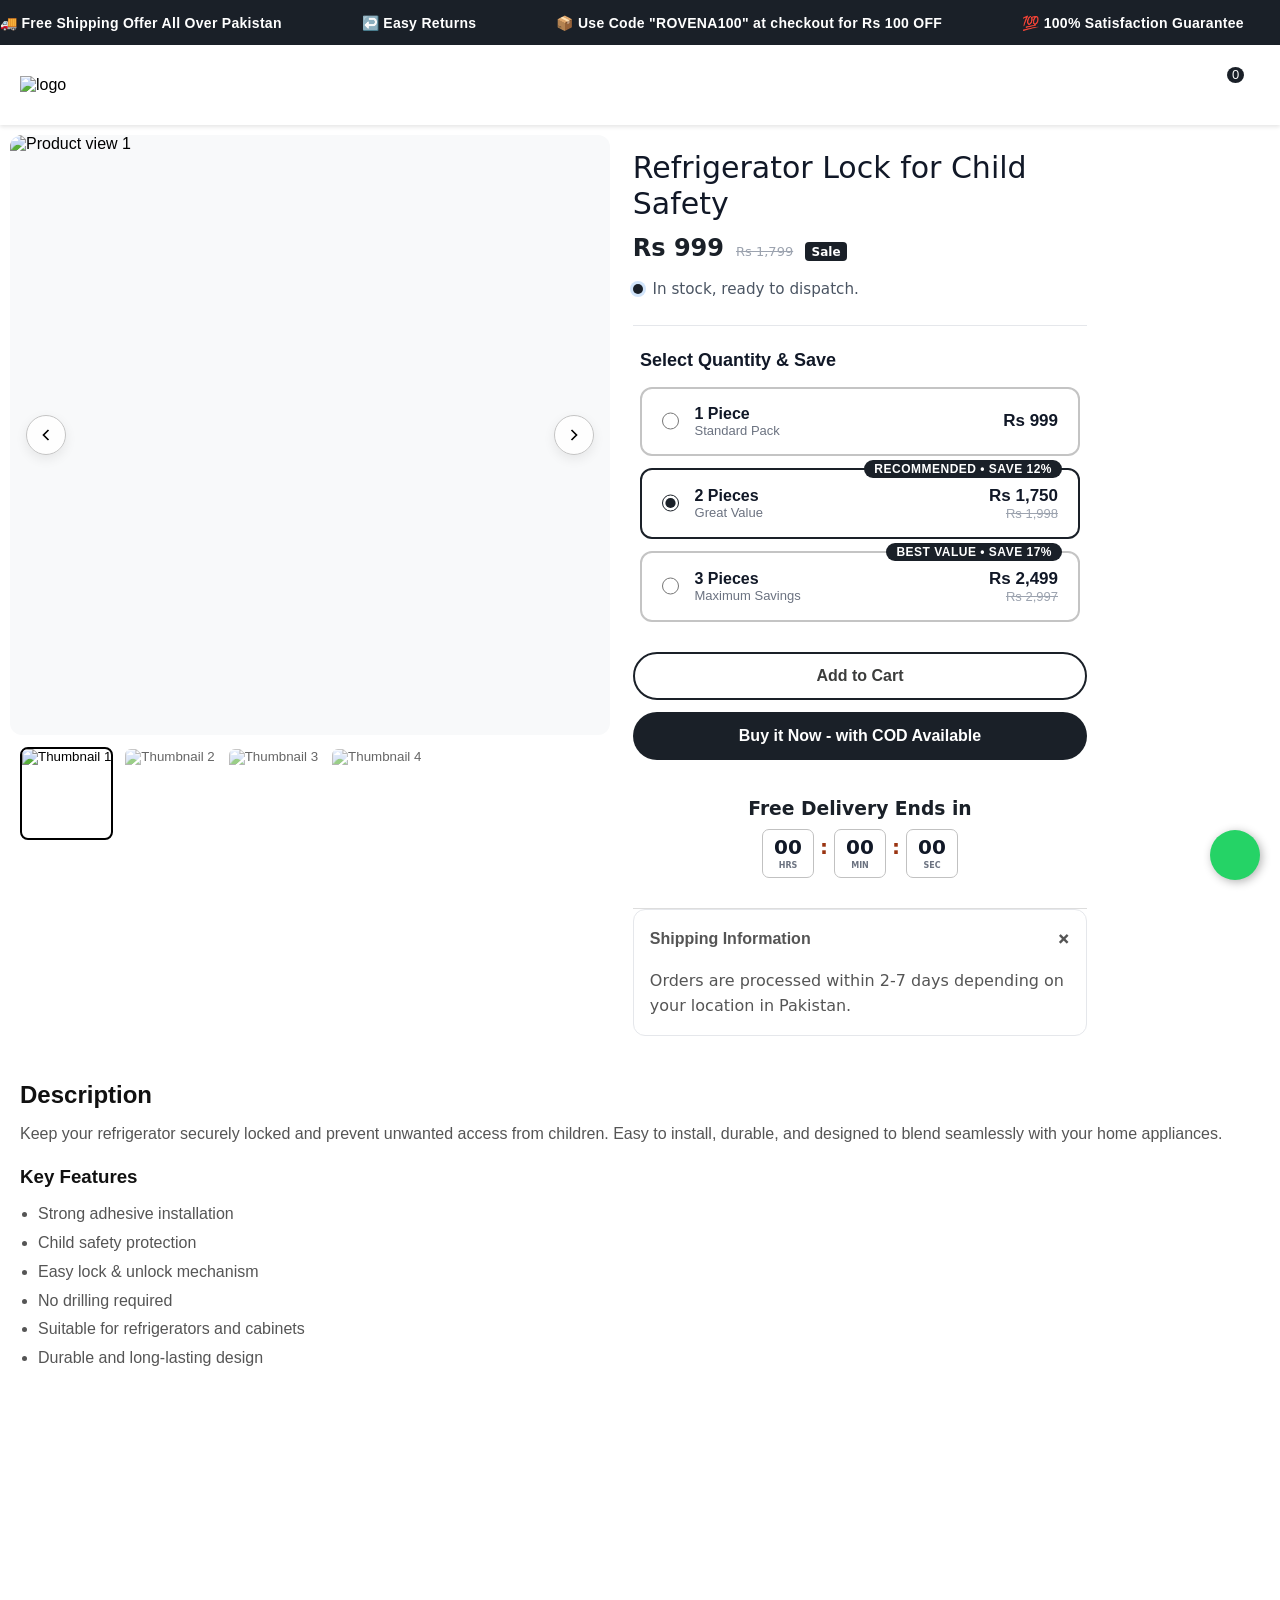
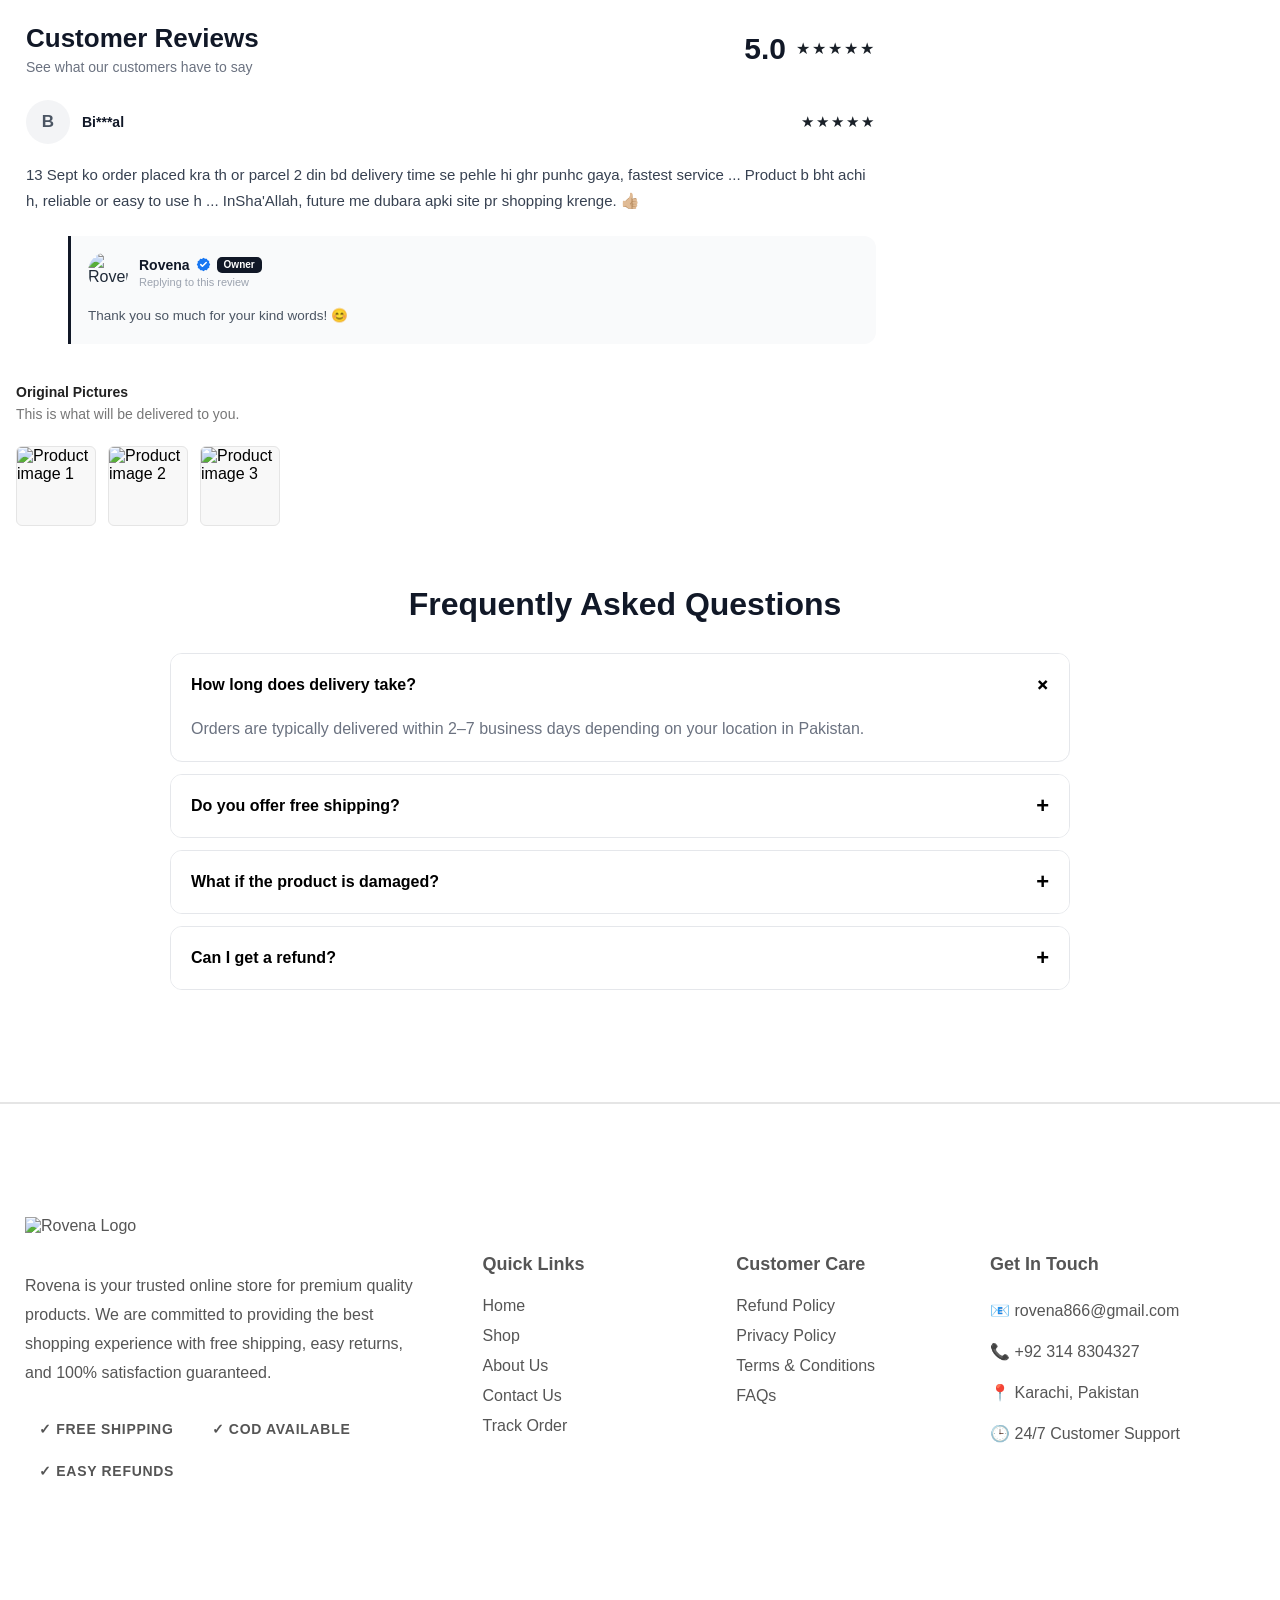
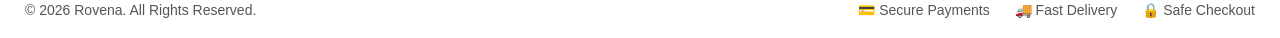
==== index.html @ 091ab2db "Add files via upload" ====
<!DOCTYPE html>
<html lang="en">

<head>
    <meta charset="UTF-8">
    <meta name="viewport" content="width=device-width, initial-scale=1.0">
    <title>Mini Mop - Rovena</title>
    <link rel="stylesheet" href="style.css">
    <script src="https://kit.fontawesome.com/cc73cb5b32.js" crossorigin="anonymous"></script>
    <!-- Favicon -->
    <link rel="icon" type="image/png"
        href="https://res.cloudinary.com/zigd1a1e/image/upload/v1790937802/Favicon.webp">

    <!-- Meta Pixel Code -->
    <script>
        !function (f, b, e, v, n, t, s) {
            if (f.fbq) return; n = f.fbq = function () {
                n.callMethod ?
                    n.callMethod.apply(n, arguments) : n.queue.push(arguments)
            };
            if (!f._fbq) f._fbq = n; n.push = n; n.loaded = !0; n.version = '2.0';
            n.queue = []; t = b.createElement(e); t.async = !0;
            t.src = v; s = b.getElementsByTagName(e)[0];
            s.parentNode.insertBefore(t, s)
        }(window, document, 'script',
            'https://connect.facebook.net/en_US/fbevents.js');
        fbq('init', '647447641725985');
        fbq('track', 'PageView');
    </script>
    <noscript><img height="1" width="1" style="display:none"
            src="https://www.facebook.com/tr?id=647447641725985&ev=PageView&noscript=1" /></noscript>
    <!-- End Meta Pixel Code -->
    <script>
        fbq('track', 'ViewContent', {
            content_name: 'Mini Mop',
            content_type: 'product',
            value: 1750,
            currency: 'PKR'
        });
    </script>
</head>

<body>
    <div id="container">

        <!-- Announcement Bar -->
        <div class="announcement-bar">
            <div class="announcement-track">

                <div class="announcement-item">🚚 Free Shipping Offer All Over Pakistan</div>
                <div class="announcement-item">↩️ Easy Returns</div>
                <div class="announcement-item">📦 Use Code "ROVENA100" at checkout for Rs 100 OFF</div>
                <div class="announcement-item">💯 100% Satisfaction Guarantee</div>
                <div class="announcement-item">💳 Cash On Delivery Available</div>
                <div class="announcement-item">⭐ Premium Quality Products</div>

                <!-- Duplicate for seamless loop -->
                <div class="announcement-item">🚚 Free Shipping Offer All Over Pakistan</div>
                <div class="announcement-item">↩️ Easy Returns</div>
                <div class="announcement-item">📦 Use Code "ROVENA100" at checkout for Rs 100 OFF</div>
                <div class="announcement-item">💯 100% Satisfaction Guarantee</div>
                <div class="announcement-item">💳 Cash On Delivery Available</div>
                <div class="announcement-item">⭐ Premium Quality Products</div>

            </div>
        </div> <!-- End of Announcement Bar -->

        <!-- Header -->
        <header>
            <div id="logo"><img
                    src="https://res.cloudinary.com/zigd1a1e/image/upload/v1790937802/Logo.webp"
                    alt="logo"></div>
            <div id="cart-icon"><i class="fa-solid fa-bag-shopping fa-xl" style="color: #1a2028; cursor: pointer;"
                    onclick="openCart()"></i> <span id="cart-number" style="display: inline-block;
    background-color: #1a2028;
    width: 17px;
    height: 16px;
    border-radius: 50%;
    color: white;
    text-align: center;
    position: relative;
    bottom: 11px;
    right: 16px;
    font-size: 13px;">1</span></div>
        </header>

        <div id="product-info">
            <!-- Product Gallery -->

            <div class="product-gallery-container">
                <!-- Main Gallery Viewer -->
                <div class="gallery-main-wrapper">
                    <button class="gallery-nav-btn prev-btn" aria-label="Previous image">
                        <svg width="20" height="20" viewBox="0 0 24 24" fill="none" stroke="currentColor"
                            stroke-width="2">
                            <polyline points="15 18 9 12 15 6"></polyline>
                        </svg>
                    </button>

                    <div class="gallery-viewport" id="galleryViewport">
                        <div class="gallery-track" id="galleryTrack">
                            <div class="gallery-slide">
                                <img src="https://res.cloudinary.com/zigd1a1e/image/upload/v1790937803/p-1.webp"
                                    alt="Product view 1" loading="lazy">
                            </div>
                            <div class="gallery-slide">
                                <img src="https://res.cloudinary.com/zigd1a1e/image/upload/v1789026535/2.webp"
                                    alt="Product view 2" loading="lazy">
                            </div>
                            <div class="gallery-slide">
                                <img src="https://res.cloudinary.com/zigd1a1e/image/upload/v1789026535/3.webp"
                                    alt="Product view 3" loading="lazy">
                            </div>
                            <div class="gallery-slide">
                                <img src="https://res.cloudinary.com/zigd1a1e/image/upload/v1789026535/4.webp"
                                    alt="Product view 4" loading="lazy">
                            </div>
                            <div class="gallery-slide">
                                <img src="https://res.cloudinary.com/zigd1a1e/image/upload/v1789026535/5.webp"
                                    alt="Product view 5" loading="lazy">
                            </div>
                            <div class="gallery-slide">
                                <img src="https://res.cloudinary.com/zigd1a1e/image/upload/v1789026535/6.webp"
                                    alt="Product view 6" loading="lazy">
                            </div>
                        </div>
                    </div>

                    <button class="gallery-nav-btn next-btn" aria-label="Next image">
                        <svg width="20" height="20" viewBox="0 0 24 24" fill="none" stroke="currentColor"
                            stroke-width="2">
                            <polyline points="9 18 15 12 9 6"></polyline>
                        </svg>
                    </button>
                </div>

                <!-- Thumbnails -->
                <div class="gallery-thumbnails" id="galleryThumbnails">
                    <button class="thumbnail-btn active" data-index="0" aria-label="View image 1">
                        <img src="https://res.cloudinary.com/zigd1a1e/image/upload/v1790937803/p-1.webp"
                            alt="Thumbnail 1">
                    </button>
                    <button class="thumbnail-btn" data-index="1" aria-label="View image 2">
                        <img src="https://res.cloudinary.com/zigd1a1e/image/upload/v1789026535/2.webp"
                            alt="Thumbnail 2">
                    </button>
                    <button class="thumbnail-btn" data-index="2" aria-label="View image 3">
                        <img src="https://res.cloudinary.com/zigd1a1e/image/upload/v1789026535/3.webp"
                            alt="Thumbnail 3">
                    </button>
                    <button class="thumbnail-btn" data-index="3" aria-label="View image 4">
                        <img src="https://res.cloudinary.com/zigd1a1e/image/upload/v1789026535/4.webp"
                            alt="Thumbnail 4">
                    </button>
                </div>
            </div>

            <!-- Product Information -->

            <div class="product-info-container">
                <div class="product-badges">
                </div>

                <h1 class="product-title">Refrigerator Lock for Child Safety</h1>

                <div class="product-pricing">
                    <span class="current-price">Rs 999</span>
                    <span class="original-price">Rs 1,799</span>
                    <span class="discount-badge">Sale</span>
                </div>

                <p class="product-description">
                    <span class="signal-dot"></span>&nbsp; In stock, ready to dispatch.
                </p>
                <div class="product-options">
                    <div class="option-group">
                    </div>
                </div>
                <div class="bundle-container">
                    <h2 class="bundle-title">Select Quantity & Save</h2>

                    <div class="bundle-options">
                        <label class="bundle-card" data-quantity="1" data-price="999">
                            <input type="radio" name="bundle_option" value="1" class="bundle-radio">
                            <div class="bundle-content">
                                <div class="bundle-info">
                                    <span class="bundle-qty">1 Piece</span>
                                    <span class="bundle-desc">Standard Pack</span>
                                </div>
                                <div class="bundle-pricing">
                                    <span class="price">Rs 999</span>
                                </div>
                            </div>
                        </label>

                        <label class="bundle-card popular active" data-quantity="2" data-price="1750">
                            <span class="badgee">Recommended • Save 12%</span>
                            <input type="radio" name="bundle_option" value="2" class="bundle-radio" checked>
                            <div class="bundle-content">
                                <div class="bundle-info">
                                    <span class="bundle-qty">2 Pieces</span>
                                    <span class="bundle-desc">Great Value</span>
                                </div>
                                <div class="bundle-pricing">
                                    <span class="price">Rs 1,750</span>
                                    <span class="original-price">Rs 1,998</span>
                                </div>
                            </div>
                        </label>

                        <label class="bundle-card" data-quantity="3" data-price="2499" style="margin-bottom: 30px;">
                            <span class="badgee discount-badge">Best Value • Save 17%</span>
                            <input type="radio" name="bundle_option" value="3" class="bundle-radio">
                            <div class="bundle-content">
                                <div class="bundle-info">
                                    <span class="bundle-qty">3 Pieces</span>
                                    <span class="bundle-desc">Maximum Savings</span>
                                </div>
                                <div class="bundle-pricing">
                                    <span class="price">Rs 2,499</span>
                                    <span class="original-price">Rs 2,997</span>
                                </div>
                            </div>
                        </label>
                    </div>
                </div>

                <style>
                    :root {
                        --primary-color: #000000;
                        --accent-color: #1a2028;
                        --border-color: #c4c4c4;
                        --bg-light: #f8c8b7;
                        --radius: 12px;
                    }

                    .bundle-container {
                        max-width: 440px;
                        margin: 0 auto;
                        font-family: -apple-system, BlinkMacSystemFont, "Segoe UI", Roboto, sans-serif;
                        box-sizing: border-box;
                    }

                    .bundle-container * {
                        box-sizing: border-box;
                    }

                    .bundle-title {
                        font-size: 1.125rem;
                        font-weight: 600;
                        margin-bottom: 1rem;
                        color: #111827;
                    }

                    .bundle-options {
                        display: flex;
                        flex-direction: column;
                        gap: 0.75rem;
                    }

                    .bundle-card {
                        position: relative;
                        display: flex;
                        align-items: center;
                        padding: 1rem 1.25rem;
                        border: 2px solid var(--border-color);
                        border-radius: var(--radius);
                        cursor: pointer;
                        transition: all 0.2s ease;
                        background-color: #ffffff;
                    }

                    .bundle-card:hover {
                        border-color: #9ca3af;
                    }

                    .bundle-card.active {
                        border-color: var(--accent-color);
                        background-color: #ffff;
                    }

                    .badgee {
                        position: absolute;
                        top: -10px;
                        right: 16px;
                        background-color: var(--accent-color);
                        color: #ffffff;
                        font-size: 0.75rem;
                        font-weight: 600;
                        padding: 2px 10px;
                        border-radius: 20px;
                        text-transform: uppercase;
                        letter-spacing: 0.5px;
                    }

                    .badge.discount-badge {
                        background-color: #167f0c;
                    }

                    .bundle-radio {
                        accent-color: var(--accent-color);
                        width: 1.125rem;
                        height: 1.125rem;
                        margin-right: 1rem;
                        cursor: pointer;
                    }

                    .bundle-content {
                        display: flex;
                        justify-content: space-between;
                        align-items: center;
                        width: 100%;
                    }

                    .bundle-info {
                        display: flex;
                        flex-direction: column;
                    }

                    .bundle-qty {
                        font-weight: 600;
                        font-size: 1rem;
                        color: #111827;
                    }

                    .bundle-desc {
                        font-size: 0.8125rem;
                        color: #6b7280;
                    }

                    .bundle-pricing {
                        display: flex;
                        flex-direction: column;
                        align-items: flex-end;
                    }

                    .price {
                        font-weight: 700;
                        font-size: 1.0625rem;
                        color: #111827;
                    }

                    .original-price {
                        font-size: 0.8125rem;
                        color: #9ca3af;
                        text-decoration: line-through;
                    }

                    .bundle-btn {
                        width: 100%;
                        margin-top: 1rem;
                        padding: 0.875rem;
                        background-color: var(--primary-color);
                        color: #ffffff;
                        border: none;
                        border-radius: var(--radius);
                        font-size: 1rem;
                        font-weight: 600;
                        cursor: pointer;
                        transition: opacity 0.2s ease;
                    }

                    .bundle-btn:hover {
                        opacity: 0.9;
                    }

                    /* Responsive styling */
                    @media (max-width: 480px) {
                        .bundle-card {
                            padding: 0.875rem 1rem;
                        }

                        .badge {
                            font-size: 0.6875rem;
                            padding: 2px 8px;
                        }
                    }
                </style>

                <div class="purchase-actions">
                    <button class="btn-add-to-cart" id="cartToggle">Add to Cart</button>
                    <button class="btn-buy-now" onclick="window.location.href='checkout.html'">Buy it Now - with COD
                        Available</button>
                </div>
                <div class="delivery-countdown">
                    <h3 class="countdown-title">Free Delivery Ends in</h3>

                    <div class="countdown-timer">
                        <div class="time-box">
                            <span id="hours">00</span>
                            <small>HRS</small>
                        </div>

                        <span class="separator">:</span>

                        <div class="time-box">
                            <span id="minutes">00</span>
                            <small>MIN</small>
                        </div>

                        <span class="separator">:</span>

                        <div class="time-box">
                            <span id="seconds">00</span>
                            <small>SEC</small>
                        </div>
                    </div>
                </div>
                <div class="faq-container">
                    
                    <div class="faq-item active">
                        <button class="faq-header">
                            <span>Shipping Information</span>
                            <span class="icon">+</span>
                        </button>
                        <div class="faq-content" id="FAQ">
                            <p>
                                Orders are processed within 2-7 days depending on your location in Pakistan.
                            </p>
                        </div>
                    </div>
                </div>

                
            </div>
        </div>
        <section class="product-descriptionn">
    <h2>Description</h2>

    <p>
        Keep your refrigerator securely locked and prevent unwanted access from children. Easy to install, durable, and designed to blend seamlessly with your home appliances.
    </p>

    <h3>Key Features</h3>

    <ul>
        <li>Strong adhesive installation</li>
        <li>Child safety protection</li>
        <li>Easy lock & unlock mechanism</li>
        <li>No drilling required</li>
        <li>Suitable for refrigerators and cabinets</li>
        <li>Durable and long-lasting design</li>
    </ul>
</section>
<div id="video-section">
<video src="https://res.cloudinary.com/zigd1a1e/video/upload/v1790937101/demo-video.mp4" loop autoplay muted></video>
</div>
        <!-- Review & Rating Section -->
<section class="reviews-section">
  <div class="reviews-container">

    <div class="reviews-header">
      <div>
        <h2>Customer Reviews</h2>
        <p>See what our customers have to say</p>
      </div>

      <div class="rating-summary">
        <div class="rating-number">5.0</div>
        <div>
          <div class="stars">★★★★★</div>
        </div>
      </div>
    </div>

    <!-- Customer Review -->
    <div class="review-card">

      <div class="review-top">
        <div class="customer-avatar">B</div>

        <div class="review-author">
          <div class="author-name">Bi***al</div>
          <!-- <div class="review-date">13 September 2026</div> -->
        </div>

        <div class="review-stars">★★★★★</div>
      </div>

      <p class="review-text">
        13 Sept ko order placed kra th or parcel 2 din bd delivery time se pehle hi
        ghr punhc gaya, fastest service ... Product b bht achi h, reliable or easy to
        use h ... InSha'Allah, future me dubara apki site pr shopping krenge. 👍🏼
      </p>

      <!-- Owner Reply -->
      <div class="owner-reply">

        <div class="owner-top">
          <img
            src="https://res.cloudinary.com/zigd1a1e/image/upload/v1790937803/New_Logo.webp"
            alt="Rovena"
            class="owner-avatar"
          >

          <div class="owner-info">
            <div class="owner-name-row">
              <span class="owner-name">Rovena</span>

              <span class="verified-badge" title="Verified">
                <svg viewBox="0 0 24 24" aria-hidden="true">
                  <path d="M12 2.5l2.1 1.4 2.5-.1 1.2 2.2 2.2 1.2-.1 2.5L21.5 12l-1.4 2.1.1 2.5-2.2 1.2-1.2 2.2-2.5-.1L12 21.5l-2.1-1.4-2.5.1-1.2-2.2-2.2-1.2.1-2.5L2.5 12l1.4-2.1-.1-2.5 2.2-1.2 1.2-2.2 2.5.1L12 2.5z"/>
                  <path d="M8.2 12.2l2.3 2.3 5.3-5.3"/>
                </svg>
              </span>

              <span class="owner-badge">Owner</span>
            </div>

            <span class="reply-label">Replying to this review</span>
          </div>
        </div>

        <p class="owner-reply-text">
          Thank you so much for your kind words! 😊
        </p>

      </div>

    </div>

  </div>
</section>

<style>
  .reviews-section {
    width: 100%;
    padding: 40px 16px;
    box-sizing: border-box;
    font-family: -apple-system, BlinkMacSystemFont, "Segoe UI", Roboto, Arial, sans-serif;
    background: #fff;
    color: #1f2937;
  }

  .reviews-container {
    width: 100%;
    max-width: 850px;
    margin: 0 10px;

  }

  /* Header */
  .reviews-header {
    display: flex;
    justify-content: space-between;
    align-items: center;
    gap: 25px;
    margin-bottom: 25px;
  }

  .reviews-header h2 {
    margin: 0 0 5px;
    font-size: 26px;
    font-weight: 700;
    color: #111827;
  }

  .reviews-header p {
    margin: 0;
    color: #6b7280;
    font-size: 14px;
  }

  /* Rating Summary */
  .rating-summary {
    display: flex;
    align-items: center;
    gap: 10px;
    white-space: nowrap;
  }

  .rating-number {
    font-size: 30px;
    font-weight: 700;
    color: #111827;
  }

  .stars,
  .review-stars {
    color: #1a2028;
    letter-spacing: 2px;
  }

  .rating-summary span {
    display: block;
    margin-top: 2px;
    font-size: 12px;
    color: #6b7280;
  }


  .review-top {
    display: flex;
    align-items: center;
    gap: 12px;
  }

  .customer-avatar {
    width: 44px;
    height: 44px;
    border-radius: 50%;
    display: flex;
    align-items: center;
    justify-content: center;
    background: #f3f4f6;
    color: #4b5563;
    font-size: 17px;
    font-weight: 700;
    flex-shrink: 0;
  }

  .review-author {
    flex: 1;
  }

  .author-name {
    font-size: 14px;
    font-weight: 600;
    color: #111827;
  }

  .review-date {
    margin-top: 3px;
    font-size: 12px;
    color: #9ca3af;
  }

  .review-stars {
    font-size: 15px;
  }

  .review-text {
    margin: 18px 0 22px;
    font-size: 15px;
    line-height: 1.75;
    color: #374151;
  }

  /* Owner Reply */
  .owner-reply {
    margin-left: 42px;
    padding: 16px 17px;
    border-left: 3px solid #111827;
    border-radius: 0 12px 12px 0;
    background: #f9fafb;
  }

  .owner-top {
    display: flex;
    align-items: center;
    gap: 11px;
  }

  .owner-avatar {
    width: 40px;
    height: 40px;
    border-radius: 50%;
    object-fit: cover;
    flex-shrink: 0;
  }

  .owner-info {
    min-width: 0;
  }

  .owner-name-row {
    display: flex;
    align-items: center;
    flex-wrap: wrap;
    gap: 5px;
  }

  .owner-name {
    font-size: 14px;
    font-weight: 700;
    color: #111827;
  }

  /* Verified Tick */
  .verified-badge {
    width: 17px;
    height: 17px;
    display: inline-flex;
    align-items: center;
    justify-content: center;
  }

  .verified-badge svg {
    width: 17px;
    height: 17px;
    fill: #1877f2;
  }

  .verified-badge svg path:last-child {
    fill: none;
    stroke: #fff;
    stroke-width: 2.2;
    stroke-linecap: round;
    stroke-linejoin: round;
  }

  /* Owner Badge */
  .owner-badge {
    padding: 3px 7px;
    border-radius: 5px;
    background: #111827;
    color: #fff;
    font-size: 10px;
    font-weight: 600;
    line-height: 1;
  }

  .reply-label {
    display: block;
    margin-top: 3px;
    font-size: 11px;
    color: #9ca3af;
  }

  .owner-reply-text {
    margin: 13px 0 0;
    font-size: 13.5px;
    line-height: 1.65;
    color: #4b5563;
  }

  /* Mobile */
  @media (max-width: 600px) {
    .reviews-section {
      padding: 30px 12px;
    }

    .reviews-header {
      align-items: flex-start;
      flex-direction: column;
      gap: 15px;
    }

    .rating-summary {
      width: 100%;
      padding: 12px 14px;
      border-radius: 10px;
      background: #f9fafb;
    }

    

    .review-stars {
      display: none;
    }

    .review-text {
      font-size: 14px;
      line-height: 1.7;
    }

    .owner-reply {
      margin-left: 8px;
      padding: 14px;
    }

    .owner-reply-text {
      font-size: 13px;
    }
  }
</style>



<!-- PRODUCT IMAGE GALLERY -->
<section class="product-gallery">
  <div class="gallery-heading">
    <h4>Original Pictures</h4>
    <p>This is what will be delivered to you.</p>
  </div>

  <div class="gallery-grid" id="galleryGrid"></div>
</section>

<!-- IMAGE VIEWER -->
<div class="image-viewer" id="imageViewer">
  <button class="viewer-close" id="viewerClose" aria-label="Close">&times;</button>

  <button class="viewer-prev" id="viewerPrev" aria-label="Previous image">&#10094;</button>

  <div class="viewer-image-wrap">
    <img id="viewerImage" src="" alt="Product image">
    <span class="viewer-counter" id="viewerCounter"></span>
  </div>

  <button class="viewer-next" id="viewerNext" aria-label="Next image">&#10095;</button>
</div>


<style>
  /* ---------- PRODUCT GALLERY ---------- */

  .product-gallery {
    width: 100%;
    max-width: 900px;
    /* margin: 40px auto; */
    padding: 0 16px;
    box-sizing: border-box;
    font-family: Arial, sans-serif;
  }

  .gallery-heading {
    /* text-align: center; */
    margin-bottom: 24px;
  }

  .gallery-heading h4 {
    margin: 0 0 6px;
    font-size: 14px;
    font-weight: 600;
    color: #222;
  }

  .gallery-heading p {
    margin: 0;
    font-size: 14px;
    color: #777;
  }

  .gallery-grid {
    display:flex;
    flex-wrap: wrap;
    gap: 12px;
  }

  .gallery-item {
    position: relative;
    aspect-ratio: 1 / 1;
    overflow: hidden;
    border: 1px solid #e5e5e5;
    border-radius: 6px;
    background: #f8f8f8;
    cursor: pointer;
    width: 80px;
  }

  .gallery-item img {
    width: 100%;
    height: 100%;
    object-fit: cover;
    display: block;
    transition: transform 0.2s ease;
  }

  .gallery-item:hover img {
    transform: scale(1.03);
  }


  /* ---------- IMAGE VIEWER ---------- */

  .image-viewer {
    position: fixed;
    inset: 0;
    z-index: 9999;
    background: rgba(0, 0, 0, 0.88);
    display: none;
    align-items: center;
    justify-content: center;
    padding: 20px;
    box-sizing: border-box;
  }

  .image-viewer.active {
    display: flex;
  }

  .viewer-image-wrap {
    position: relative;
    max-width: 90vw;
    max-height: 90vh;
    display: flex;
    align-items: center;
    justify-content: center;
  }

  #viewerImage {
    display: block;
    max-width: 90vw;
    max-height: 85vh;
    width: auto;
    height: auto;
    object-fit: contain;
    border-radius: 4px;
  }

  .viewer-close,
  .viewer-prev,
  .viewer-next {
    position: fixed;
    border: none;
    background: rgba(255, 255, 255, 0.12);
    color: white;
    cursor: pointer;
    display: flex;
    align-items: center;
    justify-content: center;
    transition: background 0.2s ease;
  }

  .viewer-close:hover,
  .viewer-prev:hover,
  .viewer-next:hover {
    background: rgba(255, 255, 255, 0.25);
  }

  .viewer-close {
    top: 18px;
    right: 22px;
    width: 42px;
    height: 42px;
    border-radius: 50%;
    font-size: 30px;
    line-height: 1;
  }

  .viewer-prev,
  .viewer-next {
    top: 50%;
    transform: translateY(-50%);
    width: 46px;
    height: 46px;
    border-radius: 50%;
    font-size: 25px;
  }

  .viewer-prev {
    left: 20px;
  }

  .viewer-next {
    right: 20px;
  }

  .viewer-counter {
    position: absolute;
    bottom: -30px;
    left: 50%;
    transform: translateX(-50%);
    color: white;
    font-size: 13px;
    white-space: nowrap;
  }


  /* ---------- MOBILE ---------- */

  @media (max-width: 600px) {

    .product-gallery {
      margin: 30px auto;
      padding: 0 12px;
    }

    .gallery-heading h2 {
      font-size: 21px;
    }

    .gallery-heading p {
      font-size: 13px;
    }

    

    .gallery-item {
      border-radius: 5px;
    }

    .viewer-prev,
    .viewer-next {
      width: 40px;
      height: 40px;
      font-size: 20px;
    }

    .viewer-prev {
      left: 10px;
    }

    .viewer-next {
      right: 10px;
    }

    .viewer-close {
      top: 12px;
      right: 12px;
      width: 38px;
      height: 38px;
      font-size: 27px;
    }

    #viewerImage {
      max-width: 88vw;
      max-height: 78vh;
    }
  }
</style>


<script>
  /* ---------- PRODUCT IMAGES ---------- */

  const images = [
    "https://res.cloudinary.com/zigd1a1e/image/upload/v1790944999/WhatsApp_Image_2026-10-02_at_5.38.53_PM_2.webp",
    "https://res.cloudinary.com/zigd1a1e/image/upload/v1790944999/WhatsApp_Image_2026-10-02_at_5.38.53_PM_1.webp",
    "https://res.cloudinary.com/zigd1a1e/image/upload/v1790944999/WhatsApp_Image_2026-10-02_at_5.38.53_PM.webp",
  ];


  /* ---------- GALLERY ---------- */

  const galleryGrid = document.getElementById("galleryGrid");
  const imageViewer = document.getElementById("imageViewer");
  const viewerImage = document.getElementById("viewerImage");
  const viewerCounter = document.getElementById("viewerCounter");

  let currentImage = 0;


  images.forEach((image, index) => {

    const item = document.createElement("div");
    item.className = "gallery-item";

    const img = document.createElement("img");

    img.src = image;
    img.alt = "Product image " + (index + 1);
    img.loading = "lazy";

    item.appendChild(img);
    galleryGrid.appendChild(item);

    item.addEventListener("click", () => {
      openViewer(index);
    });

  });


  /* ---------- OPEN VIEWER ---------- */

  function openViewer(index) {
    currentImage = index;

    viewerImage.src = images[currentImage];
    viewerCounter.textContent =
      (currentImage + 1) + " / " + images.length;

    imageViewer.classList.add("active");

    document.body.style.overflow = "hidden";
  }


  /* ---------- CLOSE VIEWER ---------- */

  function closeViewer() {
    imageViewer.classList.remove("active");
    document.body.style.overflow = "";
  }


  /* ---------- NEXT IMAGE ---------- */

  function nextImage() {
    currentImage++;

    if (currentImage >= images.length) {
      currentImage = 0;
    }

    updateViewer();
  }


  /* ---------- PREVIOUS IMAGE ---------- */

  function previousImage() {
    currentImage--;

    if (currentImage < 0) {
      currentImage = images.length - 1;
    }

    updateViewer();
  }


  function updateViewer() {
    viewerImage.src = images[currentImage];

    viewerCounter.textContent =
      (currentImage + 1) + " / " + images.length;
  }


  /* ---------- BUTTONS ---------- */

  document.getElementById("viewerClose")
    .addEventListener("click", closeViewer);

  document.getElementById("viewerNext")
    .addEventListener("click", nextImage);

  document.getElementById("viewerPrev")
    .addEventListener("click", previousImage);


  /* ---------- CLOSE BY CLICKING BACKGROUND ---------- */

  imageViewer.addEventListener("click", function (event) {

    if (event.target === imageViewer) {
      closeViewer();
    }

  });


  /* ---------- KEYBOARD CONTROLS ---------- */

  document.addEventListener("keydown", function (event) {

    if (!imageViewer.classList.contains("active")) {
      return;
    }

    if (event.key === "Escape") {
      closeViewer();
    }

    if (event.key === "ArrowRight") {
      nextImage();
    }

    if (event.key === "ArrowLeft") {
      previousImage();
    }

  });
</script>
        <!-- Cart Code -->

        <!-- Slide-out Cart Overlay and Container -->
        <div class="cart-overlay" id="cartOverlay"></div>
        <div class="cart-drawer" id="cartDrawer">
            <div class="cart-header">
                <h2>Your Cart</h2>
                <button class="cart-close-btn" id="cartClose">&times;</button>
            </div>

            <div class="cart-body">
                <!-- Cart Item 1 -->
                <p id="cart-message" style="display: none; text-align: center; color: #666;">Your Cart is Empty</p>
                <div class="cart-item">
                    <img src="https://res.cloudinary.com/zigd1a1e/image/upload/v1790937803/p-1.webp" alt="Product Image">
                    <div class="cart-item-details">
                        <h4>Refrigerator Lock for Child Safety</h4>
                        <p class="cart-item-price">Rs 999</p>
                        <p class="cart-item-price" id="cart-item-qty">Qty: 1</p>
                    </div>
                    <button class="cart-item-remove" onclick="removeCartItem(this)">&times;</button>
                </div>
            </div>

            <div class="cart-footer">
                <div class="cart-total">
                    <span>Subtotal:</span>
                    <span class="total-price">Rs 999</span>
                </div>
                <button class="checkout-btn" onclick="window.location.href='checkout.html'">Proceed to Checkout</button>
            </div>
        </div>

        <!-- Why Choose Us Section -->

        <section class="why-choose-us">
            <div class="container-why-choose-us">
                

                <!-- FAQ Section -->

                <section class="faq-section">
                    <div class="container">
                        <h2>Frequently Asked Questions</h2>

                        <div class="faq-item active">
                            <button class="faq-question">
                                How long does delivery take?
                                <span>+</span>
                            </button>
                            <div class="faq-answer">
                                <p>
                                    Orders are typically delivered within 2–7 business days
                                    depending on your location in Pakistan.
                                </p>
                            </div>
                        </div>

                        <div class="faq-item">
                            <button class="faq-question">
                                Do you offer free shipping?
                                <span>+</span>
                            </button>
                            <div class="faq-answer">
                                <p>
                                    Yes, we offer FREE shipping on specific orders all over Pakistan.
                                </p>
                            </div>
                        </div>

                        <div class="faq-item">
                            <button class="faq-question">
                                What if the product is damaged?
                                <span>+</span>
                            </button>
                            <div class="faq-answer">
                                <p>
                                    Since we check each parcel before dispatching so there is no chance for this, and if
                                    this happened you can claim full refund against your order.
                                </p>
                            </div>
                        </div>

                        <div class="faq-item">
                            <button class="faq-question">
                                Can I get a refund?
                                <span>+</span>
                            </button>
                            <div class="faq-answer">
                                <p>
                                    Absolutely. If you're not satisfied with your purchase,
                                    simply contact us and we'll arrange a full refund.
                                </p>
                            </div>
                        </div>

                    </div>
                </section>
            </div>
        </section>
        <a id="whatsapp-link" class="whatsapp-btn" target="_blank" rel="noopener noreferrer"
            aria-label="Chat on WhatsApp">
            <i class="fa-brands fa-whatsapp"></i>
        </a>
        <hr style="margin: 40px 0; border: 1px solid #ccc; opacity: 0.5;">

        <!-- Footer Section -->

        <footer class="footer">
            <div class="footer-top">

                <!-- Brand -->
                <div class="footer-column brand-column">
                    <img src="https://res.cloudinary.com/zigd1a1e/image/upload/v1790937802/Logo.webp"
                        alt="Rovena Logo" width="220px" style="position: relative;
    bottom: 37px;">

                    <p class="footer-description">
                        Rovena is your trusted online store for premium quality products. We are committed to
                        providing
                        the best shopping experience with free shipping, easy returns, and 100% satisfaction guaranteed.
                    </p>

                    <div class="trust-badges">
                        <div class="badge">✓ Free Shipping</div>
                        <div class="badge">✓ COD Available</div>
                        <div class="badge">✓ Easy Refunds</div>
                    </div>
                </div>

                <!-- Quick Links -->
                <div class="footer-column">
                    <h3>Quick Links</h3>

                    <ul>
                        <li><a href="/">Home</a></li>
                        <li><a href="/">Shop</a></li>
                        <li><a href="/aboutus.html">About Us</a></li>
                        <li><a href="/contactus.html">Contact Us</a></li>
                        <li><a href="/trackorder.html">Track Order</a></li>
                    </ul>
                </div>

                <!-- Customer Care -->
                <div class="footer-column">
                    <h3>Customer Care</h3>

                    <ul>
                        <li><a href="/refund.html">Refund Policy</a></li>
                        <li><a href="/aboutus.html">Privacy Policy</a></li>
                        <li><a href="/return.html">Terms & Conditions</a></li>
                        <li><a href="#FAQ">FAQs</a></li>
                    </ul>
                </div>

                <!-- Contact -->
                <div class="footer-column">
                    <h3>Get In Touch</h3>

                    <ul class="contact-list">
                        <li>📧 rovena866@gmail.com</li>
                        <li>📞 +92 314 8304327</li>
                        <li>📍 Karachi, Pakistan</li>
                        <li>🕒 24/7 Customer Support</li>
                    </ul>

                    <div class="social-links">
                        <a href="https://www.facebook.com/rovenaonline" aria-label="Facebook" style="color: #1a2028;"><i
                                class="fa-brands fa-facebook-f"></i></a>
                        <a href="https://www.instagram.com/rovena.pk" aria-label="Instagram"
                            style="color: #1a2028;"><i class="fa-brands fa-instagram"></i></a>
                        <a href="https://wa.me/923148304327" aria-label="WhatsApp" style="color: #1a2028;"><i
                                class="fa-brands fa-whatsapp"></i></a>
                    </div>
                </div>

            </div>

            <!-- Bottom Bar -->
            <div class="footer-bottom">
                <div class="footer-bottom-left">
                    © 2026 Rovena. All Rights Reserved.
                </div>

                <div class="payment-icons">
                    <span>💳 Secure Payments</span>
                    <span>🚚 Fast Delivery</span>
                    <span>🔒 Safe Checkout</span>
                </div>
            </div>
        </footer>
    </div>
    <script src="script.js"></script>
    <script type="module">
        import { doc, getDoc } from "./firebase.js";
        import { db } from "./firebase.js";

        const hoursEl = document.getElementById("hours");
        const minutesEl = document.getElementById("minutes");
        const secondsEl = document.getElementById("seconds");

        let countdownInterval;

        async function startDeliveryCountdown() {
            try {
                const docRef = doc(db, "timer", "countdown");
                const docSnap = await getDoc(docRef);

                if (!docSnap.exists()) {
                    console.error("Delivery offer document not found.");
                    return;
                }

                const data = docSnap.data();

                if (!data.endTime) {
                    console.error("endTime is missing from Firestore.");
                    return;
                }

                // Firestore Timestamp → JavaScript milliseconds
                const endTime = new Date(data.endTime).getTime();;

                clearInterval(countdownInterval);

                function updateCountdown() {
                    const now = Date.now();
                    const difference = endTime - now;

                    if (difference <= 0) {
                        clearInterval(countdownInterval);

                        hoursEl.textContent = "00";
                        minutesEl.textContent = "00";
                        secondsEl.textContent = "00";

                        return;
                    }

                    const totalSeconds = Math.floor(difference / 1000);

                    const hours = Math.floor(totalSeconds / 3600);
                    const minutes = Math.floor((totalSeconds % 3600) / 60);
                    const seconds = totalSeconds % 60;

                    hoursEl.textContent = String(hours).padStart(2, "0");
                    minutesEl.textContent = String(minutes).padStart(2, "0");
                    secondsEl.textContent = String(seconds).padStart(2, "0");
                }

                updateCountdown();
                countdownInterval = setInterval(updateCountdown, 1000);

            } catch (error) {
                console.error("Failed to load delivery countdown:", error);
            }
        }

        startDeliveryCountdown();


    </script>

    


</body>

</html>
---- style.css ----
/*My logo color is #4cb050*/
*{
    margin:0;
    padding:0;
    box-sizing:border-box;
}

body{
    font-family: 'Poppins', sans-serif;
    overflow-x:hidden;
    background-color: white;
}

:root {
  --gallery-radius: 12px;
  --primary-color: #111111;
  --border-color: #e5e5e5;
  --transition-speed: 0.4s;
}

#container{
    width:100%;
    height: 100vh;
}

.announcement-bar {
    width: 100%;
    background: #1a2028;
    color: #fff;
    overflow: hidden;
    height: 45px;
    display: flex;
    align-items: center;
}

.announcement-track {
    display: flex;
    align-items: center;
    width: max-content;
    animation: marquee 25s linear infinite;
}

.announcement-item {
    white-space: nowrap;
    font-size: 14px;
    padding-right: 80px;
    letter-spacing: 0.3px;
    font-weight: bolder;
}

@keyframes marquee {
    from {
        transform: translateX(0);
    }

    to {
        transform: translateX(-50%);
    }
}

/* Pause on hover */
.announcement-bar:hover .announcement-track {
    animation-play-state: paused;
}

/* Mobile */
@media (max-width: 768px) {
    .announcement-item {
        font-size: 12px;
        padding-right: 50px;
    }

    .announcement-track {
        animation-duration: 18s;
    }
}


/* Header */

header {
    width: 100%;
    height: 80px;
    background: #fff;
    display: flex;
    align-items: center;
    justify-content: space-between;
    padding: 0 20px;
    box-shadow: 0 2px 4px rgba(0, 0, 0, 0.1);
}

#logo img{
    height: 90px;
}

/* Product Info */

#product-info{
    display: flex;
    flex-direction: row;
    flex-wrap: wrap;
}

#product-name{
    margin: 20px;
}

.d-img {
    display: block;
    margin: 0 auto;
    max-width: 100%;
    height: auto;
    border-radius: 8px;
}

/* Product Gallery */

.product-gallery-container {
  max-width: 600px;
  margin: 10px;
  font-family: inherit;
}

.gallery-main-wrapper {
  position: relative;
  width: 100%;
  background-color: #f8f9fa;
  border-radius: var(--gallery-radius);
  overflow: hidden;
  margin-bottom: 12px;
}

/* Viewport & Track setup for horizontal scrolling with scroll-snap */
.gallery-viewport {
  width: 100%;
  overflow-x: auto;
  scroll-snap-type: x mandatory;
  scroll-behavior: smooth;
  scrollbar-width: none; /* Hide scrollbar for Firefox */
  -ms-overflow-style: none; /* Hide scrollbar for IE/Edge */
}

.gallery-viewport::-webkit-scrollbar {
  display: none; /* Hide scrollbar for Chrome/Safari */
}

.gallery-track {
  display: flex;
  width: 100%;
}

.gallery-slide {
  flex: 0 0 100%;
  width: 100%;
  scroll-snap-align: start;
  aspect-ratio: 1 / 1;
}

.gallery-slide img {
  width: 100%;
  height: 100%;
  object-fit: cover;
  display: block;
}

/* Navigation Buttons */
.gallery-nav-btn {
  position: absolute;
  top: 50%;
  transform: translateY(-50%);
  z-index: 10;
  background: rgba(255, 255, 255, 0.9);
  border: 1px solid var(--border-color);
  color: var(--primary-color);
  width: 40px;
  height: 40px;
  border-radius: 50%;
  display: flex;
  align-items: center;
  justify-content: center;
  cursor: pointer;
  transition: background 0.2s, transform 0.2s;
  box-shadow: 0 4px 12px rgba(0, 0, 0, 0.08);
}

.gallery-nav-btn:hover {
  background: #ffffff;
  transform: translateY(-50%) scale(1.05);
}

.prev-btn {
  left: 16px;
}

.next-btn {
  right: 16px;
}

/* Thumbnails Grid */
.gallery-thumbnails {
  display: flex;
  /* grid-template-columns: repeat(5, 1fr); */
  gap: 10px;
  margin-left: 10px;
  margin-right: 10px;
}

.thumbnail-btn {
  background: none;
  border: 2px solid transparent;
  border-radius: 8px;
  padding: 0;
  cursor: pointer;
  overflow: hidden;
  aspect-ratio: 1 / 1;
  opacity: 0.6;
  transition: opacity 0.2s, border-color 0.2s;
}

.thumbnail-btn img {
  width: 100%;
  height: 100%;
  object-fit: cover;
  display: block;
}

.thumbnail-btn:hover {
  opacity: 1;
}

.thumbnail-btn.active {
  border-color: var(--primary-color);
  opacity: 1;
}

/* Hide navigation buttons on mobile screens */
@media (max-width: 768px) {
  .gallery-nav-btn {
    display: none;
  }
  .product-gallery-container{
    margin: 10px 0px;
  }
}

/*Product Information*/

.product-info-container {
  font-family: system-ui, -apple-system, BlinkMacSystemFont, 'Segoe UI', Roboto, sans-serif;
  color: #1a202c;
  max-width: 480px;
  padding: .8rem;
}

.product-badges {
  display: flex;
  gap: 0.5rem;
  margin-bottom: 0.75rem;
}

.badge {
  font-size: 0.75rem;
  font-weight: 600;
  text-transform: uppercase;
  padding: 0.25rem 0.6rem;
  border-radius: 4px;
  letter-spacing: 0.05em;
}

.badge.best-seller {
  background-color: #edf2f7;
  color: #2d3748;
}

.badge.category {
  background-color: #ebfff8;
  color: #4cb050;
}

.product-title {
  font-size: 1.875rem;
  font-weight: 500;
  line-height: 1.2;
  margin: 0 0 0.75rem 0;
  color: #111827;
}

.product-pricing {
  display: flex;
  align-items: baseline;
  gap: 0.75rem;
  margin-bottom: 1rem;
}

.signal-dot {
  display: inline-block;
  width: 10px;
  height: 10px;
  background-color: #1a2028;
  border-radius: 50%;
  box-shadow: 0 0 0 3px rgb(209, 228, 250);
}
.current-price {
  font-size: 1.5rem;
  font-weight: 600;
  color: #1a2028;
}

.original-price {
  font-size: 1rem;
  color: #9ca3af;
  text-decoration: line-through;
}

.discount-badge {
  font-size: 0.75rem;
  font-weight: 700;
  color: #ffffff;
  background-color: #1a2028;
  padding: 0.15rem 0.4rem;
  border-radius: 4px;
}

.product-description {
  font-size: 0.95rem;
  line-height: 1.5;
  color: #4b5563;
  margin-bottom: 1.5rem;
  border-bottom: 1px solid #e5e7eb;
  padding-bottom: 1.5rem;
}

.option-group {
  margin-bottom: 1.5rem;
}

.option-label {
  display: block;
  font-size: 0.875rem;
  font-weight: 600;
  color: #374151;
  margin-bottom: 0.5rem;
}

.color-swatches {
  display: flex;
  gap: 0.75rem;
}

.swatch {
  width: 32px;
  height: 32px;
  border-radius: 50%;
  border: 2px solid transparent;
  cursor: pointer;
  outline: none;
  transition: transform 0.15s ease, border-color 0.15s ease;
}

.swatch:hover {
  transform: scale(1.1);
}

.swatch.active {
  border-color: #2563eb;
  box-shadow: 0 0 0 2px rgba(37, 99, 235, 0.2);
}

.purchase-actions {
  display: flex;
  flex-direction: column;
  gap: 0.75rem;
  margin-bottom: 1.5rem;
}

.quantity-selector {
  display: flex;
  align-items: center;
  border: 1px solid #d1d5db;
  border-radius: 8px;
  overflow: hidden;
  background-color: #ffff;
  width: 110px;
}

.qty-btn {
  background: transparent;
  border: none;
  width: 48px;
  height: 48px;
  font-size: 1rem;
  font-weight: 600;
  cursor: pointer;
  color: #374151;
  transition: background-color 0.15s;
}

.qty-btn:hover {
  background-color: #e5e7eb;
}

.quantity-selector input {
  flex: 1;
  text-align: center;
  border: none;
  background: transparent;
  font-size: 1rem;
  font-weight: 600;
  color: #1f2937;
  outline: none;
}

/* Hide spin buttons for number input */
.quantity-selector input::-webkit-outer-spin-button,
.quantity-selector input::-webkit-inner-spin-button {
  -webkit-appearance: none;
  margin: 0;
}

.btn-add-to-cart,
.btn-buy-now {
  width: 100%;
  height: 48px;
  border-radius: 30px;
  font-size: 1rem;
  font-weight: 600;
  cursor: pointer;
  transition: background-color 0.15s ease, transform 0.05s ease;
}

.btn-add-to-cart {
  background-color: #ffffff;
  color: #3c3d3c;
  border: 2px solid #1a2028;
  /* box-shadow: 0 2px 4px -1px rgba(0, 0, 0, 0.05); */
}

.btn-add-to-cart:hover {
  background-color: #eff6ff;
}

.btn-buy-now {
  background-color: #1a2028;
  color: #ffffff;
  border: none;
  /* box-shadow: 0 4px 6px -1px rgba(37, 99, 235, 0.2); */
  animation: shake 0.5s ease-in-out infinite alternate;
}

@keyframes shake {
  0% {
    transform: scale(0.99);
  }
  100% {
    transform: scale(1.01);
  }
}

.btn-add-to-cart:active,
.btn-buy-now:active {
  transform: scale(0.99);
}

#message {
  font-size: 0.875rem;
  color: #cb102c;
  margin: 0.5rem;
  text-align: center;
  font-weight: 600;
  line-height: 1.7;
}

.faq-container {
  width: 100%;
  border-top: 1px solid #ddd;
}

.faq-item {
  border-bottom: 1px solid #ddd;
}

.faq-header {
  width: 100%;
  padding: 16px;
  background: none;
  border: none;
  display: flex;
  justify-content: space-between;
  align-items: center;
  cursor: pointer;
  font-size: 16px;
  font-weight: 600;
}

.faq-header span{
  color: #555;
}

.faq-content {
  max-height: 0;
  overflow: hidden;
  transition: max-height 0.3s ease;
  padding: 0 16px;
}

.faq-content p {
  margin: 0;
  padding-bottom: 16px;
  color: #555;
  line-height: 1.6;
}

.faq-item.active .faq-content {
  max-height: 3200px;
}

.faq-item.active .icon {
  transform: rotate(45deg);
}

.icon {
  font-size: 22px;
  transition: transform 0.3s ease;
}

/* Media Query for Ipad */

@media (max-width: 1099px) and (min-width: 600px) {
  .product-gallery-container {
    flex-direction: column;
    align-items: center;
    justify-content: center;
    margin: 0 auto;
  }

  .product-info-container{
    margin-left: 2.8rem;
  }
}

/* Cart Styles */

.cart-count {
  background: #ff4757;
  color: #fff;
  font-size: 12px;
  padding: 2px 6px;
  border-radius: 50%;
}

/* Overlay Background */
.cart-overlay {
  position: fixed;
  top: 0;
  left: 0;
  width: 100%;
  height: 100%;
  background: rgba(0, 0, 0, 0.5);
  opacity: 0;
  visibility: hidden;
  transition: opacity 0.3s ease, visibility 0.3s ease;
  z-index: 1000;
}

.cart-overlay.active {
  opacity: 1;
  visibility: visible;
}

/* Slide-out Cart Drawer */
.cart-drawer {
  position: fixed;
  top: 0;
  right: -100%;
  width: 100%;
  max-width: 400px;
  height: 100%;
  background: #fff;
  box-shadow: -5px 0 15px rgba(0, 0, 0, 0.1);
  display: flex;
  flex-direction: column;
  transition: right 0.35s cubic-bezier(0.4, 0, 0.2, 1);
  z-index: 1001;
}

.cart-drawer.active {
  right: 0;
}

/* Cart Header */
.cart-header {
  padding: 20px;
  border-bottom: 1px solid #eee;
  display: flex;
  justify-content: space-between;
  align-items: center;
}

.cart-header h2 {
  font-size: 20px;
  font-weight: 600;
}

.cart-close-btn {
  background: none;
  border: none;
  font-size: 28px;
  cursor: pointer;
  color: #666;
}

/* Cart Body & Items */
.cart-body {
  flex: 1;
  overflow-y: auto;
  padding: 20px;
}

.cart-item {
  display: flex;
  align-items: center;
  gap: 15px;
  padding-bottom: 15px;
  margin-bottom: 15px;
  border-bottom: 1px solid #f1f1f1;
  position: relative;
}

.cart-item img {
  width: 70px;
  height: 70px;
  object-fit: cover;
  border-radius: 8px;
  background: #f9f9f9;
}

.cart-item-details {
  flex: 1;
}

.cart-item-details h4 {
  font-size: 14px;
  font-weight: 500;
  margin-bottom: 4px;
}

.cart-item-price {
  font-size: 14px;
  color: #666;
  margin-bottom: 8px;
}

.cart-item-quantity {
  display: flex;
  align-items: center;
  gap: 10px;
  border: 1px solid #ddd;
  width: fit-content;
  padding: 2px 8px;
  border-radius: 4px;
}

.qty-btn {
  background: none;
  border: none;
  cursor: pointer;
  font-size: 14px;
}

.cart-item-remove {
  background: none;
  border: none;
  color: #ff4757;
  font-size: 18px;
  cursor: pointer;
}

/* Cart Footer */
.cart-footer {
  padding: 20px;
  border-top: 1px solid #eee;
  background: #fafafa;
}

.cart-total {
  display: flex;
  justify-content: space-between;
  font-size: 18px;
  font-weight: 600;
  margin-bottom: 15px;
}

.checkout-btn {
  width: 100%;
  background: #1a2028;
  color: #fff;
  border: none;
  padding: 14px;
  border-radius: 6px;
  font-size: 16px;
  font-weight: 500;
  cursor: pointer;
  transition: background 0.2s;
}

/* Responsive adjustments */
@media (max-width: 480px) {
  .cart-drawer {
    max-width: 100%;
  }
}

/* Why Choose Us Styling */

.why-choose-us {
    padding: 0px 20px;
    background: #ffff;
}

.why-choose-us .container-why-choose-us {
    max-width: 1200px;
}

.why-choose-us h2 {
    text-align: center;
    margin-left: 10px; 
    font-size: 1.2rem;
    font-weight: 700;
    margin-bottom: 35px;
    color: #111827;
}

.benefits-grid {
    display: grid;
    grid-template-columns: repeat(3, 1fr);
    gap: 20px;
}

.benefit-card {
    border: 1px solid #e5e7eb;
    border-radius: 16px;
    padding: 25px;
    text-align: center;
    transition: all 0.3s ease;
}

.benefit-icon {
    width: 65px;
    height: 65px;
    margin: 0 auto 15px;
    display: flex;
    align-items: center;
    justify-content: center;
    font-size: 30px;
    background: #eff6ff;
    border-radius: 50%;
}

.benefit-card h3 {
    font-size: 1.1rem;
    margin-bottom: 8px;
    color: #111827;
}

.benefit-card p {
    color: #6b7280;
    font-size: 0.95rem;
    line-height: 1.5;
}

@media (max-width: 768px) {
    .benefits-grid {
        grid-template-columns: 1fr;
    }

    .why-choose-us {
        padding: 40px 15px;
    }

    .benefit-card {
        padding: 20px;
    }
}

/* FAQ Styling */

.faq-section {
    padding: 60px 20px;
    background: #ffffff;
}

.faq-section .container {
    max-width: 900px;
    margin: 0 auto;
}

.faq-section h2 {
    text-align: center;
    font-size: 2rem;
    margin-bottom: 30px;
    color: #111827;
}

.faq-item {
    border: 1px solid #e5e7eb;
    border-radius: 12px;
    margin-bottom: 12px;
    overflow: hidden;
}

.faq-question {
    width: 100%;
    border: none;
    background: #fff;
    padding: 18px 20px;
    font-size: 16px;
    font-weight: 600;
    text-align: left;
    cursor: pointer;
    display: flex;
    justify-content: space-between;
    align-items: center;
}

.faq-question span {
    font-size: 22px;
    transition: transform 0.3s ease;
}

.faq-answer {
    max-height: 0;
    overflow: hidden;
    transition: all 0.3s ease;
}

.faq-answer p {
    padding: 0 20px 20px;
    color: #6b7280;
    line-height: 1.6;
}

.faq-item.active .faq-answer {
    max-height: 1200px;
}

.faq-item.active .faq-question span {
    transform: rotate(45deg);
}

@media (max-width: 768px) {
    .faq-section {
        padding: 40px 15px;
    }

    .faq-question {
        font-size: 15px;
        padding: 16px;
    }
}

/* Footer Styling */

.footer {
    background: #ffff;
    color: #555;
    margin-top: 80px;
}

/* Top Section */

.footer-top {
    max-width: 1300px;
    margin: auto;
    padding: 70px 25px;
    display: grid;
    grid-template-columns: 2fr 1fr 1fr 1.3fr;
    gap: 50px;
}

.footer-column h3 {
    margin-bottom: 22px;
    font-size: 18px;
    font-weight: 600;
}

.footer-logo {
    font-size: 30px;
    margin-bottom: 15px;
    font-weight: 800;
}

.footer-description {
    color: #555;
    line-height: 1.8;
    margin-bottom: 25px;
    max-width: 420px;
}

/* Trust Badges */

.trust-badges {
    display: flex;
    flex-wrap: wrap;
    gap: 10px;
}

.badge {
    background: rgba(255,255,255,.08);
    padding: 8px 14px;
    border-radius: 30px;
    font-size: 14px;
}

/* Lists */

.footer-column ul {
    list-style: none;
    padding: 0;
}

.footer-column ul li {
    margin-bottom: 12px;
}

.footer-column ul li a {
    color: #555;
    text-decoration: none;
    transition: .3s;
}

.footer-column ul li a:hover {
    color: #555;
    padding-left: 4px;
}

/* Contact */

.contact-list li {
    color: #555;
    line-height: 1.8;
}

/* Social */

.social-links {
    display: flex;
    gap: 12px;
    margin-top: 20px;
}

.social-links a {
    width: 42px;
    height: 42px;
    display: flex;
    align-items: center;
    justify-content: center;
    background: rgba(255,255,255,.08);
    border-radius: 50%;
    text-decoration: none;
    font-size: 18px;
    transition: .3s;
}

.social-links a:hover {
    transform: translateY(-4px);
    background: rgba(255,255,255,.18);
}

/* Bottom */

.footer-bottom {
    border-top: 1px solid rgba(255,255,255,.1);
    max-width: 1300px;
    margin: auto;
    padding: 20px 25px;
    display: flex;
    justify-content: space-between;
    align-items: center;
    gap: 20px;
}

.footer-bottom-left {
    color: #555;
    font-size: 14px;
}

.payment-icons {
    display: flex;
    gap: 25px;
    flex-wrap: wrap;
    color: #555;
    font-size: 14px;
}

/* Tablet */

@media (max-width: 992px) {
    .footer-top {
        grid-template-columns: 1fr 1fr;
        gap: 40px;
    }
}

/* Mobile */

@media (max-width: 768px) {

    .footer-top {
        grid-template-columns: 1fr;
        gap: 35px;
        padding: 50px 20px;
    }

    .footer-bottom {
        flex-direction: column;
        text-align: center;
    }

    .payment-icons {
        justify-content: center;
    }

    .footer-logo {
        font-size: 26px;
    }
}
.whatsapp-btn {
      position: fixed;
      bottom: 20px;
      right: 20px;
      width: 50px;
      height: 50px;
      background-color: #25d366;
      color: #fff;
      border-radius: 50px;
      text-align: center;
      font-size: 32px;
      box-shadow: 2px 2px 10px rgba(0, 0, 0, 0.3);
      z-index: 1000;
      display: flex;
      align-items: center;
      justify-content: center;
      text-decoration: none;
      transition: all 0.3s ease;
      animation: pulseGlow 2s infinite 0.6s;
    }

    /* Hover effect */
    .whatsapp-btn:hover {
      background-color: #128c7e;
      transform: scale(1.1);
      color: #fff;
    }
    @keyframes pulseGlow {
  0% {
    box-shadow: 0 0 0 0 rgba(37, 211, 102, 0.7), 2px 2px 10px rgba(0, 0, 0, 0.3);
  }
  70% {
    box-shadow: 0 0 0 18px rgba(37, 211, 102, 0), 2px 2px 10px rgba(0, 0, 0, 0.3);
  }
  100% {
    box-shadow: 0 0 0 0 rgba(37, 211, 102, 0), 2px 2px 10px rgba(0, 0, 0, 0.3);
  }
}

        .feature-list {
            list-style: none;
        }

        .feature-item {
            display: flex;
            align-items: flex-start;
            margin-bottom: 12px;
            line-height: 1.5;
        }

        .feature-item:last-child {
            margin-bottom: 0;
        }

        .check-icon {
            color: #014d9d;
            font-weight: bold;
            margin-right: 12px;
            font-size: 1.1rem;
            flex-shrink: 0;
        }

        .feature-text strong {
            color: #111827;
        }

        @media (max-width: 480px) {
           
            
            .feature-text {
                font-size: 0.95rem;
            }
        }
        .delivery-countdown {
  width: 100%;
  margin: 16px 0;
  padding: 14px 16px;
  /* border: 1px solid #fed7aa; */
  border-radius: 10px;
  text-align: center;
  box-sizing: border-box;
}

.countdown-title {
  /* font-size: 14px; */
  font-weight: 700;
  color: #1a2028;
  margin-bottom: 10px;
}

.countdown-timer {
  display: flex;
  align-items: center;
  justify-content: center;
  gap: 6px;
}

.time-box {
  min-width: 52px;
  padding: 7px 8px;
  background: #fff;
  border-radius: 7px;
  border: 1px solid #c1c1c1;
  display: flex;
  flex-direction: column;
  align-items: center;
  line-height: 1;
}

.time-box span {
  font-size: 20px;
  font-weight: 700;
  color: #111827;
  font-variant-numeric: tabular-nums;
}

.time-box small {
  margin-top: 5px;
  font-size: 8px;
  font-weight: 600;
  color: #6b7280;
}

.separator {
  font-size: 20px;
  font-weight: 700;
  color: #9a3412;
  margin-top: -12px;
}

@media (max-width: 480px) {
  .delivery-countdown {
    padding: 12px;
  }

  .time-box {
    min-width: 46px;
  }

  .time-box span {
    font-size: 18px;
  }
}

.product-descriptionn {
  margin: 20px;
}
.product-descriptionn h2,
.product-descriptionn h3{
    color:#111;
    margin-bottom:12px;
}

.product-descriptionn p{
    color:#555;
    line-height:1.6;
    margin-bottom:20px;
}

.product-descriptionn ul{
    padding-left:18px;
    margin:0;
}

.product-descriptionn li{
    color:#555;
    line-height:1.8;
}

#video-section {
  width: 100%;
  padding: 20px;
}

#video-section video {
  display: block;
  width: 100%;
  max-width: 300px;
  height: auto;
  margin: 0 auto;
}
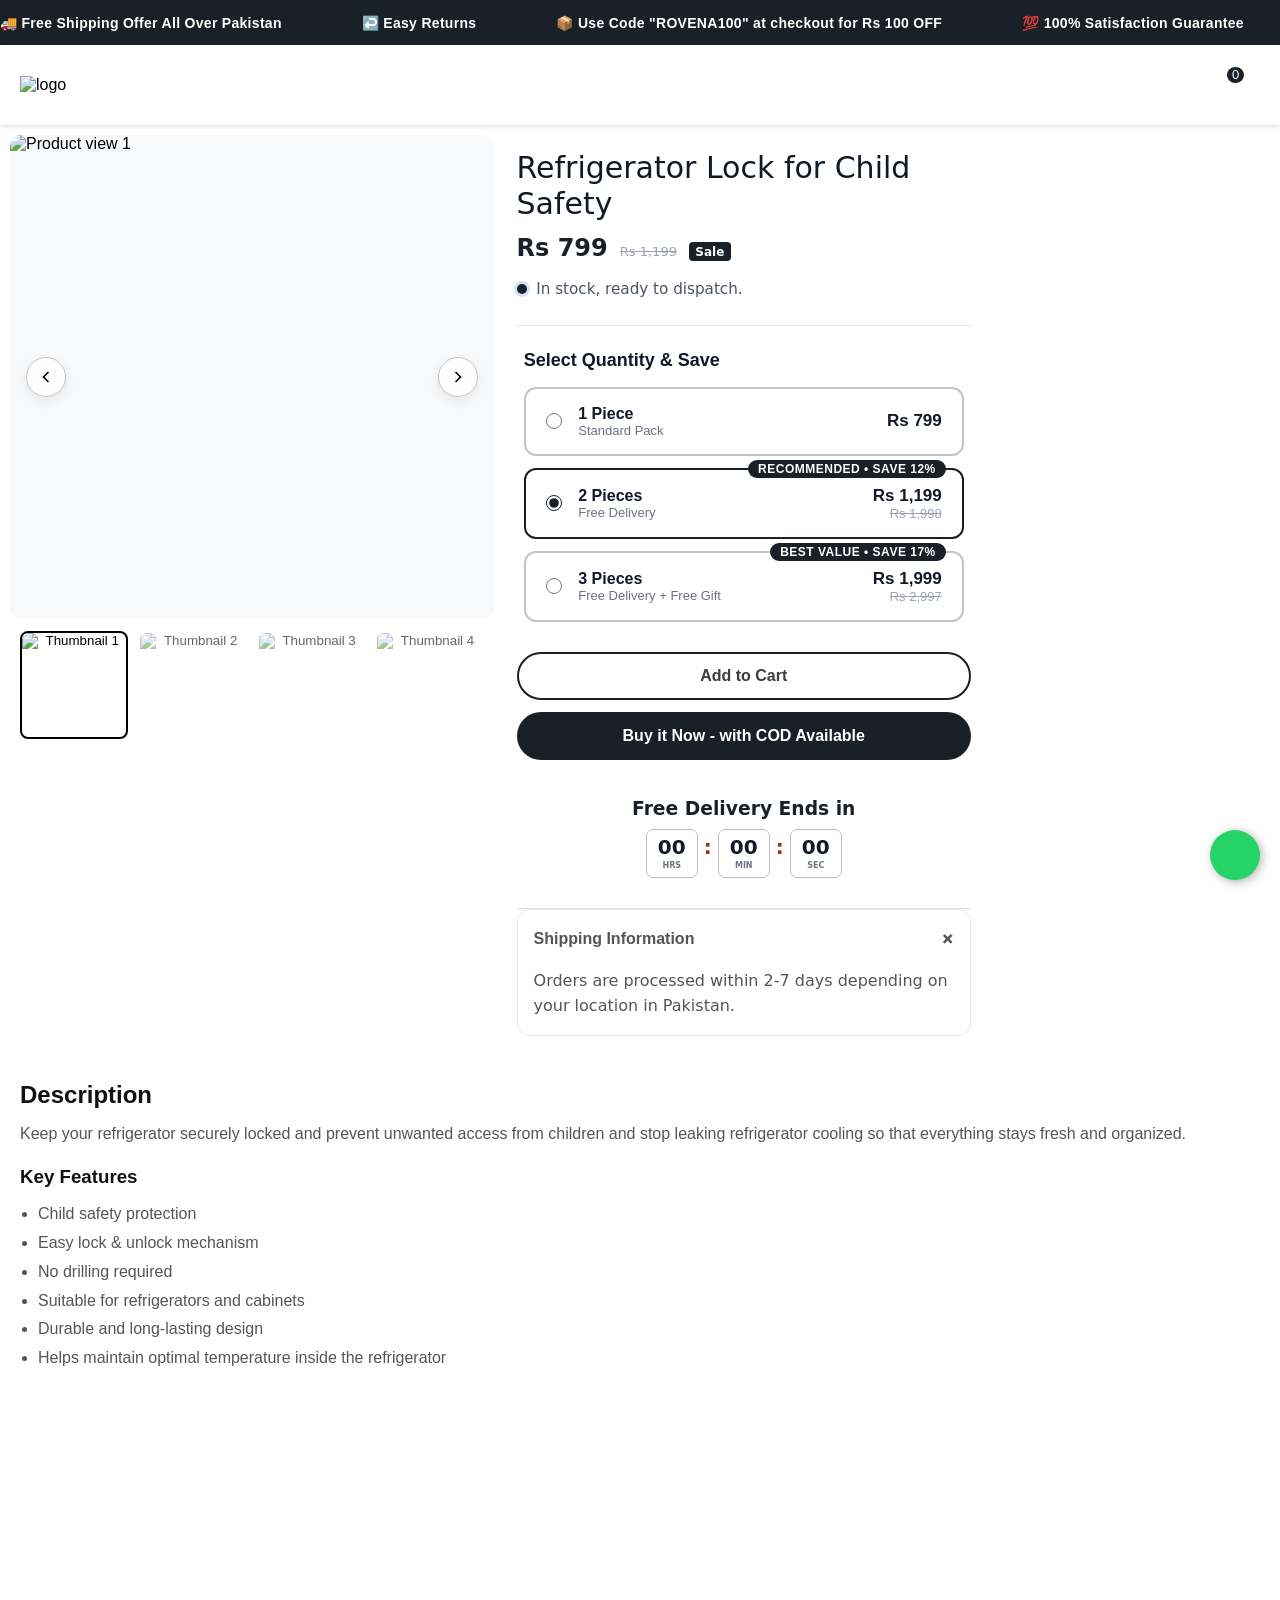
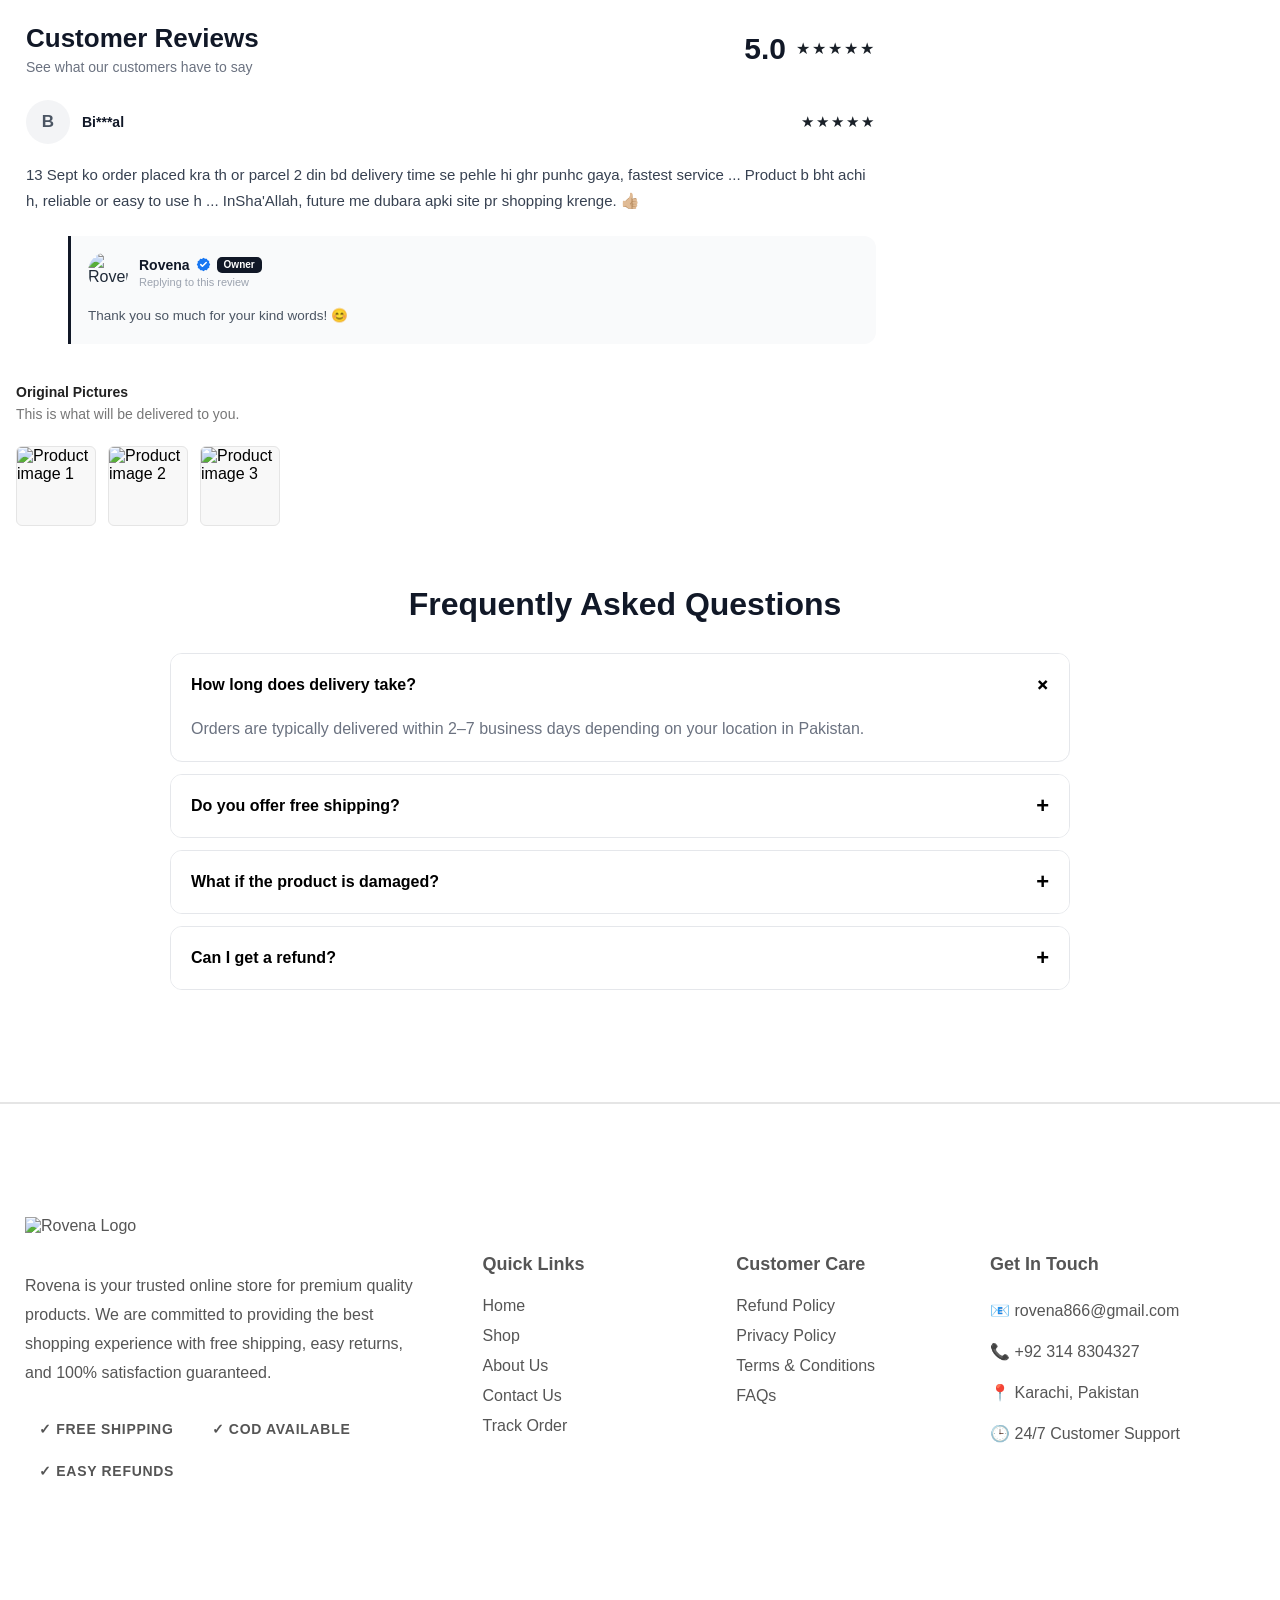
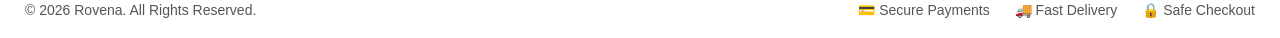
==== commit e425326c: "Add files via upload" ====
--- a/index.html
+++ b/index.html
@@ -4,7 +4,7 @@
 <head>
     <meta charset="UTF-8">
     <meta name="viewport" content="width=device-width, initial-scale=1.0">
-    <title>Mini Mop - Rovena</title>
+    <title>Fridge Lock  - Rovena</title>
     <link rel="stylesheet" href="style.css">
     <script src="https://kit.fontawesome.com/cc73cb5b32.js" crossorigin="anonymous"></script>
     <!-- Favicon -->
@@ -32,9 +32,9 @@
     <!-- End Meta Pixel Code -->
     <script>
         fbq('track', 'ViewContent', {
-            content_name: 'Mini Mop',
+            content_name: 'Fridge Lock ',
             content_type: 'product',
-            value: 1750,
+            value: 1199,
             currency: 'PKR'
         });
     </script>
@@ -100,28 +100,20 @@
                     <div class="gallery-viewport" id="galleryViewport">
                         <div class="gallery-track" id="galleryTrack">
                             <div class="gallery-slide">
-                                <img src="https://res.cloudinary.com/zigd1a1e/image/upload/v1790937803/p-1.webp"
+                                <img src="https://res.cloudinary.com/zigd1a1e/image/upload/v1791032525/1.webp"
                                     alt="Product view 1" loading="lazy">
                             </div>
                             <div class="gallery-slide">
-                                <img src="https://res.cloudinary.com/zigd1a1e/image/upload/v1789026535/2.webp"
+                                <img src="https://res.cloudinary.com/zigd1a1e/image/upload/v1791032525/2.webp"
                                     alt="Product view 2" loading="lazy">
                             </div>
                             <div class="gallery-slide">
-                                <img src="https://res.cloudinary.com/zigd1a1e/image/upload/v1789026535/3.webp"
+                                <img src="https://res.cloudinary.com/zigd1a1e/image/upload/v1791032525/3.webp"
                                     alt="Product view 3" loading="lazy">
                             </div>
                             <div class="gallery-slide">
-                                <img src="https://res.cloudinary.com/zigd1a1e/image/upload/v1789026535/4.webp"
+                                <img src="https://res.cloudinary.com/zigd1a1e/image/upload/v1791032525/4.webp"
                                     alt="Product view 4" loading="lazy">
-                            </div>
-                            <div class="gallery-slide">
-                                <img src="https://res.cloudinary.com/zigd1a1e/image/upload/v1789026535/5.webp"
-                                    alt="Product view 5" loading="lazy">
-                            </div>
-                            <div class="gallery-slide">
-                                <img src="https://res.cloudinary.com/zigd1a1e/image/upload/v1789026535/6.webp"
-                                    alt="Product view 6" loading="lazy">
                             </div>
                         </div>
                     </div>
@@ -137,19 +129,19 @@
                 <!-- Thumbnails -->
                 <div class="gallery-thumbnails" id="galleryThumbnails">
                     <button class="thumbnail-btn active" data-index="0" aria-label="View image 1">
-                        <img src="https://res.cloudinary.com/zigd1a1e/image/upload/v1790937803/p-1.webp"
+                        <img src="https://res.cloudinary.com/zigd1a1e/image/upload/v1791032525/1.webp"
                             alt="Thumbnail 1">
                     </button>
                     <button class="thumbnail-btn" data-index="1" aria-label="View image 2">
-                        <img src="https://res.cloudinary.com/zigd1a1e/image/upload/v1789026535/2.webp"
+                        <img src="https://res.cloudinary.com/zigd1a1e/image/upload/v1791032525/2.webp"
                             alt="Thumbnail 2">
                     </button>
                     <button class="thumbnail-btn" data-index="2" aria-label="View image 3">
-                        <img src="https://res.cloudinary.com/zigd1a1e/image/upload/v1789026535/3.webp"
+                        <img src="https://res.cloudinary.com/zigd1a1e/image/upload/v1791032525/3.webp"
                             alt="Thumbnail 3">
                     </button>
                     <button class="thumbnail-btn" data-index="3" aria-label="View image 4">
-                        <img src="https://res.cloudinary.com/zigd1a1e/image/upload/v1789026535/4.webp"
+                        <img src="https://res.cloudinary.com/zigd1a1e/image/upload/v1791032525/4.webp"
                             alt="Thumbnail 4">
                     </button>
                 </div>
@@ -164,8 +156,8 @@
                 <h1 class="product-title">Refrigerator Lock for Child Safety</h1>
 
                 <div class="product-pricing">
-                    <span class="current-price">Rs 999</span>
-                    <span class="original-price">Rs 1,799</span>
+                    <span class="current-price">Rs 799</span>
+                    <span class="original-price">Rs 1,199</span>
                     <span class="discount-badge">Sale</span>
                 </div>
 
@@ -180,7 +172,7 @@
                     <h2 class="bundle-title">Select Quantity & Save</h2>
 
                     <div class="bundle-options">
-                        <label class="bundle-card" data-quantity="1" data-price="999">
+                        <label class="bundle-card" data-quantity="1" data-price="799">
                             <input type="radio" name="bundle_option" value="1" class="bundle-radio">
                             <div class="bundle-content">
                                 <div class="bundle-info">
@@ -188,36 +180,36 @@
                                     <span class="bundle-desc">Standard Pack</span>
                                 </div>
                                 <div class="bundle-pricing">
-                                    <span class="price">Rs 999</span>
+                                    <span class="price">Rs 799</span>
                                 </div>
                             </div>
                         </label>
 
-                        <label class="bundle-card popular active" data-quantity="2" data-price="1750">
+                        <label class="bundle-card popular active" data-quantity="2" data-price="1199">
                             <span class="badgee">Recommended • Save 12%</span>
                             <input type="radio" name="bundle_option" value="2" class="bundle-radio" checked>
                             <div class="bundle-content">
                                 <div class="bundle-info">
                                     <span class="bundle-qty">2 Pieces</span>
-                                    <span class="bundle-desc">Great Value</span>
+                                    <span class="bundle-desc">Free Delivery</span>
                                 </div>
                                 <div class="bundle-pricing">
-                                    <span class="price">Rs 1,750</span>
+                                    <span class="price">Rs 1,199</span>
                                     <span class="original-price">Rs 1,998</span>
                                 </div>
                             </div>
                         </label>
 
-                        <label class="bundle-card" data-quantity="3" data-price="2499" style="margin-bottom: 30px;">
+                        <label class="bundle-card" data-quantity="3" data-price="1999" style="margin-bottom: 30px;">
                             <span class="badgee discount-badge">Best Value • Save 17%</span>
                             <input type="radio" name="bundle_option" value="3" class="bundle-radio">
                             <div class="bundle-content">
                                 <div class="bundle-info">
                                     <span class="bundle-qty">3 Pieces</span>
-                                    <span class="bundle-desc">Maximum Savings</span>
+                                    <span class="bundle-desc">Free Delivery + Free Gift</span>
                                 </div>
                                 <div class="bundle-pricing">
-                                    <span class="price">Rs 2,499</span>
+                                    <span class="price">Rs 1,999</span>
                                     <span class="original-price">Rs 2,997</span>
                                 </div>
                             </div>
@@ -428,18 +420,18 @@
     <h2>Description</h2>
 
     <p>
-        Keep your refrigerator securely locked and prevent unwanted access from children. Easy to install, durable, and designed to blend seamlessly with your home appliances.
+        Keep your refrigerator securely locked and prevent unwanted access from children and stop leaking refrigerator cooling so that everything stays fresh and organized.
     </p>
 
     <h3>Key Features</h3>
 
     <ul>
-        <li>Strong adhesive installation</li>
         <li>Child safety protection</li>
         <li>Easy lock & unlock mechanism</li>
         <li>No drilling required</li>
         <li>Suitable for refrigerators and cabinets</li>
         <li>Durable and long-lasting design</li>
+        <li>Helps maintain optimal temperature inside the refrigerator</li>
     </ul>
 </section>
 <div id="video-section">
@@ -1162,7 +1154,7 @@
                     <img src="https://res.cloudinary.com/zigd1a1e/image/upload/v1790937803/p-1.webp" alt="Product Image">
                     <div class="cart-item-details">
                         <h4>Refrigerator Lock for Child Safety</h4>
-                        <p class="cart-item-price">Rs 999</p>
+                        <p class="cart-item-price">Rs 799</p>
                         <p class="cart-item-price" id="cart-item-qty">Qty: 1</p>
                     </div>
                     <button class="cart-item-remove" onclick="removeCartItem(this)">&times;</button>
@@ -1172,7 +1164,7 @@
             <div class="cart-footer">
                 <div class="cart-total">
                     <span>Subtotal:</span>
-                    <span class="total-price">Rs 999</span>
+                    <span class="total-price">Rs 799</span>
                 </div>
                 <button class="checkout-btn" onclick="window.location.href='checkout.html'">Proceed to Checkout</button>
             </div>
--- a/style.css
+++ b/style.css
@@ -198,8 +198,8 @@
 
 /* Thumbnails Grid */
 .gallery-thumbnails {
-  display: flex;
-  /* grid-template-columns: repeat(5, 1fr); */
+  display: grid;
+  grid-template-columns: repeat(4, 1fr);
   gap: 10px;
   margin-left: 10px;
   margin-right: 10px;
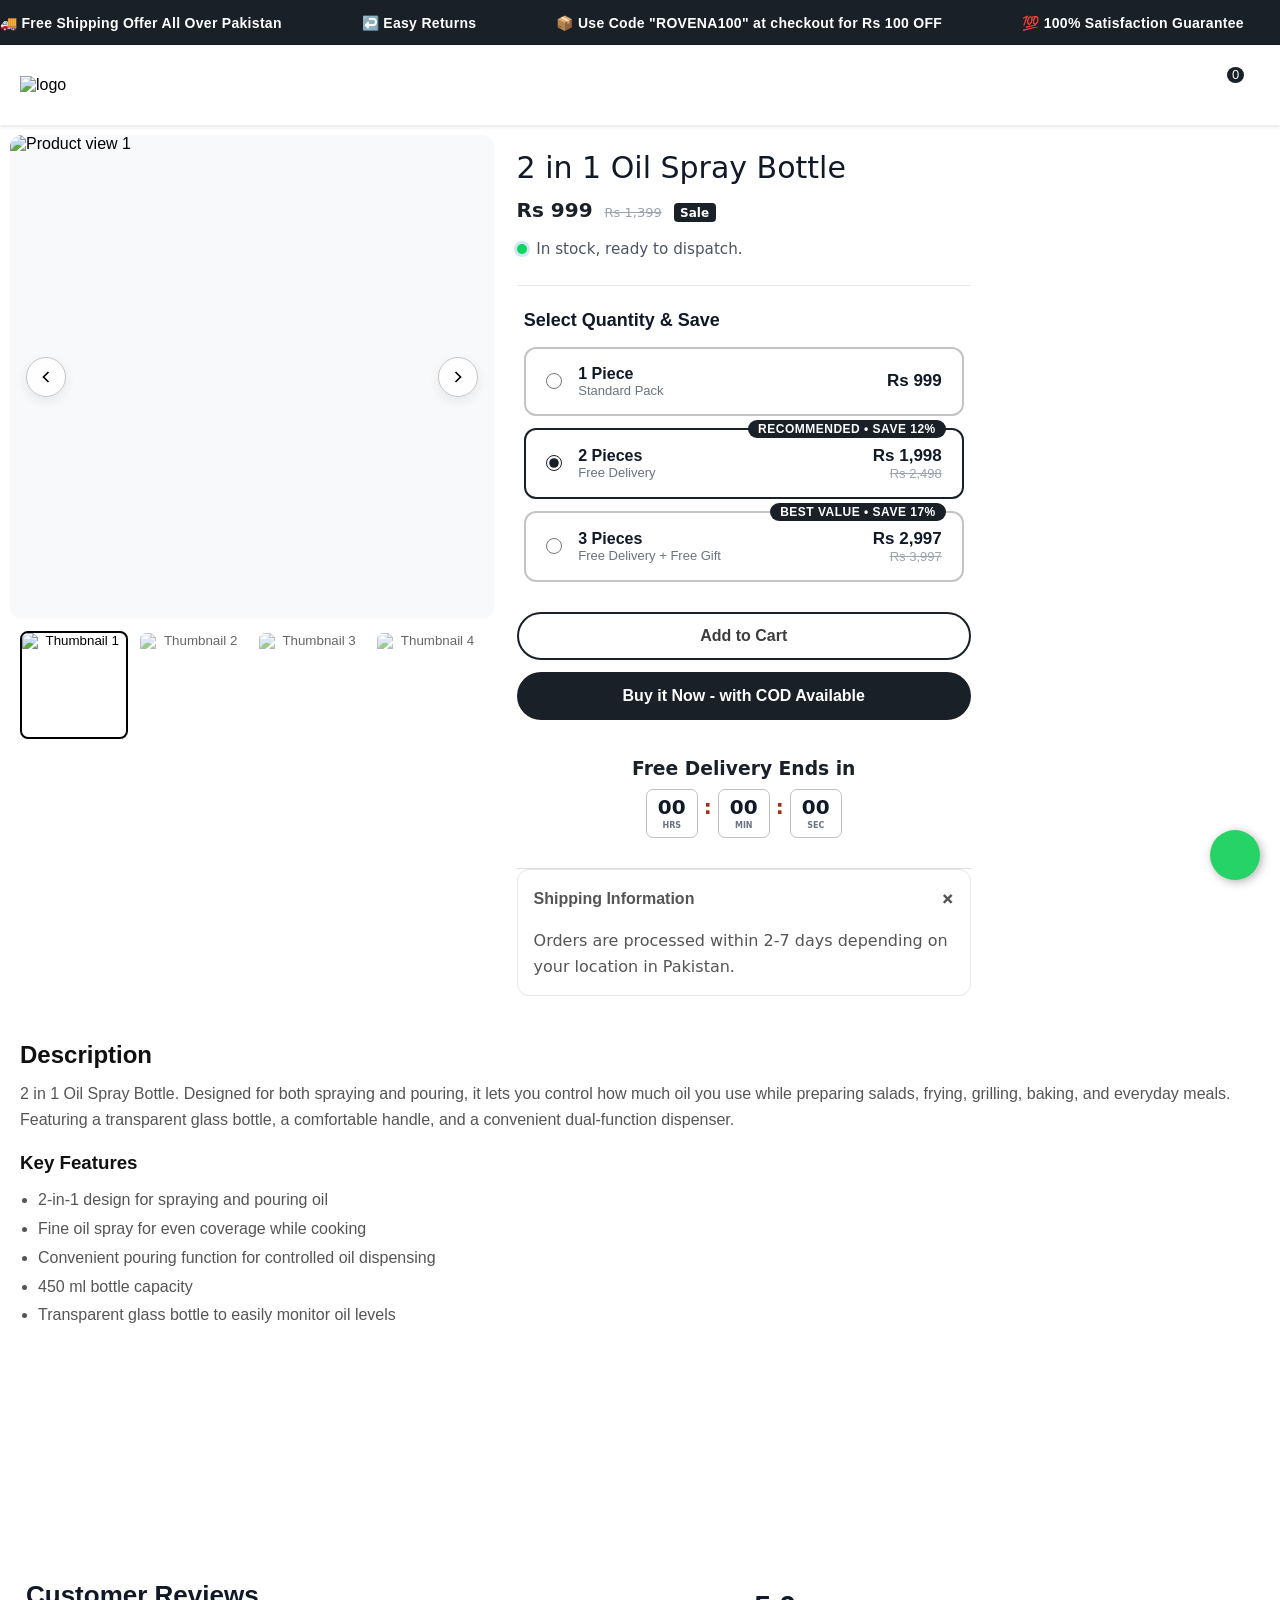
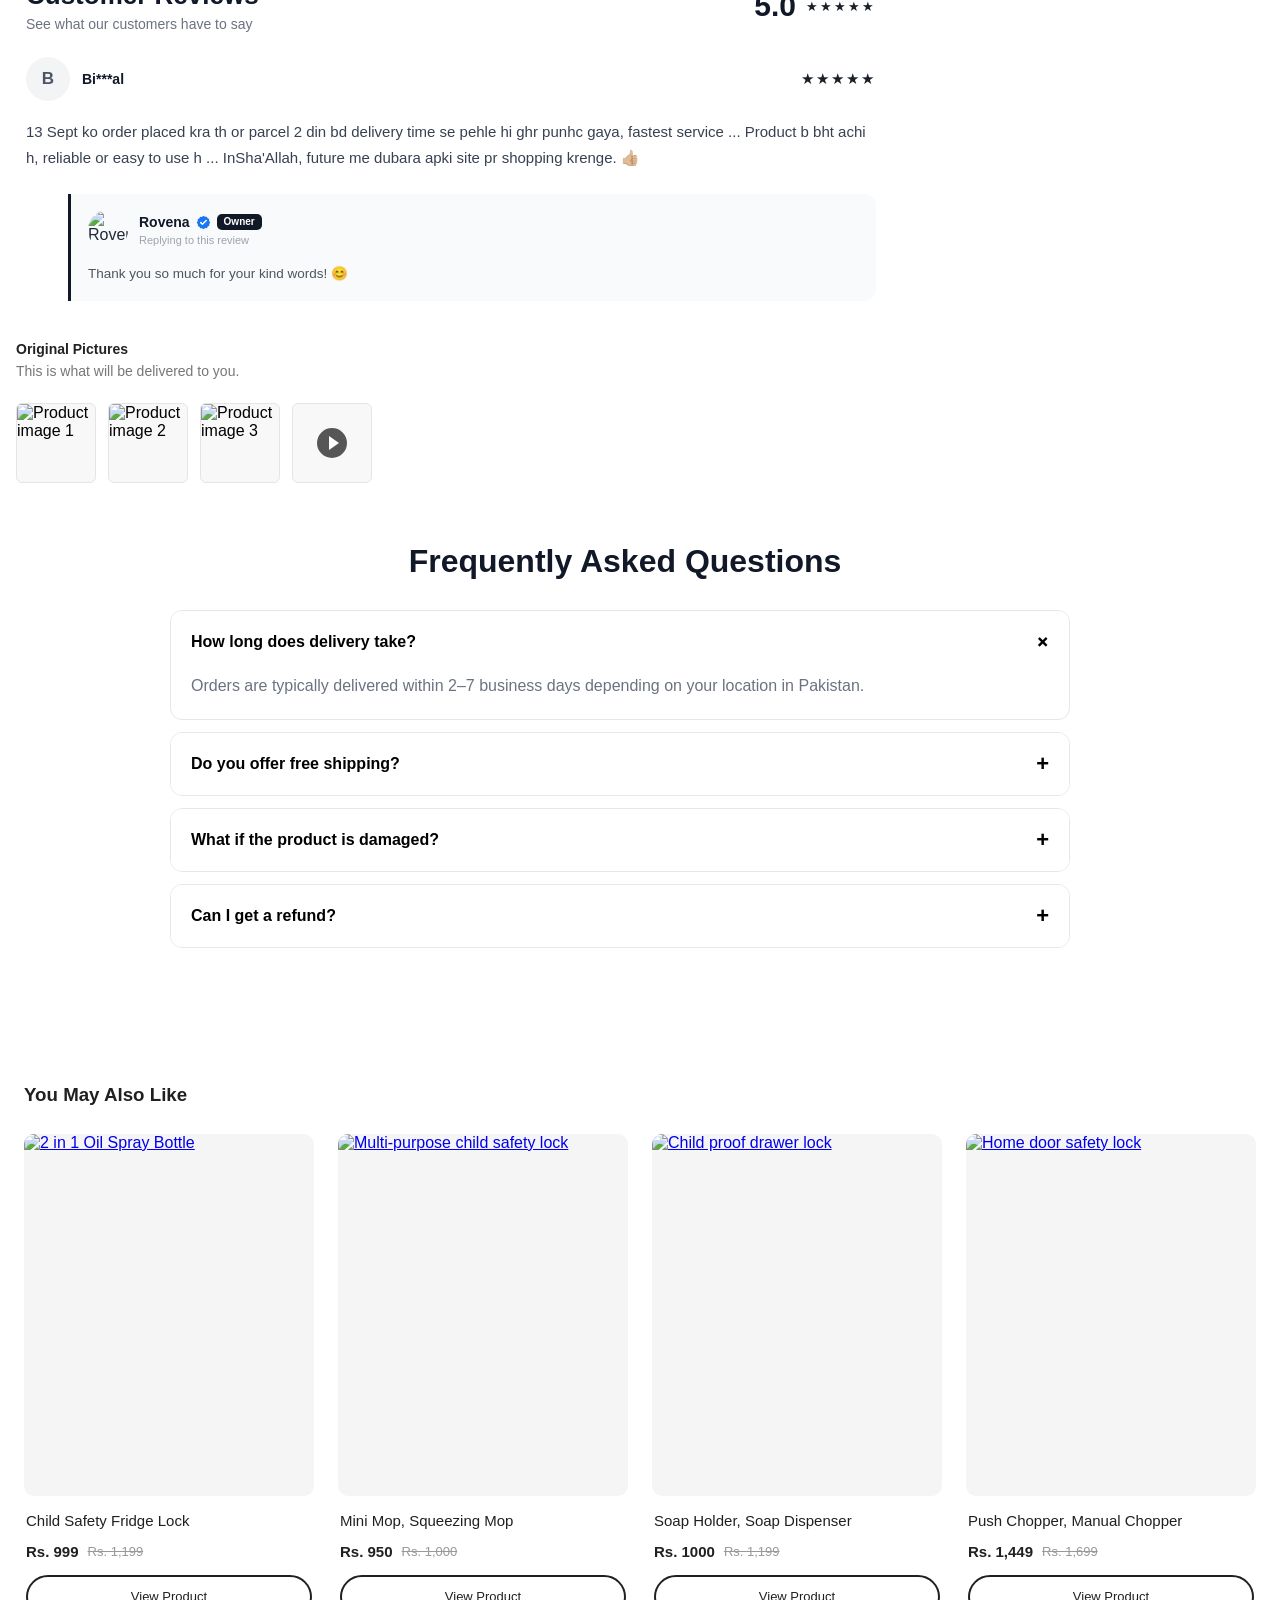
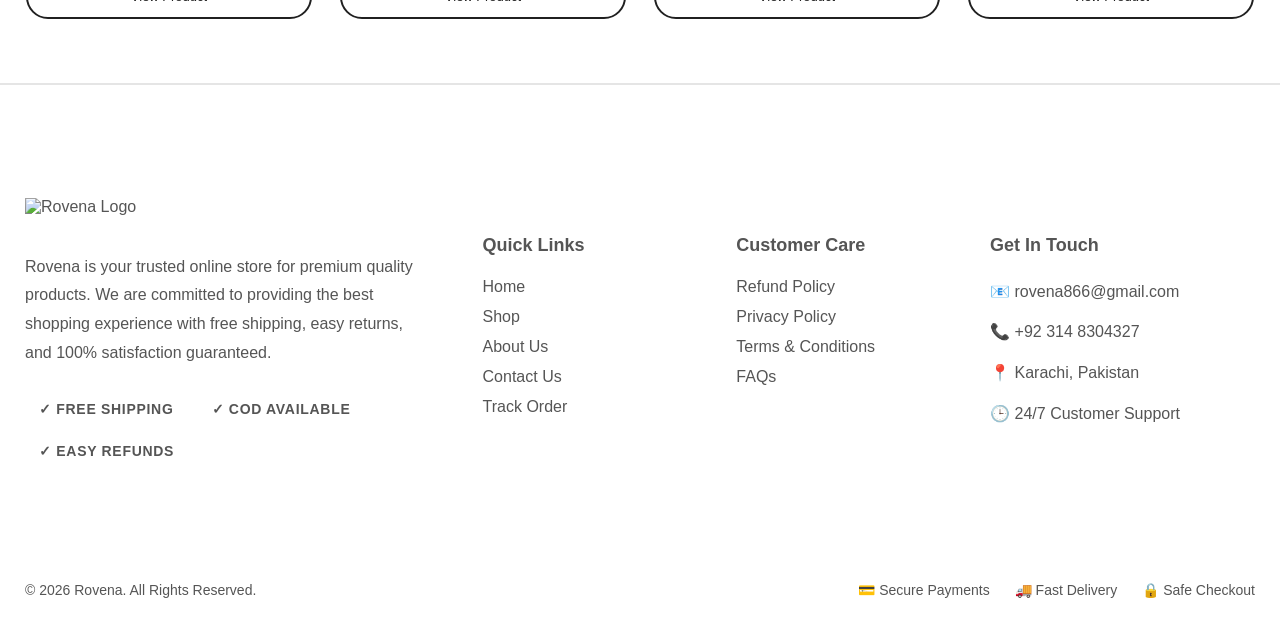
==== commit 208eb38b: "Add files via upload" ====
--- a/index.html
+++ b/index.html
@@ -2,76 +2,73 @@
 <html lang="en">
 
 <head>
-    <meta charset="UTF-8">
-    <meta name="viewport" content="width=device-width, initial-scale=1.0">
-    <title>Fridge Lock  - Rovena</title>
-    <link rel="stylesheet" href="style.css">
-    <script src="https://kit.fontawesome.com/cc73cb5b32.js" crossorigin="anonymous"></script>
-    <!-- Favicon -->
-    <link rel="icon" type="image/png"
-        href="https://res.cloudinary.com/zigd1a1e/image/upload/v1790937802/Favicon.webp">
-
-    <!-- Meta Pixel Code -->
-    <script>
-        !function (f, b, e, v, n, t, s) {
-            if (f.fbq) return; n = f.fbq = function () {
-                n.callMethod ?
-                    n.callMethod.apply(n, arguments) : n.queue.push(arguments)
-            };
-            if (!f._fbq) f._fbq = n; n.push = n; n.loaded = !0; n.version = '2.0';
-            n.queue = []; t = b.createElement(e); t.async = !0;
-            t.src = v; s = b.getElementsByTagName(e)[0];
-            s.parentNode.insertBefore(t, s)
-        }(window, document, 'script',
-            'https://connect.facebook.net/en_US/fbevents.js');
-        fbq('init', '647447641725985');
-        fbq('track', 'PageView');
-    </script>
-    <noscript><img height="1" width="1" style="display:none"
-            src="https://www.facebook.com/tr?id=647447641725985&ev=PageView&noscript=1" /></noscript>
-    <!-- End Meta Pixel Code -->
-    <script>
-        fbq('track', 'ViewContent', {
-            content_name: 'Fridge Lock ',
-            content_type: 'product',
-            value: 1199,
-            currency: 'PKR'
-        });
-    </script>
+  <meta charset="UTF-8">
+  <meta name="viewport" content="width=device-width, initial-scale=1.0">
+  <title>2 in 1 Oil Spray Bottle - Rovena</title>
+  <link rel="stylesheet" href="style.css">
+  <script src="https://kit.fontawesome.com/cc73cb5b32.js" crossorigin="anonymous"></script>
+  <!-- Favicon -->
+  <link rel="icon" type="image/png" href="https://res.cloudinary.com/zigd1a1e/image/upload/v1790937802/Favicon.webp">
+
+  <!-- Meta Pixel Code -->
+  <script>
+    !function (f, b, e, v, n, t, s) {
+      if (f.fbq) return; n = f.fbq = function () {
+        n.callMethod ?
+          n.callMethod.apply(n, arguments) : n.queue.push(arguments)
+      };
+      if (!f._fbq) f._fbq = n; n.push = n; n.loaded = !0; n.version = '2.0';
+      n.queue = []; t = b.createElement(e); t.async = !0;
+      t.src = v; s = b.getElementsByTagName(e)[0];
+      s.parentNode.insertBefore(t, s)
+    }(window, document, 'script',
+      'https://connect.facebook.net/en_US/fbevents.js');
+    fbq('init', '647447641725985');
+    fbq('track', 'PageView');
+  </script>
+  <noscript><img height="1" width="1" style="display:none"
+      src="https://www.facebook.com/tr?id=647447641725985&ev=PageView&noscript=1" /></noscript>
+  <!-- End Meta Pixel Code -->
+  <script>
+    fbq('track', 'ViewContent', {
+      content_name: '2 in 1 Oil Spray Bottle',
+      content_type: 'product',
+      value: 1998,
+      currency: 'PKR'
+    });
+  </script>
 </head>
 
 <body>
-    <div id="container">
-
-        <!-- Announcement Bar -->
-        <div class="announcement-bar">
-            <div class="announcement-track">
-
-                <div class="announcement-item">🚚 Free Shipping Offer All Over Pakistan</div>
-                <div class="announcement-item">↩️ Easy Returns</div>
-                <div class="announcement-item">📦 Use Code "ROVENA100" at checkout for Rs 100 OFF</div>
-                <div class="announcement-item">💯 100% Satisfaction Guarantee</div>
-                <div class="announcement-item">💳 Cash On Delivery Available</div>
-                <div class="announcement-item">⭐ Premium Quality Products</div>
-
-                <!-- Duplicate for seamless loop -->
-                <div class="announcement-item">🚚 Free Shipping Offer All Over Pakistan</div>
-                <div class="announcement-item">↩️ Easy Returns</div>
-                <div class="announcement-item">📦 Use Code "ROVENA100" at checkout for Rs 100 OFF</div>
-                <div class="announcement-item">💯 100% Satisfaction Guarantee</div>
-                <div class="announcement-item">💳 Cash On Delivery Available</div>
-                <div class="announcement-item">⭐ Premium Quality Products</div>
-
-            </div>
-        </div> <!-- End of Announcement Bar -->
-
-        <!-- Header -->
-        <header>
-            <div id="logo"><img
-                    src="https://res.cloudinary.com/zigd1a1e/image/upload/v1790937802/Logo.webp"
-                    alt="logo"></div>
-            <div id="cart-icon"><i class="fa-solid fa-bag-shopping fa-xl" style="color: #1a2028; cursor: pointer;"
-                    onclick="openCart()"></i> <span id="cart-number" style="display: inline-block;
+  <div id="container">
+
+    <!-- Announcement Bar -->
+    <div class="announcement-bar">
+      <div class="announcement-track">
+
+        <div class="announcement-item">🚚 Free Shipping Offer All Over Pakistan</div>
+        <div class="announcement-item">↩️ Easy Returns</div>
+        <div class="announcement-item">📦 Use Code "ROVENA100" at checkout for Rs 100 OFF</div>
+        <div class="announcement-item">💯 100% Satisfaction Guarantee</div>
+        <div class="announcement-item">💳 Cash On Delivery Available</div>
+        <div class="announcement-item">⭐ Premium Quality Products</div>
+
+        <!-- Duplicate for seamless loop -->
+        <div class="announcement-item">🚚 Free Shipping Offer All Over Pakistan</div>
+        <div class="announcement-item">↩️ Easy Returns</div>
+        <div class="announcement-item">📦 Use Code "ROVENA100" at checkout for Rs 100 OFF</div>
+        <div class="announcement-item">💯 100% Satisfaction Guarantee</div>
+        <div class="announcement-item">💳 Cash On Delivery Available</div>
+        <div class="announcement-item">⭐ Premium Quality Products</div>
+
+      </div>
+    </div> <!-- End of Announcement Bar -->
+
+    <!-- Header -->
+    <header>
+      <div id="logo"><img src="https://res.cloudinary.com/zigd1a1e/image/upload/v1790937802/Logo.webp" alt="logo"></div>
+      <div id="cart-icon"><i class="fa-solid fa-bag-shopping fa-xl" style="color: #1a2028; cursor: pointer;"
+          onclick="openCart()"></i> <span id="cart-number" style="display: inline-block;
     background-color: #1a2028;
     width: 17px;
     height: 16px;
@@ -82,1325 +79,1531 @@
     bottom: 11px;
     right: 16px;
     font-size: 13px;">1</span></div>
-        </header>
-
-        <div id="product-info">
-            <!-- Product Gallery -->
-
-            <div class="product-gallery-container">
-                <!-- Main Gallery Viewer -->
-                <div class="gallery-main-wrapper">
-                    <button class="gallery-nav-btn prev-btn" aria-label="Previous image">
-                        <svg width="20" height="20" viewBox="0 0 24 24" fill="none" stroke="currentColor"
-                            stroke-width="2">
-                            <polyline points="15 18 9 12 15 6"></polyline>
-                        </svg>
-                    </button>
-
-                    <div class="gallery-viewport" id="galleryViewport">
-                        <div class="gallery-track" id="galleryTrack">
-                            <div class="gallery-slide">
-                                <img src="https://res.cloudinary.com/zigd1a1e/image/upload/v1791032525/1.webp"
-                                    alt="Product view 1" loading="lazy">
-                            </div>
-                            <div class="gallery-slide">
-                                <img src="https://res.cloudinary.com/zigd1a1e/image/upload/v1791032525/2.webp"
-                                    alt="Product view 2" loading="lazy">
-                            </div>
-                            <div class="gallery-slide">
-                                <img src="https://res.cloudinary.com/zigd1a1e/image/upload/v1791032525/3.webp"
-                                    alt="Product view 3" loading="lazy">
-                            </div>
-                            <div class="gallery-slide">
-                                <img src="https://res.cloudinary.com/zigd1a1e/image/upload/v1791032525/4.webp"
-                                    alt="Product view 4" loading="lazy">
-                            </div>
-                        </div>
-                    </div>
-
-                    <button class="gallery-nav-btn next-btn" aria-label="Next image">
-                        <svg width="20" height="20" viewBox="0 0 24 24" fill="none" stroke="currentColor"
-                            stroke-width="2">
-                            <polyline points="9 18 15 12 9 6"></polyline>
-                        </svg>
-                    </button>
+    </header>
+
+    <div id="product-info">
+      <!-- Product Gallery -->
+
+      <div class="product-gallery-container">
+        <!-- Main Gallery Viewer -->
+        <div class="gallery-main-wrapper">
+          <button class="gallery-nav-btn prev-btn" aria-label="Previous image">
+            <svg width="20" height="20" viewBox="0 0 24 24" fill="none" stroke="currentColor" stroke-width="2">
+              <polyline points="15 18 9 12 15 6"></polyline>
+            </svg>
+          </button>
+
+          <div class="gallery-viewport" id="galleryViewport">
+            <div class="gallery-track" id="galleryTrack">
+              <div class="gallery-slide">
+                <img src="https://res.cloudinary.com/zigd1a1e/image/upload/v1792319337/1.webp" alt="Product view 1"
+                  loading="lazy">
+              </div>
+              <div class="gallery-slide">
+                <img src="https://res.cloudinary.com/zigd1a1e/image/upload/v1792319337/3.webp" alt="Product view 2"
+                  loading="lazy">
+              </div>
+              <div class="gallery-slide">
+                <img src="https://res.cloudinary.com/zigd1a1e/image/upload/v1792319337/4.jpg" alt="Product view 3"
+                  loading="lazy">
+              </div>
+              <div class="gallery-slide">
+                <img src="https://res.cloudinary.com/zigd1a1e/image/upload/v1792319337/2.webp" alt="Product view 4"
+                  loading="lazy">
+              </div>
+            </div>
+          </div>
+
+          <button class="gallery-nav-btn next-btn" aria-label="Next image">
+            <svg width="20" height="20" viewBox="0 0 24 24" fill="none" stroke="currentColor" stroke-width="2">
+              <polyline points="9 18 15 12 9 6"></polyline>
+            </svg>
+          </button>
+        </div>
+
+        <!-- Thumbnails -->
+        <div class="gallery-thumbnails" id="galleryThumbnails">
+          <button class="thumbnail-btn active" data-index="0" aria-label="View image 1">
+            <img src="https://res.cloudinary.com/zigd1a1e/image/upload/v1792319337/1.webp" alt="Thumbnail 1">
+          </button>
+          <button class="thumbnail-btn" data-index="1" aria-label="View image 2">
+            <img src="https://res.cloudinary.com/zigd1a1e/image/upload/v1792319337/3.webp" alt="Thumbnail 2">
+          </button>
+          <button class="thumbnail-btn" data-index="2" aria-label="View image 3">
+            <img src="https://res.cloudinary.com/zigd1a1e/image/upload/v1792319337/4.jpg" alt="Thumbnail 3">
+          </button>
+          <button class="thumbnail-btn" data-index="3" aria-label="View image 4">
+            <img src="https://res.cloudinary.com/zigd1a1e/image/upload/v1792319337/2.webp" alt="Thumbnail 4">
+          </button>
+        </div>
+      </div>
+
+      <!-- Product Information -->
+
+      <div class="product-info-container">
+        <div class="product-badges">
+        </div>
+
+        <h1 class="product-title">2 in 1 Oil Spray Bottle</h1>
+
+        <div class="product-pricing">
+          <span class="currentt-price">Rs 999</span>
+          <span class="original-price">Rs 1,399</span>
+          <span class="discount-badge">Sale</span>
+        </div>
+
+        <p class="product-description">
+          <span class="signal-dot"></span>&nbsp; In stock, ready to dispatch.
+        </p>
+        <div class="product-options">
+          <div class="option-group">
+          </div>
+        </div>
+        <div class="bundle-container">
+          <h2 class="bundle-title">Select Quantity & Save</h2>
+
+          <div class="bundle-options">
+            <label class="bundle-card" data-quantity="1" data-price="999">
+              <input type="radio" name="bundle_option" value="1" class="bundle-radio">
+              <div class="bundle-content">
+                <div class="bundle-info">
+                  <span class="bundle-qty">1 Piece</span>
+                  <span class="bundle-desc">Standard Pack</span>
                 </div>
-
-                <!-- Thumbnails -->
-                <div class="gallery-thumbnails" id="galleryThumbnails">
-                    <button class="thumbnail-btn active" data-index="0" aria-label="View image 1">
-                        <img src="https://res.cloudinary.com/zigd1a1e/image/upload/v1791032525/1.webp"
-                            alt="Thumbnail 1">
-                    </button>
-                    <button class="thumbnail-btn" data-index="1" aria-label="View image 2">
-                        <img src="https://res.cloudinary.com/zigd1a1e/image/upload/v1791032525/2.webp"
-                            alt="Thumbnail 2">
-                    </button>
-                    <button class="thumbnail-btn" data-index="2" aria-label="View image 3">
-                        <img src="https://res.cloudinary.com/zigd1a1e/image/upload/v1791032525/3.webp"
-                            alt="Thumbnail 3">
-                    </button>
-                    <button class="thumbnail-btn" data-index="3" aria-label="View image 4">
-                        <img src="https://res.cloudinary.com/zigd1a1e/image/upload/v1791032525/4.webp"
-                            alt="Thumbnail 4">
-                    </button>
+                <div class="bundle-pricing">
+                  <span class="price">Rs 999</span>
                 </div>
+              </div>
+            </label>
+
+            <label class="bundle-card popular active" data-quantity="2" data-price="1998">
+              <span class="badgee">Recommended • Save 12%</span>
+              <input type="radio" name="bundle_option" value="2" class="bundle-radio" checked>
+              <div class="bundle-content">
+                <div class="bundle-info">
+                  <span class="bundle-qty">2 Pieces</span>
+                  <span class="bundle-desc">Free Delivery</span>
+                </div>
+                <div class="bundle-pricing">
+                  <span class="price">Rs 1,998</span>
+                  <span class="original-price">Rs 2,498</span>
+                </div>
+              </div>
+            </label>
+
+            <label class="bundle-card" data-quantity="3" data-price="2997" style="margin-bottom: 30px;">
+              <span class="badgee discount-badge">Best Value • Save 17%</span>
+              <input type="radio" name="bundle_option" value="3" class="bundle-radio">
+              <div class="bundle-content">
+                <div class="bundle-info">
+                  <span class="bundle-qty">3 Pieces</span>
+                  <span class="bundle-desc">Free Delivery + Free Gift</span>
+                </div>
+                <div class="bundle-pricing">
+                  <span class="price">Rs 2,997</span>
+                  <span class="original-price">Rs 3,997</span>
+                </div>
+              </div>
+            </label>
+          </div>
+        </div>
+
+        <style>
+          :root {
+            --primary-color: #000000;
+            --accent-color: #1a2028;
+            --border-color: #c4c4c4;
+            --bg-light: #f8c8b7;
+            --radius: 12px;
+          }
+
+          .bundle-container {
+            max-width: 440px;
+            margin: 0 auto;
+            font-family: -apple-system, BlinkMacSystemFont, "Segoe UI", Roboto, sans-serif;
+            box-sizing: border-box;
+          }
+
+          .bundle-container * {
+            box-sizing: border-box;
+          }
+
+          .bundle-title {
+            font-size: 1.125rem;
+            font-weight: 600;
+            margin-bottom: 1rem;
+            color: #111827;
+          }
+
+          .bundle-options {
+            display: flex;
+            flex-direction: column;
+            gap: 0.75rem;
+          }
+
+          .bundle-card {
+            position: relative;
+            display: flex;
+            align-items: center;
+            padding: 1rem 1.25rem;
+            border: 2px solid var(--border-color);
+            border-radius: var(--radius);
+            cursor: pointer;
+            transition: all 0.2s ease;
+            background-color: #ffffff;
+          }
+
+          .bundle-card:hover {
+            border-color: #9ca3af;
+          }
+
+          .bundle-card.active {
+            border-color: var(--accent-color);
+            background-color: #ffff;
+          }
+
+          .badgee {
+            position: absolute;
+            top: -10px;
+            right: 16px;
+            background-color: var(--accent-color);
+            color: #ffffff;
+            font-size: 0.75rem;
+            font-weight: 600;
+            padding: 2px 10px;
+            border-radius: 20px;
+            text-transform: uppercase;
+            letter-spacing: 0.5px;
+          }
+
+          .badge.discount-badge {
+            background-color: #167f0c;
+          }
+
+          .bundle-radio {
+            accent-color: var(--accent-color);
+            width: 1.125rem;
+            height: 1.125rem;
+            margin-right: 1rem;
+            cursor: pointer;
+          }
+
+          .bundle-content {
+            display: flex;
+            justify-content: space-between;
+            align-items: center;
+            width: 100%;
+          }
+
+          .bundle-info {
+            display: flex;
+            flex-direction: column;
+          }
+
+          .bundle-qty {
+            font-weight: 600;
+            font-size: 1rem;
+            color: #111827;
+          }
+
+          .bundle-desc {
+            font-size: 0.8125rem;
+            color: #6b7280;
+          }
+
+          .bundle-pricing {
+            display: flex;
+            flex-direction: column;
+            align-items: flex-end;
+          }
+
+          .price {
+            font-weight: 700;
+            font-size: 1.0625rem;
+            color: #111827;
+          }
+
+          .original-price {
+            font-size: 0.8125rem;
+            color: #9ca3af;
+            text-decoration: line-through;
+          }
+
+          .bundle-btn {
+            width: 100%;
+            margin-top: 1rem;
+            padding: 0.875rem;
+            background-color: var(--primary-color);
+            color: #ffffff;
+            border: none;
+            border-radius: var(--radius);
+            font-size: 1rem;
+            font-weight: 600;
+            cursor: pointer;
+            transition: opacity 0.2s ease;
+          }
+
+          .bundle-btn:hover {
+            opacity: 0.9;
+          }
+
+          /* Responsive styling */
+          @media (max-width: 480px) {
+            .bundle-card {
+              padding: 0.875rem 1rem;
+            }
+
+            .badge {
+              font-size: 0.6875rem;
+              padding: 2px 8px;
+            }
+          }
+        </style>
+
+        <div class="purchase-actions">
+          <button class="btn-add-to-cart" id="cartToggle">Add to Cart</button>
+          <button class="btn-buy-now" onclick="window.location.href='checkout.html'">Buy it Now - with COD
+            Available</button>
+        </div>
+        <div class="delivery-countdown">
+          <h3 class="countdown-title">Free Delivery Ends in</h3>
+
+          <div class="countdown-timer">
+            <div class="time-box">
+              <span id="hours">00</span>
+              <small>HRS</small>
             </div>
 
-            <!-- Product Information -->
-
-            <div class="product-info-container">
-                <div class="product-badges">
-                </div>
-
-                <h1 class="product-title">Refrigerator Lock for Child Safety</h1>
-
-                <div class="product-pricing">
-                    <span class="current-price">Rs 799</span>
-                    <span class="original-price">Rs 1,199</span>
-                    <span class="discount-badge">Sale</span>
-                </div>
-
-                <p class="product-description">
-                    <span class="signal-dot"></span>&nbsp; In stock, ready to dispatch.
-                </p>
-                <div class="product-options">
-                    <div class="option-group">
-                    </div>
-                </div>
-                <div class="bundle-container">
-                    <h2 class="bundle-title">Select Quantity & Save</h2>
-
-                    <div class="bundle-options">
-                        <label class="bundle-card" data-quantity="1" data-price="799">
-                            <input type="radio" name="bundle_option" value="1" class="bundle-radio">
-                            <div class="bundle-content">
-                                <div class="bundle-info">
-                                    <span class="bundle-qty">1 Piece</span>
-                                    <span class="bundle-desc">Standard Pack</span>
-                                </div>
-                                <div class="bundle-pricing">
-                                    <span class="price">Rs 799</span>
-                                </div>
-                            </div>
-                        </label>
-
-                        <label class="bundle-card popular active" data-quantity="2" data-price="1199">
-                            <span class="badgee">Recommended • Save 12%</span>
-                            <input type="radio" name="bundle_option" value="2" class="bundle-radio" checked>
-                            <div class="bundle-content">
-                                <div class="bundle-info">
-                                    <span class="bundle-qty">2 Pieces</span>
-                                    <span class="bundle-desc">Free Delivery</span>
-                                </div>
-                                <div class="bundle-pricing">
-                                    <span class="price">Rs 1,199</span>
-                                    <span class="original-price">Rs 1,998</span>
-                                </div>
-                            </div>
-                        </label>
-
-                        <label class="bundle-card" data-quantity="3" data-price="1999" style="margin-bottom: 30px;">
-                            <span class="badgee discount-badge">Best Value • Save 17%</span>
-                            <input type="radio" name="bundle_option" value="3" class="bundle-radio">
-                            <div class="bundle-content">
-                                <div class="bundle-info">
-                                    <span class="bundle-qty">3 Pieces</span>
-                                    <span class="bundle-desc">Free Delivery + Free Gift</span>
-                                </div>
-                                <div class="bundle-pricing">
-                                    <span class="price">Rs 1,999</span>
-                                    <span class="original-price">Rs 2,997</span>
-                                </div>
-                            </div>
-                        </label>
-                    </div>
-                </div>
-
-                <style>
-                    :root {
-                        --primary-color: #000000;
-                        --accent-color: #1a2028;
-                        --border-color: #c4c4c4;
-                        --bg-light: #f8c8b7;
-                        --radius: 12px;
-                    }
-
-                    .bundle-container {
-                        max-width: 440px;
-                        margin: 0 auto;
-                        font-family: -apple-system, BlinkMacSystemFont, "Segoe UI", Roboto, sans-serif;
-                        box-sizing: border-box;
-                    }
-
-                    .bundle-container * {
-                        box-sizing: border-box;
-                    }
-
-                    .bundle-title {
-                        font-size: 1.125rem;
-                        font-weight: 600;
-                        margin-bottom: 1rem;
-                        color: #111827;
-                    }
-
-                    .bundle-options {
-                        display: flex;
-                        flex-direction: column;
-                        gap: 0.75rem;
-                    }
-
-                    .bundle-card {
-                        position: relative;
-                        display: flex;
-                        align-items: center;
-                        padding: 1rem 1.25rem;
-                        border: 2px solid var(--border-color);
-                        border-radius: var(--radius);
-                        cursor: pointer;
-                        transition: all 0.2s ease;
-                        background-color: #ffffff;
-                    }
-
-                    .bundle-card:hover {
-                        border-color: #9ca3af;
-                    }
-
-                    .bundle-card.active {
-                        border-color: var(--accent-color);
-                        background-color: #ffff;
-                    }
-
-                    .badgee {
-                        position: absolute;
-                        top: -10px;
-                        right: 16px;
-                        background-color: var(--accent-color);
-                        color: #ffffff;
-                        font-size: 0.75rem;
-                        font-weight: 600;
-                        padding: 2px 10px;
-                        border-radius: 20px;
-                        text-transform: uppercase;
-                        letter-spacing: 0.5px;
-                    }
-
-                    .badge.discount-badge {
-                        background-color: #167f0c;
-                    }
-
-                    .bundle-radio {
-                        accent-color: var(--accent-color);
-                        width: 1.125rem;
-                        height: 1.125rem;
-                        margin-right: 1rem;
-                        cursor: pointer;
-                    }
-
-                    .bundle-content {
-                        display: flex;
-                        justify-content: space-between;
-                        align-items: center;
-                        width: 100%;
-                    }
-
-                    .bundle-info {
-                        display: flex;
-                        flex-direction: column;
-                    }
-
-                    .bundle-qty {
-                        font-weight: 600;
-                        font-size: 1rem;
-                        color: #111827;
-                    }
-
-                    .bundle-desc {
-                        font-size: 0.8125rem;
-                        color: #6b7280;
-                    }
-
-                    .bundle-pricing {
-                        display: flex;
-                        flex-direction: column;
-                        align-items: flex-end;
-                    }
-
-                    .price {
-                        font-weight: 700;
-                        font-size: 1.0625rem;
-                        color: #111827;
-                    }
-
-                    .original-price {
-                        font-size: 0.8125rem;
-                        color: #9ca3af;
-                        text-decoration: line-through;
-                    }
-
-                    .bundle-btn {
-                        width: 100%;
-                        margin-top: 1rem;
-                        padding: 0.875rem;
-                        background-color: var(--primary-color);
-                        color: #ffffff;
-                        border: none;
-                        border-radius: var(--radius);
-                        font-size: 1rem;
-                        font-weight: 600;
-                        cursor: pointer;
-                        transition: opacity 0.2s ease;
-                    }
-
-                    .bundle-btn:hover {
-                        opacity: 0.9;
-                    }
-
-                    /* Responsive styling */
-                    @media (max-width: 480px) {
-                        .bundle-card {
-                            padding: 0.875rem 1rem;
-                        }
-
-                        .badge {
-                            font-size: 0.6875rem;
-                            padding: 2px 8px;
-                        }
-                    }
-                </style>
-
-                <div class="purchase-actions">
-                    <button class="btn-add-to-cart" id="cartToggle">Add to Cart</button>
-                    <button class="btn-buy-now" onclick="window.location.href='checkout.html'">Buy it Now - with COD
-                        Available</button>
-                </div>
-                <div class="delivery-countdown">
-                    <h3 class="countdown-title">Free Delivery Ends in</h3>
-
-                    <div class="countdown-timer">
-                        <div class="time-box">
-                            <span id="hours">00</span>
-                            <small>HRS</small>
-                        </div>
-
-                        <span class="separator">:</span>
-
-                        <div class="time-box">
-                            <span id="minutes">00</span>
-                            <small>MIN</small>
-                        </div>
-
-                        <span class="separator">:</span>
-
-                        <div class="time-box">
-                            <span id="seconds">00</span>
-                            <small>SEC</small>
-                        </div>
-                    </div>
-                </div>
-                <div class="faq-container">
-                    
-                    <div class="faq-item active">
-                        <button class="faq-header">
-                            <span>Shipping Information</span>
-                            <span class="icon">+</span>
-                        </button>
-                        <div class="faq-content" id="FAQ">
-                            <p>
-                                Orders are processed within 2-7 days depending on your location in Pakistan.
-                            </p>
-                        </div>
-                    </div>
-                </div>
-
-                
+            <span class="separator">:</span>
+
+            <div class="time-box">
+              <span id="minutes">00</span>
+              <small>MIN</small>
             </div>
-        </div>
-        <section class="product-descriptionn">
-    <h2>Description</h2>
-
-    <p>
-        Keep your refrigerator securely locked and prevent unwanted access from children and stop leaking refrigerator cooling so that everything stays fresh and organized.
-    </p>
-
-    <h3>Key Features</h3>
-
-    <ul>
-        <li>Child safety protection</li>
-        <li>Easy lock & unlock mechanism</li>
-        <li>No drilling required</li>
-        <li>Suitable for refrigerators and cabinets</li>
-        <li>Durable and long-lasting design</li>
-        <li>Helps maintain optimal temperature inside the refrigerator</li>
-    </ul>
-</section>
-<div id="video-section">
-<video src="https://res.cloudinary.com/zigd1a1e/video/upload/v1790937101/demo-video.mp4" loop autoplay muted></video>
-</div>
-        <!-- Review & Rating Section -->
-<section class="reviews-section">
-  <div class="reviews-container">
-
-    <div class="reviews-header">
-      <div>
-        <h2>Customer Reviews</h2>
-        <p>See what our customers have to say</p>
-      </div>
-
-      <div class="rating-summary">
-        <div class="rating-number">5.0</div>
-        <div>
-          <div class="stars">★★★★★</div>
-        </div>
+
+            <span class="separator">:</span>
+
+            <div class="time-box">
+              <span id="seconds">00</span>
+              <small>SEC</small>
+            </div>
+          </div>
+        </div>
+        <div class="faq-container">
+
+          <div class="faq-item active">
+            <button class="faq-header">
+              <span>Shipping Information</span>
+              <span class="icon">+</span>
+            </button>
+            <div class="faq-content" id="FAQ">
+              <p>
+                Orders are processed within 2-7 days depending on your location in Pakistan.
+              </p>
+            </div>
+          </div>
+        </div>
+
+
       </div>
     </div>
-
-    <!-- Customer Review -->
-    <div class="review-card">
-
-      <div class="review-top">
-        <div class="customer-avatar">B</div>
-
-        <div class="review-author">
-          <div class="author-name">Bi***al</div>
-          <!-- <div class="review-date">13 September 2026</div> -->
-        </div>
-
-        <div class="review-stars">★★★★★</div>
+    
+<section class="product-descriptionn">
+  <h2>Description</h2>
+
+  <p>
+    2 in 1 Oil Spray Bottle. Designed for both spraying and pouring, it lets you control how much oil you use while preparing salads, frying, grilling, baking, and everyday meals. Featuring a transparent glass bottle, a comfortable handle, and a convenient dual-function dispenser.
+  </p>
+
+  <h3>Key Features</h3>
+
+  <ul>
+    <li>2-in-1 design for spraying and pouring oil</li>
+    <li>Fine oil spray for even coverage while cooking</li>
+    <li>Convenient pouring function for controlled oil dispensing</li>
+    <li>450 ml bottle capacity</li>
+    <li>Transparent glass bottle to easily monitor oil levels</li>
+  </ul>
+</section>
+
+    <div id="video-section">
+      <video src="https://video.drz.lazcdn.com/daraz_landlord_gmc/vt/gv9e-fdc495d0-a1c0416f-9e15c025-690c/trans/aidc/8izxy9-h264-hd.mp4" loop autoplay
+        muted></video>
+    </div>
+    <!-- Review & Rating Section -->
+    <section class="reviews-section">
+      <div class="reviews-container">
+
+        <div class="reviews-header">
+          <div>
+            <h2>Customer Reviews</h2>
+            <p>See what our customers have to say</p>
+          </div>
+
+          <div class="rating-summary">
+            <div class="rating-number">5.0</div>
+            <div>
+              <div class="stars">★★★★★</div>
+            </div>
+          </div>
+        </div>
+
+        <!-- Customer Review -->
+        <div class="review-card">
+
+          <div class="review-top">
+            <div class="customer-avatar">B</div>
+
+            <div class="review-author">
+              <div class="author-name">Bi***al</div>
+              <!-- <div class="review-date">13 September 2026</div> -->
+            </div>
+
+            <div class="review-stars">★★★★★</div>
+          </div>
+
+          <p class="review-text">
+            13 Sept ko order placed kra th or parcel 2 din bd delivery time se pehle hi
+            ghr punhc gaya, fastest service ... Product b bht achi h, reliable or easy to
+            use h ... InSha'Allah, future me dubara apki site pr shopping krenge. 👍🏼
+          </p>
+
+          <!-- Owner Reply -->
+          <div class="owner-reply">
+
+            <div class="owner-top">
+              <img src="https://res.cloudinary.com/zigd1a1e/image/upload/v1790937803/New_Logo.webp" alt="Rovena"
+                class="owner-avatar">
+
+              <div class="owner-info">
+                <div class="owner-name-row">
+                  <span class="owner-name">Rovena</span>
+
+                  <span class="verified-badge" title="Verified">
+                    <svg viewBox="0 0 24 24" aria-hidden="true">
+                      <path
+                        d="M12 2.5l2.1 1.4 2.5-.1 1.2 2.2 2.2 1.2-.1 2.5L21.5 12l-1.4 2.1.1 2.5-2.2 1.2-1.2 2.2-2.5-.1L12 21.5l-2.1-1.4-2.5.1-1.2-2.2-2.2-1.2.1-2.5L2.5 12l1.4-2.1-.1-2.5 2.2-1.2 1.2-2.2 2.5.1L12 2.5z" />
+                      <path d="M8.2 12.2l2.3 2.3 5.3-5.3" />
+                    </svg>
+                  </span>
+
+                  <span class="owner-badge">Owner</span>
+                </div>
+
+                <span class="reply-label">Replying to this review</span>
+              </div>
+            </div>
+
+            <p class="owner-reply-text">
+              Thank you so much for your kind words! 😊
+            </p>
+
+          </div>
+
+        </div>
+
       </div>
-
-      <p class="review-text">
-        13 Sept ko order placed kra th or parcel 2 din bd delivery time se pehle hi
-        ghr punhc gaya, fastest service ... Product b bht achi h, reliable or easy to
-        use h ... InSha'Allah, future me dubara apki site pr shopping krenge. 👍🏼
-      </p>
-
-      <!-- Owner Reply -->
-      <div class="owner-reply">
-
-        <div class="owner-top">
-          <img
-            src="https://res.cloudinary.com/zigd1a1e/image/upload/v1790937803/New_Logo.webp"
-            alt="Rovena"
-            class="owner-avatar"
-          >
-
-          <div class="owner-info">
-            <div class="owner-name-row">
-              <span class="owner-name">Rovena</span>
-
-              <span class="verified-badge" title="Verified">
-                <svg viewBox="0 0 24 24" aria-hidden="true">
-                  <path d="M12 2.5l2.1 1.4 2.5-.1 1.2 2.2 2.2 1.2-.1 2.5L21.5 12l-1.4 2.1.1 2.5-2.2 1.2-1.2 2.2-2.5-.1L12 21.5l-2.1-1.4-2.5.1-1.2-2.2-2.2-1.2.1-2.5L2.5 12l1.4-2.1-.1-2.5 2.2-1.2 1.2-2.2 2.5.1L12 2.5z"/>
-                  <path d="M8.2 12.2l2.3 2.3 5.3-5.3"/>
-                </svg>
-              </span>
-
-              <span class="owner-badge">Owner</span>
+    </section>
+
+    <style>
+      .reviews-section {
+        width: 100%;
+        padding: 40px 16px;
+        box-sizing: border-box;
+        font-family: -apple-system, BlinkMacSystemFont, "Segoe UI", Roboto, Arial, sans-serif;
+        background: #fff;
+        color: #1f2937;
+      }
+
+      .reviews-container {
+        width: 100%;
+        max-width: 850px;
+        margin: 0 10px;
+
+      }
+
+      /* Header */
+      .reviews-header {
+        display: flex;
+        justify-content: space-between;
+        align-items: center;
+        gap: 25px;
+        margin-bottom: 25px;
+      }
+
+      .reviews-header h2 {
+        margin: 0 0 5px;
+        font-size: 26px;
+        font-weight: 700;
+        color: #111827;
+      }
+
+      .reviews-header p {
+        margin: 0;
+        color: #6b7280;
+        font-size: 14px;
+      }
+
+      /* Rating Summary */
+      .rating-summary {
+        display: flex;
+        align-items: center;
+        gap: 10px;
+        white-space: nowrap;
+      }
+
+      .rating-number {
+        font-size: 30px;
+        font-weight: 700;
+        color: #111827;
+      }
+
+      .stars,
+      .review-stars {
+        color: #1a2028;
+        letter-spacing: 2px;
+      }
+
+      .rating-summary span {
+        display: block;
+        margin-top: 2px;
+        font-size: 12px;
+        color: #6b7280;
+      }
+
+
+      .review-top {
+        display: flex;
+        align-items: center;
+        gap: 12px;
+      }
+
+      .customer-avatar {
+        width: 44px;
+        height: 44px;
+        border-radius: 50%;
+        display: flex;
+        align-items: center;
+        justify-content: center;
+        background: #f3f4f6;
+        color: #4b5563;
+        font-size: 17px;
+        font-weight: 700;
+        flex-shrink: 0;
+      }
+
+      .review-author {
+        flex: 1;
+      }
+
+      .author-name {
+        font-size: 14px;
+        font-weight: 600;
+        color: #111827;
+      }
+
+      .review-date {
+        margin-top: 3px;
+        font-size: 12px;
+        color: #9ca3af;
+      }
+
+      .review-stars {
+        font-size: 15px;
+      }
+
+      .review-text {
+        margin: 18px 0 22px;
+        font-size: 15px;
+        line-height: 1.75;
+        color: #374151;
+      }
+
+      /* Owner Reply */
+      .owner-reply {
+        margin-left: 42px;
+        padding: 16px 17px;
+        border-left: 3px solid #111827;
+        border-radius: 0 12px 12px 0;
+        background: #f9fafb;
+      }
+
+      .owner-top {
+        display: flex;
+        align-items: center;
+        gap: 11px;
+      }
+
+      .owner-avatar {
+        width: 40px;
+        height: 40px;
+        border-radius: 50%;
+        object-fit: cover;
+        flex-shrink: 0;
+      }
+
+      .owner-info {
+        min-width: 0;
+      }
+
+      .owner-name-row {
+        display: flex;
+        align-items: center;
+        flex-wrap: wrap;
+        gap: 5px;
+      }
+
+      .owner-name {
+        font-size: 14px;
+        font-weight: 700;
+        color: #111827;
+      }
+
+      /* Verified Tick */
+      .verified-badge {
+        width: 17px;
+        height: 17px;
+        display: inline-flex;
+        align-items: center;
+        justify-content: center;
+      }
+
+      .verified-badge svg {
+        width: 17px;
+        height: 17px;
+        fill: #1877f2;
+      }
+
+      .verified-badge svg path:last-child {
+        fill: none;
+        stroke: #fff;
+        stroke-width: 2.2;
+        stroke-linecap: round;
+        stroke-linejoin: round;
+      }
+
+      /* Owner Badge */
+      .owner-badge {
+        padding: 3px 7px;
+        border-radius: 5px;
+        background: #111827;
+        color: #fff;
+        font-size: 10px;
+        font-weight: 600;
+        line-height: 1;
+      }
+
+      .reply-label {
+        display: block;
+        margin-top: 3px;
+        font-size: 11px;
+        color: #9ca3af;
+      }
+
+      .owner-reply-text {
+        margin: 13px 0 0;
+        font-size: 13.5px;
+        line-height: 1.65;
+        color: #4b5563;
+      }
+
+      /* Mobile */
+      @media (max-width: 600px) {
+        .reviews-section {
+          padding: 30px 12px;
+        }
+
+        .reviews-header {
+          align-items: flex-start;
+          flex-direction: column;
+          gap: 15px;
+        }
+
+        .rating-summary {
+          width: 100%;
+          padding: 12px 14px;
+          border-radius: 10px;
+          background: #f9fafb;
+        }
+
+
+
+        .review-stars {
+          display: none;
+        }
+
+        .review-text {
+          font-size: 14px;
+          line-height: 1.7;
+        }
+
+        .owner-reply {
+          margin-left: 8px;
+          padding: 14px;
+        }
+
+        .owner-reply-text {
+          font-size: 13px;
+        }
+      }
+    </style>
+
+
+
+    <!-- PRODUCT IMAGE GALLERY -->
+    <section class="product-gallery">
+      <div class="gallery-heading">
+        <h4>Original Pictures</h4>
+        <p>This is what will be delivered to you.</p>
+      </div>
+
+      <div class="gallery-grid" id="galleryGrid"></div>
+    </section>
+
+    <!-- IMAGE VIEWER -->
+    <div class="image-viewer" id="imageViewer">
+      <button class="viewer-close" id="viewerClose" aria-label="Close">&times;</button>
+
+      <button class="viewer-prev" id="viewerPrev" aria-label="Previous image">&#10094;</button>
+
+      <div class="viewer-image-wrap">
+        <img id="viewerImage" src="" alt="Product image">
+        <video id="viewerVideo" playsinline muted controls></video>
+        <span class="viewer-counter" id="viewerCounter"></span>
+      </div>
+
+      <button class="viewer-next" id="viewerNext" aria-label="Next image">&#10095;</button>
+    </div>
+
+
+    <style>
+      /* ---------- PRODUCT GALLERY ---------- */
+
+      .product-gallery {
+        width: 100%;
+        max-width: 900px;
+        /* margin: 40px auto; */
+        padding: 0 16px;
+        box-sizing: border-box;
+        font-family: Arial, sans-serif;
+      }
+
+      .gallery-heading {
+        /* text-align: center; */
+        margin-bottom: 24px;
+      }
+
+      .gallery-heading h4 {
+        margin: 0 0 6px;
+        font-size: 14px;
+        font-weight: 600;
+        color: #222;
+      }
+
+      .gallery-heading p {
+        margin: 0;
+        font-size: 14px;
+        color: #777;
+      }
+
+      .gallery-grid {
+        display: flex;
+        flex-wrap: wrap;
+        gap: 12px;
+      }
+
+      .gallery-item {
+        position: relative;
+        aspect-ratio: 1 / 1;
+        overflow: hidden;
+        border: 1px solid #e5e5e5;
+        border-radius: 6px;
+        background: #f8f8f8;
+        cursor: pointer;
+        width: 80px;
+      }
+
+      .gallery-video-play-icon {
+        position: absolute;
+        top: 50%;
+        left: 50%;
+        width: 30px;
+        height: 30px;
+        display: flex;
+        align-items: center;
+        justify-content: center;
+        border-radius: 50%;
+        background: rgba(0, 0, 0, 0.65);
+        transform: translate(-50%, -50%);
+        pointer-events: none;
+      }
+
+      .gallery-video-play-icon::before {
+        content: "";
+        margin-left: 3px;
+        border-top: 7px solid transparent;
+        border-bottom: 7px solid transparent;
+        border-left: 10px solid white;
+      }
+
+      .gallery-item img,
+      .gallery-item video {
+        width: 100%;
+        height: 100%;
+        object-fit: cover;
+        display: block;
+        transition: transform 0.2s ease;
+      }
+
+      .gallery-item:hover img,
+      .gallery-item:hover video {
+        transform: scale(1.03);
+      }
+
+
+      /* ---------- IMAGE VIEWER ---------- */
+
+      .image-viewer {
+        position: fixed;
+        inset: 0;
+        z-index: 9999;
+        background: rgba(0, 0, 0, 0.88);
+        display: none;
+        align-items: center;
+        justify-content: center;
+        padding: 20px;
+        box-sizing: border-box;
+      }
+
+      .image-viewer.active {
+        display: flex;
+      }
+
+      .viewer-image-wrap {
+        position: relative;
+        max-width: 90vw;
+        max-height: 90vh;
+        display: flex;
+        align-items: center;
+        justify-content: center;
+      }
+
+      #viewerImage,
+      #viewerVideo {
+        display: block;
+        max-width: 90vw;
+        max-height: 85vh;
+        width: auto;
+        height: auto;
+        object-fit: contain;
+        border-radius: 4px;
+      }
+
+      #viewerVideo {
+        display: none;
+      }
+
+      .viewer-close,
+      .viewer-prev,
+      .viewer-next {
+        position: fixed;
+        border: none;
+        background: rgba(255, 255, 255, 0.12);
+        color: white;
+        cursor: pointer;
+        display: flex;
+        align-items: center;
+        justify-content: center;
+        transition: background 0.2s ease;
+      }
+
+      .viewer-close:hover,
+      .viewer-prev:hover,
+      .viewer-next:hover {
+        background: rgba(255, 255, 255, 0.25);
+      }
+
+      .viewer-close {
+        top: 18px;
+        right: 22px;
+        width: 42px;
+        height: 42px;
+        border-radius: 50%;
+        font-size: 30px;
+        line-height: 1;
+      }
+
+      .viewer-prev,
+      .viewer-next {
+        top: 50%;
+        transform: translateY(-50%);
+        width: 46px;
+        height: 46px;
+        border-radius: 50%;
+        font-size: 25px;
+      }
+
+      .viewer-prev {
+        left: 20px;
+      }
+
+      .viewer-next {
+        right: 20px;
+      }
+
+      .viewer-counter {
+        position: absolute;
+        bottom: -30px;
+        left: 50%;
+        transform: translateX(-50%);
+        color: white;
+        font-size: 13px;
+        white-space: nowrap;
+      }
+
+
+      /* ---------- MOBILE ---------- */
+
+      @media (max-width: 600px) {
+
+        .product-gallery {
+          margin: 30px auto;
+          padding: 0 12px;
+        }
+
+        .gallery-grid {
+          flex-wrap: nowrap;
+          gap: 8px;
+        }
+
+        .gallery-heading h2 {
+          font-size: 21px;
+        }
+
+        .gallery-heading p {
+          font-size: 13px;
+        }
+
+
+
+        .gallery-item {
+          box-sizing: border-box;
+          flex: 0 0 calc((100% - 24px) / 4);
+          width: calc((100% - 24px) / 4);
+          border-radius: 5px;
+        }
+
+        .viewer-prev,
+        .viewer-next {
+          width: 40px;
+          height: 40px;
+          font-size: 20px;
+        }
+
+        .viewer-prev {
+          left: 10px;
+        }
+
+        .viewer-next {
+          right: 10px;
+        }
+
+        .viewer-close {
+          top: 12px;
+          right: 12px;
+          width: 38px;
+          height: 38px;
+          font-size: 27px;
+        }
+
+        #viewerImage {
+          max-width: 88vw;
+          max-height: 78vh;
+        }
+      }
+    </style>
+
+
+    <script>
+      /* ---------- PRODUCT IMAGES ---------- */
+
+      const images = [
+        "https://res.cloudinary.com/zigd1a1e/image/upload/v1792319432/WhatsApp_Image_2026-10-18_at_2.11.34_PM.jpg",
+        "https://res.cloudinary.com/zigd1a1e/image/upload/v1792319432/WhatsApp_Image_2026-10-18_at_2.12.20_PM.jpg",
+        "https://res.cloudinary.com/zigd1a1e/image/upload/v1792319432/WhatsApp_Image_2026-10-18_at_2.12.22_PM_1.jpg",
+        "https://res.cloudinary.com/zigd1a1e/video/upload/v1792319462/WhatsApp_Video_2026-10-18_at_2.11.38_PM.mp4",
+      ];
+
+
+      /* ---------- GALLERY ---------- */
+
+      const galleryGrid = document.getElementById("galleryGrid");
+      const imageViewer = document.getElementById("imageViewer");
+      const viewerImage = document.getElementById("viewerImage");
+      const viewerVideo = document.getElementById("viewerVideo");
+      const viewerCounter = document.getElementById("viewerCounter");
+
+      let currentImage = 0;
+
+      function isVideo(url) {
+        return /\.mp4(?:$|[?#])/i.test(url);
+      }
+
+      images.forEach((image, index) => {
+
+        const item = document.createElement("div");
+        item.className = "gallery-item";
+
+        if (isVideo(image)) {
+          const video = document.createElement("video");
+          video.src = image;
+          video.muted = true;
+          video.playsInline = true;
+          video.preload = "metadata";
+          item.appendChild(video);
+          const playIcon = document.createElement("span");
+          playIcon.className = "gallery-video-play-icon";
+          playIcon.setAttribute("aria-hidden", "true");
+          item.appendChild(playIcon);
+        } else {
+          const img = document.createElement("img");
+          img.src = image;
+          img.alt = "Product image " + (index + 1);
+          img.loading = "lazy";
+          item.appendChild(img);
+        }
+        galleryGrid.appendChild(item);
+
+        item.addEventListener("click", () => {
+          openViewer(index);
+        });
+
+      });
+
+
+      /* ---------- OPEN VIEWER ---------- */
+
+      function openViewer(index) {
+        currentImage = index;
+
+        updateViewerMedia();
+        viewerCounter.textContent =
+          (currentImage + 1) + " / " + images.length;
+
+        imageViewer.classList.add("active");
+
+        document.body.style.overflow = "hidden";
+      }
+
+
+      /* ---------- CLOSE VIEWER ---------- */
+
+      function closeViewer() {
+        imageViewer.classList.remove("active");
+        viewerVideo.pause();
+        viewerVideo.currentTime = 0;
+        document.body.style.overflow = "";
+      }
+
+
+      /* ---------- NEXT IMAGE ---------- */
+
+      function nextImage() {
+        currentImage++;
+
+        if (currentImage >= images.length) {
+          currentImage = 0;
+        }
+
+        updateViewer();
+      }
+
+
+      /* ---------- PREVIOUS IMAGE ---------- */
+
+      function previousImage() {
+        currentImage--;
+
+        if (currentImage < 0) {
+          currentImage = images.length - 1;
+        }
+
+        updateViewer();
+      }
+
+
+      function updateViewer() {
+        updateViewerMedia();
+
+        viewerCounter.textContent =
+          (currentImage + 1) + " / " + images.length;
+      }
+
+      function updateViewerMedia() {
+        viewerVideo.pause();
+
+        if (isVideo(images[currentImage])) {
+          viewerImage.style.display = "none";
+          viewerVideo.style.display = "block";
+          viewerVideo.src = images[currentImage];
+          viewerVideo.load();
+          viewerVideo.play().catch((error) => {
+            console.warn("Unable to autoplay product video:", error);
+          });
+        } else {
+          viewerVideo.removeAttribute("src");
+          viewerVideo.load();
+          viewerVideo.style.display = "none";
+          viewerImage.style.display = "block";
+          viewerImage.src = images[currentImage];
+        }
+      }
+
+
+      /* ---------- BUTTONS ---------- */
+
+      document.getElementById("viewerClose")
+        .addEventListener("click", closeViewer);
+
+      document.getElementById("viewerNext")
+        .addEventListener("click", nextImage);
+
+      document.getElementById("viewerPrev")
+        .addEventListener("click", previousImage);
+
+
+      /* ---------- CLOSE BY CLICKING BACKGROUND ---------- */
+
+      imageViewer.addEventListener("click", function (event) {
+
+        if (event.target === imageViewer) {
+          closeViewer();
+        }
+
+      });
+
+
+      /* ---------- KEYBOARD CONTROLS ---------- */
+
+      document.addEventListener("keydown", function (event) {
+
+        if (!imageViewer.classList.contains("active")) {
+          return;
+        }
+
+        if (event.key === "Escape") {
+          closeViewer();
+        }
+
+        if (event.key === "ArrowRight") {
+          nextImage();
+        }
+
+        if (event.key === "ArrowLeft") {
+          previousImage();
+        }
+
+      });
+    </script>
+    <!-- Cart Code -->
+
+    <!-- Slide-out Cart Overlay and Container -->
+    <div class="cart-overlay" id="cartOverlay"></div>
+    <div class="cart-drawer" id="cartDrawer">
+      <div class="cart-header">
+        <h2>Your Cart</h2>
+        <button class="cart-close-btn" id="cartClose">&times;</button>
+      </div>
+
+      <div class="cart-body">
+        <!-- Cart Item 1 -->
+        <p id="cart-message" style="display: none; text-align: center; color: #666;">Your Cart is Empty</p>
+        <div class="cart-item">
+          <img src="https://res.cloudinary.com/zigd1a1e/image/upload/v1792319337/1.webp" alt="Product Image">
+          <div class="cart-item-details">
+            <h4>2 in 1 Oil Spray Bottle</h4>
+            <p class="cart-item-price">Rs 999</p>
+            <p class="cart-item-price" id="cart-item-qty">Qty: 1</p>
+          </div>
+          <button class="cart-item-remove" onclick="removeCartItem(this)">&times;</button>
+        </div>
+      </div>
+
+      <div class="cart-footer">
+        <div class="cart-total">
+          <span>Subtotal:</span>
+          <span class="total-price">Rs 999</span>
+        </div>
+        <button class="checkout-btn" onclick="window.location.href='checkout.html'">Proceed to Checkout</button>
+      </div>
+    </div>
+
+
+
+
+    <!-- Why Choose Us Section -->
+
+    <section class="why-choose-us">
+      <div class="container-why-choose-us">
+
+
+        <!-- FAQ Section -->
+
+        <section class="faq-section">
+          <div class="container">
+            <h2>Frequently Asked Questions</h2>
+
+            <div class="faq-item active">
+              <button class="faq-question">
+                How long does delivery take?
+                <span>+</span>
+              </button>
+              <div class="faq-answer">
+                <p>
+                  Orders are typically delivered within 2–7 business days
+                  depending on your location in Pakistan.
+                </p>
+              </div>
             </div>
 
-            <span class="reply-label">Replying to this review</span>
+            <div class="faq-item">
+              <button class="faq-question">
+                Do you offer free shipping?
+                <span>+</span>
+              </button>
+              <div class="faq-answer">
+                <p>
+                  Yes, we offer FREE shipping on specific orders all over Pakistan.
+                </p>
+              </div>
+            </div>
+
+            <div class="faq-item">
+              <button class="faq-question">
+                What if the product is damaged?
+                <span>+</span>
+              </button>
+              <div class="faq-answer">
+                <p>
+                  Since we check each parcel before dispatching so there is no chance for this, and if
+                  this happened you can claim full refund against your order.
+                </p>
+              </div>
+            </div>
+
+            <div class="faq-item">
+              <button class="faq-question">
+                Can I get a refund?
+                <span>+</span>
+              </button>
+              <div class="faq-answer">
+                <p>
+                  Absolutely. If you're not satisfied with your purchase,
+                  simply contact us and we'll arrange a full refund.
+                </p>
+              </div>
+            </div>
+
           </div>
-        </div>
-
-        <p class="owner-reply-text">
-          Thank you so much for your kind words! 😊
-        </p>
-
+        </section>
       </div>
-
-    </div>
-
+    </section>
+    <a id="whatsapp-link" class="whatsapp-btn" target="_blank" rel="noopener noreferrer" aria-label="Chat on WhatsApp">
+      <i class="fa-brands fa-whatsapp"></i>
+    </a>
+
+
+
+    <!-- You may also like section -->
+
+
+    <section class="recommendations">
+      <div class="recommendations__header">
+        <div>
+          <!-- <span class="recommendations__eyebrow">
+        HANDPICKED FOR YOU
+      </span> -->
+          <h3>You May Also Like</h3>
+          <!-- <p>Discover more essentials for your home.</p> -->
+        </div>
+
+        <!-- <a href="/collections/all" class="view-all">
+      View all <span aria-hidden="true">→</span>
+    </a> -->
+      </div>
+
+      <div class="product-grid">
+
+        <!-- Product 1 -->
+        <article class="product-card">
+          <a href="./comingsoon.html" class="product-card__image">
+            <!-- <span class="product-badge">SAVE 25%</span> -->
+            <img src="https://res.cloudinary.com/zigd1a1e/image/upload/v1790937803/p-1.webp" alt="2 in 1 Oil Spray Bottle"
+              loading="lazy" />
+          </a>
+
+          <div class="product-card__content">
+           
+            <h3>
+              <a href="./comingsoon.html">
+                Child Safety Fridge Lock
+              </a>
+            </h3>
+
+            <div class="product-price">
+              <span class="current-price">Rs. 999</span>
+              <span class="old-price">Rs. 1,199</span>
+            </div>
+
+            <a href="./comingsoon.html" class="product-button">
+              View Product
+            </a>
+          </div>
+        </article>
+
+        <!-- Product 2 -->
+        <article class="product-card">
+          <a href="./comingsoon.html" class="product-card__image">
+            <!-- <span class="product-badge">BESTSELLER</span> -->
+            <img src="https://img.drz.lazcdn.com/static/pk/p/6539d15c657afb24733f58d372e9fa96.jpg_400x400q75.avif" alt="Multi-purpose child safety lock"
+              loading="lazy" />
+          </a>
+
+          <div class="product-card__content">
+            
+            <h3>
+              <a href="./comingsoon.html">
+                Mini Mop, Squeezing Mop
+              </a>
+            </h3>
+
+            <div class="product-price">
+              <span class="current-price">Rs. 950</span>
+              <span class="old-price">Rs. 1,000</span>
+            </div>
+
+            <a href="./comingsoon.html" class="product-button">
+              View Product
+            </a>
+          </div>
+        </article>
+
+        <!-- Product 3 -->
+        <article class="product-card">
+          <a href="./comingsoon.html" class="product-card__image">
+            <img src="https://img.drz.lazcdn.com/static/pk/p/66da05eabbf232791cf5f780ce51575d.jpg_400x400q75.avif" alt="Child proof drawer lock"
+              loading="lazy" />
+          </a>
+
+          <div class="product-card__content">
+          
+            <h3>
+              <a href="./comingsoon.html">
+                Soap Holder, Soap Dispenser
+              </a>
+            </h3>
+
+            <div class="product-price">
+              <span class="current-price">Rs. 1000</span>
+              <span class="old-price">Rs. 1,199</span>
+            </div>
+
+            <a href="./comingsoon.html" class="product-button">
+              View Product
+            </a>
+          </div>
+        </article>
+
+        <!-- Product 4 -->
+        <article class="product-card">
+          <a href="./comingsoon.html" class="product-card__image">
+            <!-- <span class="product-badge">NEW</span> -->
+            <img src="https://img.drz.lazcdn.com/static/pk/p/724f4319a3353848889418ba6a0dd559.jpg_400x400q75.avif" alt="Home door safety lock"
+              loading="lazy" />
+          </a>
+
+          <div class="product-card__content">
+            
+            <h3>
+              <a href="./comingsoon.html">
+                Push Chopper, Manual Chopper
+              </a>
+            </h3>
+
+            <div class="product-price">
+              <span class="current-price">Rs. 1,449</span>
+              <span class="old-price">Rs. 1,699</span>
+            </div>
+
+            <a href="./comingsoon.html" class="product-button">
+              View Product
+            </a>
+          </div>
+        </article>
+
+      </div>
+    </section>
+    <hr style="margin: 40px 0; border: 1px solid #ccc; opacity: 0.5;">
+
+
+    <!-- Footer Section -->
+
+    <footer class="footer">
+      <div class="footer-top">
+
+        <!-- Brand -->
+        <div class="footer-column brand-column">
+          <img src="https://res.cloudinary.com/zigd1a1e/image/upload/v1790937802/Logo.webp" alt="Rovena Logo"
+            width="220px" style="position: relative;
+    bottom: 37px;">
+
+          <p class="footer-description">
+            Rovena is your trusted online store for premium quality products. We are committed to
+            providing
+            the best shopping experience with free shipping, easy returns, and 100% satisfaction guaranteed.
+          </p>
+
+          <div class="trust-badges">
+            <div class="badge">✓ Free Shipping</div>
+            <div class="badge">✓ COD Available</div>
+            <div class="badge">✓ Easy Refunds</div>
+          </div>
+        </div>
+
+        <!-- Quick Links -->
+        <div class="footer-column">
+          <h3>Quick Links</h3>
+
+          <ul>
+            <li><a href="/">Home</a></li>
+            <li><a href="/">Shop</a></li>
+            <li><a href="/aboutus.html">About Us</a></li>
+            <li><a href="/contactus.html">Contact Us</a></li>
+            <li><a href="/trackorder.html">Track Order</a></li>
+          </ul>
+        </div>
+
+        <!-- Customer Care -->
+        <div class="footer-column">
+          <h3>Customer Care</h3>
+
+          <ul>
+            <li><a href="/refund.html">Refund Policy</a></li>
+            <li><a href="/aboutus.html">Privacy Policy</a></li>
+            <li><a href="/return.html">Terms & Conditions</a></li>
+            <li><a href="#FAQ">FAQs</a></li>
+          </ul>
+        </div>
+
+        <!-- Contact -->
+        <div class="footer-column">
+          <h3>Get In Touch</h3>
+
+          <ul class="contact-list">
+            <li>📧 rovena866@gmail.com</li>
+            <li>📞 +92 314 8304327</li>
+            <li>📍 Karachi, Pakistan</li>
+            <li>🕒 24/7 Customer Support</li>
+          </ul>
+
+          <div class="social-links">
+            <a href="https://www.facebook.com/rovenaonline" aria-label="Facebook" style="color: #1a2028;"><i
+                class="fa-brands fa-facebook-f"></i></a>
+            <a href="https://www.instagram.com/rovena.pk" aria-label="Instagram" style="color: #1a2028;"><i
+                class="fa-brands fa-instagram"></i></a>
+            <a href="https://wa.me/923148304327" aria-label="WhatsApp" style="color: #1a2028;"><i
+                class="fa-brands fa-whatsapp"></i></a>
+          </div>
+        </div>
+
+      </div>
+
+      <!-- Bottom Bar -->
+      <div class="footer-bottom">
+        <div class="footer-bottom-left">
+          © 2026 Rovena. All Rights Reserved.
+        </div>
+
+        <div class="payment-icons">
+          <span>💳 Secure Payments</span>
+          <span>🚚 Fast Delivery</span>
+          <span>🔒 Safe Checkout</span>
+        </div>
+      </div>
+    </footer>
   </div>
-</section>
-
-<style>
-  .reviews-section {
-    width: 100%;
-    padding: 40px 16px;
-    box-sizing: border-box;
-    font-family: -apple-system, BlinkMacSystemFont, "Segoe UI", Roboto, Arial, sans-serif;
-    background: #fff;
-    color: #1f2937;
-  }
-
-  .reviews-container {
-    width: 100%;
-    max-width: 850px;
-    margin: 0 10px;
-
-  }
-
-  /* Header */
-  .reviews-header {
-    display: flex;
-    justify-content: space-between;
-    align-items: center;
-    gap: 25px;
-    margin-bottom: 25px;
-  }
-
-  .reviews-header h2 {
-    margin: 0 0 5px;
-    font-size: 26px;
-    font-weight: 700;
-    color: #111827;
-  }
-
-  .reviews-header p {
-    margin: 0;
-    color: #6b7280;
-    font-size: 14px;
-  }
-
-  /* Rating Summary */
-  .rating-summary {
-    display: flex;
-    align-items: center;
-    gap: 10px;
-    white-space: nowrap;
-  }
-
-  .rating-number {
-    font-size: 30px;
-    font-weight: 700;
-    color: #111827;
-  }
-
-  .stars,
-  .review-stars {
-    color: #1a2028;
-    letter-spacing: 2px;
-  }
-
-  .rating-summary span {
-    display: block;
-    margin-top: 2px;
-    font-size: 12px;
-    color: #6b7280;
-  }
-
-
-  .review-top {
-    display: flex;
-    align-items: center;
-    gap: 12px;
-  }
-
-  .customer-avatar {
-    width: 44px;
-    height: 44px;
-    border-radius: 50%;
-    display: flex;
-    align-items: center;
-    justify-content: center;
-    background: #f3f4f6;
-    color: #4b5563;
-    font-size: 17px;
-    font-weight: 700;
-    flex-shrink: 0;
-  }
-
-  .review-author {
-    flex: 1;
-  }
-
-  .author-name {
-    font-size: 14px;
-    font-weight: 600;
-    color: #111827;
-  }
-
-  .review-date {
-    margin-top: 3px;
-    font-size: 12px;
-    color: #9ca3af;
-  }
-
-  .review-stars {
-    font-size: 15px;
-  }
-
-  .review-text {
-    margin: 18px 0 22px;
-    font-size: 15px;
-    line-height: 1.75;
-    color: #374151;
-  }
-
-  /* Owner Reply */
-  .owner-reply {
-    margin-left: 42px;
-    padding: 16px 17px;
-    border-left: 3px solid #111827;
-    border-radius: 0 12px 12px 0;
-    background: #f9fafb;
-  }
-
-  .owner-top {
-    display: flex;
-    align-items: center;
-    gap: 11px;
-  }
-
-  .owner-avatar {
-    width: 40px;
-    height: 40px;
-    border-radius: 50%;
-    object-fit: cover;
-    flex-shrink: 0;
-  }
-
-  .owner-info {
-    min-width: 0;
-  }
-
-  .owner-name-row {
-    display: flex;
-    align-items: center;
-    flex-wrap: wrap;
-    gap: 5px;
-  }
-
-  .owner-name {
-    font-size: 14px;
-    font-weight: 700;
-    color: #111827;
-  }
-
-  /* Verified Tick */
-  .verified-badge {
-    width: 17px;
-    height: 17px;
-    display: inline-flex;
-    align-items: center;
-    justify-content: center;
-  }
-
-  .verified-badge svg {
-    width: 17px;
-    height: 17px;
-    fill: #1877f2;
-  }
-
-  .verified-badge svg path:last-child {
-    fill: none;
-    stroke: #fff;
-    stroke-width: 2.2;
-    stroke-linecap: round;
-    stroke-linejoin: round;
-  }
-
-  /* Owner Badge */
-  .owner-badge {
-    padding: 3px 7px;
-    border-radius: 5px;
-    background: #111827;
-    color: #fff;
-    font-size: 10px;
-    font-weight: 600;
-    line-height: 1;
-  }
-
-  .reply-label {
-    display: block;
-    margin-top: 3px;
-    font-size: 11px;
-    color: #9ca3af;
-  }
-
-  .owner-reply-text {
-    margin: 13px 0 0;
-    font-size: 13.5px;
-    line-height: 1.65;
-    color: #4b5563;
-  }
-
-  /* Mobile */
-  @media (max-width: 600px) {
-    .reviews-section {
-      padding: 30px 12px;
+  <script src="script.js"></script>
+  <script type="module">
+    import { doc, getDoc } from "./firebase.js";
+    import { db } from "./firebase.js";
+
+    const hoursEl = document.getElementById("hours");
+    const minutesEl = document.getElementById("minutes");
+    const secondsEl = document.getElementById("seconds");
+
+    let countdownInterval;
+
+    async function startDeliveryCountdown() {
+      try {
+        const docRef = doc(db, "timer", "countdown");
+        const docSnap = await getDoc(docRef);
+
+        if (!docSnap.exists()) {
+          console.error("Delivery offer document not found.");
+          return;
+        }
+
+        const data = docSnap.data();
+
+        if (!data.endTime) {
+          console.error("endTime is missing from Firestore.");
+          return;
+        }
+
+        // Firestore Timestamp → JavaScript milliseconds
+        const endTime = new Date(data.endTime).getTime();;
+
+        clearInterval(countdownInterval);
+
+        function updateCountdown() {
+          const now = Date.now();
+          const difference = endTime - now;
+
+          if (difference <= 0) {
+            clearInterval(countdownInterval);
+
+            hoursEl.textContent = "00";
+            minutesEl.textContent = "00";
+            secondsEl.textContent = "00";
+
+            return;
+          }
+
+          const totalSeconds = Math.floor(difference / 1000);
+
+          const hours = Math.floor(totalSeconds / 3600);
+          const minutes = Math.floor((totalSeconds % 3600) / 60);
+          const seconds = totalSeconds % 60;
+
+          hoursEl.textContent = String(hours).padStart(2, "0");
+          minutesEl.textContent = String(minutes).padStart(2, "0");
+          secondsEl.textContent = String(seconds).padStart(2, "0");
+        }
+
+        updateCountdown();
+        countdownInterval = setInterval(updateCountdown, 1000);
+
+      } catch (error) {
+        console.error("Failed to load delivery countdown:", error);
+      }
     }
 
-    .reviews-header {
-      align-items: flex-start;
-      flex-direction: column;
-      gap: 15px;
-    }
-
-    .rating-summary {
-      width: 100%;
-      padding: 12px 14px;
-      border-radius: 10px;
-      background: #f9fafb;
-    }
-
-    
-
-    .review-stars {
-      display: none;
-    }
-
-    .review-text {
-      font-size: 14px;
-      line-height: 1.7;
-    }
-
-    .owner-reply {
-      margin-left: 8px;
-      padding: 14px;
-    }
-
-    .owner-reply-text {
-      font-size: 13px;
-    }
-  }
-</style>
-
-
-
-<!-- PRODUCT IMAGE GALLERY -->
-<section class="product-gallery">
-  <div class="gallery-heading">
-    <h4>Original Pictures</h4>
-    <p>This is what will be delivered to you.</p>
-  </div>
-
-  <div class="gallery-grid" id="galleryGrid"></div>
-</section>
-
-<!-- IMAGE VIEWER -->
-<div class="image-viewer" id="imageViewer">
-  <button class="viewer-close" id="viewerClose" aria-label="Close">&times;</button>
-
-  <button class="viewer-prev" id="viewerPrev" aria-label="Previous image">&#10094;</button>
-
-  <div class="viewer-image-wrap">
-    <img id="viewerImage" src="" alt="Product image">
-    <span class="viewer-counter" id="viewerCounter"></span>
-  </div>
-
-  <button class="viewer-next" id="viewerNext" aria-label="Next image">&#10095;</button>
-</div>
-
-
-<style>
-  /* ---------- PRODUCT GALLERY ---------- */
-
-  .product-gallery {
-    width: 100%;
-    max-width: 900px;
-    /* margin: 40px auto; */
-    padding: 0 16px;
-    box-sizing: border-box;
-    font-family: Arial, sans-serif;
-  }
-
-  .gallery-heading {
-    /* text-align: center; */
-    margin-bottom: 24px;
-  }
-
-  .gallery-heading h4 {
-    margin: 0 0 6px;
-    font-size: 14px;
-    font-weight: 600;
-    color: #222;
-  }
-
-  .gallery-heading p {
-    margin: 0;
-    font-size: 14px;
-    color: #777;
-  }
-
-  .gallery-grid {
-    display:flex;
-    flex-wrap: wrap;
-    gap: 12px;
-  }
-
-  .gallery-item {
-    position: relative;
-    aspect-ratio: 1 / 1;
-    overflow: hidden;
-    border: 1px solid #e5e5e5;
-    border-radius: 6px;
-    background: #f8f8f8;
-    cursor: pointer;
-    width: 80px;
-  }
-
-  .gallery-item img {
-    width: 100%;
-    height: 100%;
-    object-fit: cover;
-    display: block;
-    transition: transform 0.2s ease;
-  }
-
-  .gallery-item:hover img {
-    transform: scale(1.03);
-  }
-
-
-  /* ---------- IMAGE VIEWER ---------- */
-
-  .image-viewer {
-    position: fixed;
-    inset: 0;
-    z-index: 9999;
-    background: rgba(0, 0, 0, 0.88);
-    display: none;
-    align-items: center;
-    justify-content: center;
-    padding: 20px;
-    box-sizing: border-box;
-  }
-
-  .image-viewer.active {
-    display: flex;
-  }
-
-  .viewer-image-wrap {
-    position: relative;
-    max-width: 90vw;
-    max-height: 90vh;
-    display: flex;
-    align-items: center;
-    justify-content: center;
-  }
-
-  #viewerImage {
-    display: block;
-    max-width: 90vw;
-    max-height: 85vh;
-    width: auto;
-    height: auto;
-    object-fit: contain;
-    border-radius: 4px;
-  }
-
-  .viewer-close,
-  .viewer-prev,
-  .viewer-next {
-    position: fixed;
-    border: none;
-    background: rgba(255, 255, 255, 0.12);
-    color: white;
-    cursor: pointer;
-    display: flex;
-    align-items: center;
-    justify-content: center;
-    transition: background 0.2s ease;
-  }
-
-  .viewer-close:hover,
-  .viewer-prev:hover,
-  .viewer-next:hover {
-    background: rgba(255, 255, 255, 0.25);
-  }
-
-  .viewer-close {
-    top: 18px;
-    right: 22px;
-    width: 42px;
-    height: 42px;
-    border-radius: 50%;
-    font-size: 30px;
-    line-height: 1;
-  }
-
-  .viewer-prev,
-  .viewer-next {
-    top: 50%;
-    transform: translateY(-50%);
-    width: 46px;
-    height: 46px;
-    border-radius: 50%;
-    font-size: 25px;
-  }
-
-  .viewer-prev {
-    left: 20px;
-  }
-
-  .viewer-next {
-    right: 20px;
-  }
-
-  .viewer-counter {
-    position: absolute;
-    bottom: -30px;
-    left: 50%;
-    transform: translateX(-50%);
-    color: white;
-    font-size: 13px;
-    white-space: nowrap;
-  }
-
-
-  /* ---------- MOBILE ---------- */
-
-  @media (max-width: 600px) {
-
-    .product-gallery {
-      margin: 30px auto;
-      padding: 0 12px;
-    }
-
-    .gallery-heading h2 {
-      font-size: 21px;
-    }
-
-    .gallery-heading p {
-      font-size: 13px;
-    }
-
-    
-
-    .gallery-item {
-      border-radius: 5px;
-    }
-
-    .viewer-prev,
-    .viewer-next {
-      width: 40px;
-      height: 40px;
-      font-size: 20px;
-    }
-
-    .viewer-prev {
-      left: 10px;
-    }
-
-    .viewer-next {
-      right: 10px;
-    }
-
-    .viewer-close {
-      top: 12px;
-      right: 12px;
-      width: 38px;
-      height: 38px;
-      font-size: 27px;
-    }
-
-    #viewerImage {
-      max-width: 88vw;
-      max-height: 78vh;
-    }
-  }
-</style>
-
-
-<script>
-  /* ---------- PRODUCT IMAGES ---------- */
-
-  const images = [
-    "https://res.cloudinary.com/zigd1a1e/image/upload/v1790944999/WhatsApp_Image_2026-10-02_at_5.38.53_PM_2.webp",
-    "https://res.cloudinary.com/zigd1a1e/image/upload/v1790944999/WhatsApp_Image_2026-10-02_at_5.38.53_PM_1.webp",
-    "https://res.cloudinary.com/zigd1a1e/image/upload/v1790944999/WhatsApp_Image_2026-10-02_at_5.38.53_PM.webp",
-  ];
-
-
-  /* ---------- GALLERY ---------- */
-
-  const galleryGrid = document.getElementById("galleryGrid");
-  const imageViewer = document.getElementById("imageViewer");
-  const viewerImage = document.getElementById("viewerImage");
-  const viewerCounter = document.getElementById("viewerCounter");
-
-  let currentImage = 0;
-
-
-  images.forEach((image, index) => {
-
-    const item = document.createElement("div");
-    item.className = "gallery-item";
-
-    const img = document.createElement("img");
-
-    img.src = image;
-    img.alt = "Product image " + (index + 1);
-    img.loading = "lazy";
-
-    item.appendChild(img);
-    galleryGrid.appendChild(item);
-
-    item.addEventListener("click", () => {
-      openViewer(index);
-    });
-
-  });
-
-
-  /* ---------- OPEN VIEWER ---------- */
-
-  function openViewer(index) {
-    currentImage = index;
-
-    viewerImage.src = images[currentImage];
-    viewerCounter.textContent =
-      (currentImage + 1) + " / " + images.length;
-
-    imageViewer.classList.add("active");
-
-    document.body.style.overflow = "hidden";
-  }
-
-
-  /* ---------- CLOSE VIEWER ---------- */
-
-  function closeViewer() {
-    imageViewer.classList.remove("active");
-    document.body.style.overflow = "";
-  }
-
-
-  /* ---------- NEXT IMAGE ---------- */
-
-  function nextImage() {
-    currentImage++;
-
-    if (currentImage >= images.length) {
-      currentImage = 0;
-    }
-
-    updateViewer();
-  }
-
-
-  /* ---------- PREVIOUS IMAGE ---------- */
-
-  function previousImage() {
-    currentImage--;
-
-    if (currentImage < 0) {
-      currentImage = images.length - 1;
-    }
-
-    updateViewer();
-  }
-
-
-  function updateViewer() {
-    viewerImage.src = images[currentImage];
-
-    viewerCounter.textContent =
-      (currentImage + 1) + " / " + images.length;
-  }
-
-
-  /* ---------- BUTTONS ---------- */
-
-  document.getElementById("viewerClose")
-    .addEventListener("click", closeViewer);
-
-  document.getElementById("viewerNext")
-    .addEventListener("click", nextImage);
-
-  document.getElementById("viewerPrev")
-    .addEventListener("click", previousImage);
-
-
-  /* ---------- CLOSE BY CLICKING BACKGROUND ---------- */
-
-  imageViewer.addEventListener("click", function (event) {
-
-    if (event.target === imageViewer) {
-      closeViewer();
-    }
-
-  });
-
-
-  /* ---------- KEYBOARD CONTROLS ---------- */
-
-  document.addEventListener("keydown", function (event) {
-
-    if (!imageViewer.classList.contains("active")) {
-      return;
-    }
-
-    if (event.key === "Escape") {
-      closeViewer();
-    }
-
-    if (event.key === "ArrowRight") {
-      nextImage();
-    }
-
-    if (event.key === "ArrowLeft") {
-      previousImage();
-    }
-
-  });
-</script>
-        <!-- Cart Code -->
-
-        <!-- Slide-out Cart Overlay and Container -->
-        <div class="cart-overlay" id="cartOverlay"></div>
-        <div class="cart-drawer" id="cartDrawer">
-            <div class="cart-header">
-                <h2>Your Cart</h2>
-                <button class="cart-close-btn" id="cartClose">&times;</button>
-            </div>
-
-            <div class="cart-body">
-                <!-- Cart Item 1 -->
-                <p id="cart-message" style="display: none; text-align: center; color: #666;">Your Cart is Empty</p>
-                <div class="cart-item">
-                    <img src="https://res.cloudinary.com/zigd1a1e/image/upload/v1790937803/p-1.webp" alt="Product Image">
-                    <div class="cart-item-details">
-                        <h4>Refrigerator Lock for Child Safety</h4>
-                        <p class="cart-item-price">Rs 799</p>
-                        <p class="cart-item-price" id="cart-item-qty">Qty: 1</p>
-                    </div>
-                    <button class="cart-item-remove" onclick="removeCartItem(this)">&times;</button>
-                </div>
-            </div>
-
-            <div class="cart-footer">
-                <div class="cart-total">
-                    <span>Subtotal:</span>
-                    <span class="total-price">Rs 799</span>
-                </div>
-                <button class="checkout-btn" onclick="window.location.href='checkout.html'">Proceed to Checkout</button>
-            </div>
-        </div>
-
-        <!-- Why Choose Us Section -->
-
-        <section class="why-choose-us">
-            <div class="container-why-choose-us">
-                
-
-                <!-- FAQ Section -->
-
-                <section class="faq-section">
-                    <div class="container">
-                        <h2>Frequently Asked Questions</h2>
-
-                        <div class="faq-item active">
-                            <button class="faq-question">
-                                How long does delivery take?
-                                <span>+</span>
-                            </button>
-                            <div class="faq-answer">
-                                <p>
-                                    Orders are typically delivered within 2–7 business days
-                                    depending on your location in Pakistan.
-                                </p>
-                            </div>
-                        </div>
-
-                        <div class="faq-item">
-                            <button class="faq-question">
-                                Do you offer free shipping?
-                                <span>+</span>
-                            </button>
-                            <div class="faq-answer">
-                                <p>
-                                    Yes, we offer FREE shipping on specific orders all over Pakistan.
-                                </p>
-                            </div>
-                        </div>
-
-                        <div class="faq-item">
-                            <button class="faq-question">
-                                What if the product is damaged?
-                                <span>+</span>
-                            </button>
-                            <div class="faq-answer">
-                                <p>
-                                    Since we check each parcel before dispatching so there is no chance for this, and if
-                                    this happened you can claim full refund against your order.
-                                </p>
-                            </div>
-                        </div>
-
-                        <div class="faq-item">
-                            <button class="faq-question">
-                                Can I get a refund?
-                                <span>+</span>
-                            </button>
-                            <div class="faq-answer">
-                                <p>
-                                    Absolutely. If you're not satisfied with your purchase,
-                                    simply contact us and we'll arrange a full refund.
-                                </p>
-                            </div>
-                        </div>
-
-                    </div>
-                </section>
-            </div>
-        </section>
-        <a id="whatsapp-link" class="whatsapp-btn" target="_blank" rel="noopener noreferrer"
-            aria-label="Chat on WhatsApp">
-            <i class="fa-brands fa-whatsapp"></i>
-        </a>
-        <hr style="margin: 40px 0; border: 1px solid #ccc; opacity: 0.5;">
-
-        <!-- Footer Section -->
-
-        <footer class="footer">
-            <div class="footer-top">
-
-                <!-- Brand -->
-                <div class="footer-column brand-column">
-                    <img src="https://res.cloudinary.com/zigd1a1e/image/upload/v1790937802/Logo.webp"
-                        alt="Rovena Logo" width="220px" style="position: relative;
-    bottom: 37px;">
-
-                    <p class="footer-description">
-                        Rovena is your trusted online store for premium quality products. We are committed to
-                        providing
-                        the best shopping experience with free shipping, easy returns, and 100% satisfaction guaranteed.
-                    </p>
-
-                    <div class="trust-badges">
-                        <div class="badge">✓ Free Shipping</div>
-                        <div class="badge">✓ COD Available</div>
-                        <div class="badge">✓ Easy Refunds</div>
-                    </div>
-                </div>
-
-                <!-- Quick Links -->
-                <div class="footer-column">
-                    <h3>Quick Links</h3>
-
-                    <ul>
-                        <li><a href="/">Home</a></li>
-                        <li><a href="/">Shop</a></li>
-                        <li><a href="/aboutus.html">About Us</a></li>
-                        <li><a href="/contactus.html">Contact Us</a></li>
-                        <li><a href="/trackorder.html">Track Order</a></li>
-                    </ul>
-                </div>
-
-                <!-- Customer Care -->
-                <div class="footer-column">
-                    <h3>Customer Care</h3>
-
-                    <ul>
-                        <li><a href="/refund.html">Refund Policy</a></li>
-                        <li><a href="/aboutus.html">Privacy Policy</a></li>
-                        <li><a href="/return.html">Terms & Conditions</a></li>
-                        <li><a href="#FAQ">FAQs</a></li>
-                    </ul>
-                </div>
-
-                <!-- Contact -->
-                <div class="footer-column">
-                    <h3>Get In Touch</h3>
-
-                    <ul class="contact-list">
-                        <li>📧 rovena866@gmail.com</li>
-                        <li>📞 +92 314 8304327</li>
-                        <li>📍 Karachi, Pakistan</li>
-                        <li>🕒 24/7 Customer Support</li>
-                    </ul>
-
-                    <div class="social-links">
-                        <a href="https://www.facebook.com/rovenaonline" aria-label="Facebook" style="color: #1a2028;"><i
-                                class="fa-brands fa-facebook-f"></i></a>
-                        <a href="https://www.instagram.com/rovena.pk" aria-label="Instagram"
-                            style="color: #1a2028;"><i class="fa-brands fa-instagram"></i></a>
-                        <a href="https://wa.me/923148304327" aria-label="WhatsApp" style="color: #1a2028;"><i
-                                class="fa-brands fa-whatsapp"></i></a>
-                    </div>
-                </div>
-
-            </div>
-
-            <!-- Bottom Bar -->
-            <div class="footer-bottom">
-                <div class="footer-bottom-left">
-                    © 2026 Rovena. All Rights Reserved.
-                </div>
-
-                <div class="payment-icons">
-                    <span>💳 Secure Payments</span>
-                    <span>🚚 Fast Delivery</span>
-                    <span>🔒 Safe Checkout</span>
-                </div>
-            </div>
-        </footer>
-    </div>
-    <script src="script.js"></script>
-    <script type="module">
-        import { doc, getDoc } from "./firebase.js";
-        import { db } from "./firebase.js";
-
-        const hoursEl = document.getElementById("hours");
-        const minutesEl = document.getElementById("minutes");
-        const secondsEl = document.getElementById("seconds");
-
-        let countdownInterval;
-
-        async function startDeliveryCountdown() {
-            try {
-                const docRef = doc(db, "timer", "countdown");
-                const docSnap = await getDoc(docRef);
-
-                if (!docSnap.exists()) {
-                    console.error("Delivery offer document not found.");
-                    return;
-                }
-
-                const data = docSnap.data();
-
-                if (!data.endTime) {
-                    console.error("endTime is missing from Firestore.");
-                    return;
-                }
-
-                // Firestore Timestamp → JavaScript milliseconds
-                const endTime = new Date(data.endTime).getTime();;
-
-                clearInterval(countdownInterval);
-
-                function updateCountdown() {
-                    const now = Date.now();
-                    const difference = endTime - now;
-
-                    if (difference <= 0) {
-                        clearInterval(countdownInterval);
-
-                        hoursEl.textContent = "00";
-                        minutesEl.textContent = "00";
-                        secondsEl.textContent = "00";
-
-                        return;
-                    }
-
-                    const totalSeconds = Math.floor(difference / 1000);
-
-                    const hours = Math.floor(totalSeconds / 3600);
-                    const minutes = Math.floor((totalSeconds % 3600) / 60);
-                    const seconds = totalSeconds % 60;
-
-                    hoursEl.textContent = String(hours).padStart(2, "0");
-                    minutesEl.textContent = String(minutes).padStart(2, "0");
-                    secondsEl.textContent = String(seconds).padStart(2, "0");
-                }
-
-                updateCountdown();
-                countdownInterval = setInterval(updateCountdown, 1000);
-
-            } catch (error) {
-                console.error("Failed to load delivery countdown:", error);
-            }
-        }
-
-        startDeliveryCountdown();
-
-
-    </script>
-
-    
+    startDeliveryCountdown();
+
+
+  </script>
+
+
 
 
 </body>
--- a/style.css
+++ b/style.css
@@ -290,18 +290,19 @@
   align-items: baseline;
   gap: 0.75rem;
   margin-bottom: 1rem;
+  margin-top: 0.5rem;
 }
 
 .signal-dot {
   display: inline-block;
   width: 10px;
   height: 10px;
-  background-color: #1a2028;
+  background-color: #09d85c;
   border-radius: 50%;
   box-shadow: 0 0 0 3px rgb(209, 228, 250);
 }
-.current-price {
-  font-size: 1.5rem;
+.currentt-price {
+  font-size: 1.25rem;
   font-weight: 600;
   color: #1a2028;
 }
@@ -1204,4 +1205,301 @@
   max-width: 300px;
   height: auto;
   margin: 0 auto;
-}+}
+
+
+
+/* You May Also Like */
+.recommendations {
+  width: 100%;
+  max-width: 1400px;
+  margin: 64px auto;
+  padding: 0 24px;
+  box-sizing: border-box;
+  font-family: inherit;
+  color: #202020;
+}
+
+.recommendations * {
+  box-sizing: border-box;
+}
+
+.recommendations__header {
+  display: flex;
+  align-items: flex-end;
+  justify-content: space-between;
+  gap: 20px;
+  margin-bottom: 28px;
+}
+
+.recommendations__eyebrow {
+  display: block;
+  margin-bottom: 10px;
+  color: #777;
+  font-size: 11px;
+  font-weight: 600;
+  letter-spacing: 2px;
+}
+
+.recommendations__header h2 {
+  margin: 0 0 8px;
+  font-size: clamp(25px, 3vw, 36px);
+  line-height: 1.2;
+  font-weight: 600;
+  letter-spacing: -0.8px;
+}
+
+.recommendations__header p {
+  margin: 0;
+  color: #777;
+  font-size: 14px;
+  line-height: 1.6;
+}
+
+.view-all {
+  flex-shrink: 0;
+  color: #202020;
+  font-size: 14px;
+  text-decoration: none;
+  padding-bottom: 4px;
+  border-bottom: 1px solid #202020;
+}
+
+.view-all span {
+  margin-left: 5px;
+  transition: margin-left 0.2s ease;
+}
+
+.view-all:hover span {
+  margin-left: 9px;
+}
+
+/* Product grid */
+.product-grid {
+  display: grid;
+  grid-template-columns: repeat(4, minmax(0, 1fr));
+  gap: 24px;
+}
+
+.product-card {
+  min-width: 0;
+  overflow: hidden;
+}
+
+.product-card__image {
+  position: relative;
+  display: block;
+  overflow: hidden;
+  aspect-ratio: 4 / 5;
+  border-radius: 10px;
+  background: #f5f5f5;
+}
+
+.product-card__image img {
+  display: block;
+  width: 100%;
+  height: 100%;
+  object-fit: cover;
+  transition: transform 0.4s ease;
+}
+
+.product-card:hover .product-card__image img {
+  transform: scale(1.045);
+}
+
+.product-badge {
+  position: absolute;
+  z-index: 1;
+  top: 12px;
+  left: 12px;
+  padding: 7px 9px;
+  border-radius: 4px;
+  background: #fff;
+  color: #222;
+  font-size: 10px;
+  font-weight: 700;
+  letter-spacing: 0.5px;
+}
+
+.product-card__content {
+  padding: 14px 2px 0;
+}
+
+.product-rating {
+  display: flex;
+  align-items: center;
+  gap: 7px;
+  margin-bottom: 8px;
+  color: #888;
+  font-size: 12px;
+}
+
+.stars {
+  color: #e5a52b;
+  letter-spacing: 1px;
+  font-size: 13px;
+}
+
+.product-card h3 {
+  margin: 0 0 10px;
+  font-size: 15px;
+  line-height: 1.5;
+  font-weight: 500;
+}
+
+.product-card h3 a {
+  color: inherit;
+  text-decoration: none;
+}
+
+.product-card h3 a:hover {
+  text-decoration: underline;
+  text-underline-offset: 3px;
+}
+
+.product-price {
+  display: flex;
+  flex-wrap: wrap;
+  align-items: center;
+  gap: 9px;
+  margin-bottom: 15px;
+}
+
+.current-price {
+  color: #202020;
+  font-size: 15px;
+  font-weight: 600;
+}
+
+.old-price {
+  color: #999;
+  font-size: 13px;
+  text-decoration: line-through;
+}
+
+.product-button {
+  display: flex;
+  justify-content: center;
+  align-items: center;
+  width: 100%;
+  min-height: 44px;
+  padding: 10px 12px;
+  border: 2px solid #202020;
+  border-radius: 60px;
+  background: #ffff;
+  color: #202020;
+  font-size: 13px;
+  font-weight: 500;
+  text-align: center;
+  text-decoration: none;
+  transition:
+    background 0.2s ease,
+    color 0.2s ease;
+}
+
+.product-button:hover {
+  background: #fff;
+  color: #202020;
+}
+
+/* Tablet */
+@media (max-width: 1024px) {
+  .product-grid {
+    grid-template-columns: repeat(3, minmax(0, 1fr));
+    gap: 20px;
+  }
+}
+
+/* Mobile */
+@media (max-width: 640px) {
+  .recommendations {
+    margin: 0px auto;
+    padding: 0 16px;
+  }
+
+  .recommendations__header {
+    align-items: flex-end;
+    margin-bottom: 20px;
+    gap: 12px;
+  }
+
+  .recommendations__header h2 {
+    font-size: 25px;
+    letter-spacing: -0.5px;
+  }
+
+  .recommendations__header p {
+    max-width: 240px;
+    font-size: 12px;
+  }
+
+  .recommendations__eyebrow {
+    font-size: 9px;
+    letter-spacing: 1.5px;
+  }
+
+  .view-all {
+    font-size: 12px;
+  }
+
+  .product-grid {
+    grid-template-columns: repeat(2, minmax(0, 1fr));
+    gap: 24px 12px;
+  }
+
+  .product-card__image {
+    border-radius: 7px;
+  }
+
+  .product-badge {
+    top: 8px;
+    left: 8px;
+    padding: 6px;
+    font-size: 9px;
+  }
+
+  .product-card__content {
+    padding-top: 10px;
+  }
+
+  .product-card h3 {
+    font-size: 13px;
+    margin-bottom: 8px;
+  }
+
+  .product-rating {
+    gap: 4px;
+    font-size: 10px;
+  }
+
+  .stars {
+    font-size: 11px;
+  }
+
+  .current-price {
+    font-size: 13px;
+  }
+
+  .old-price {
+    font-size: 11px;
+  }
+
+  .product-price {
+    gap: 6px;
+    margin-bottom: 12px;
+  }
+
+  .product-button {
+    min-height: 40px;
+    padding: 8px 5px;
+    font-size: 12px;
+  }
+}
+
+/* Reduced motion accessibility */
+@media (prefers-reduced-motion: reduce) {
+  .product-card__image img,
+  .view-all span {
+    transition: none;
+  }
+}
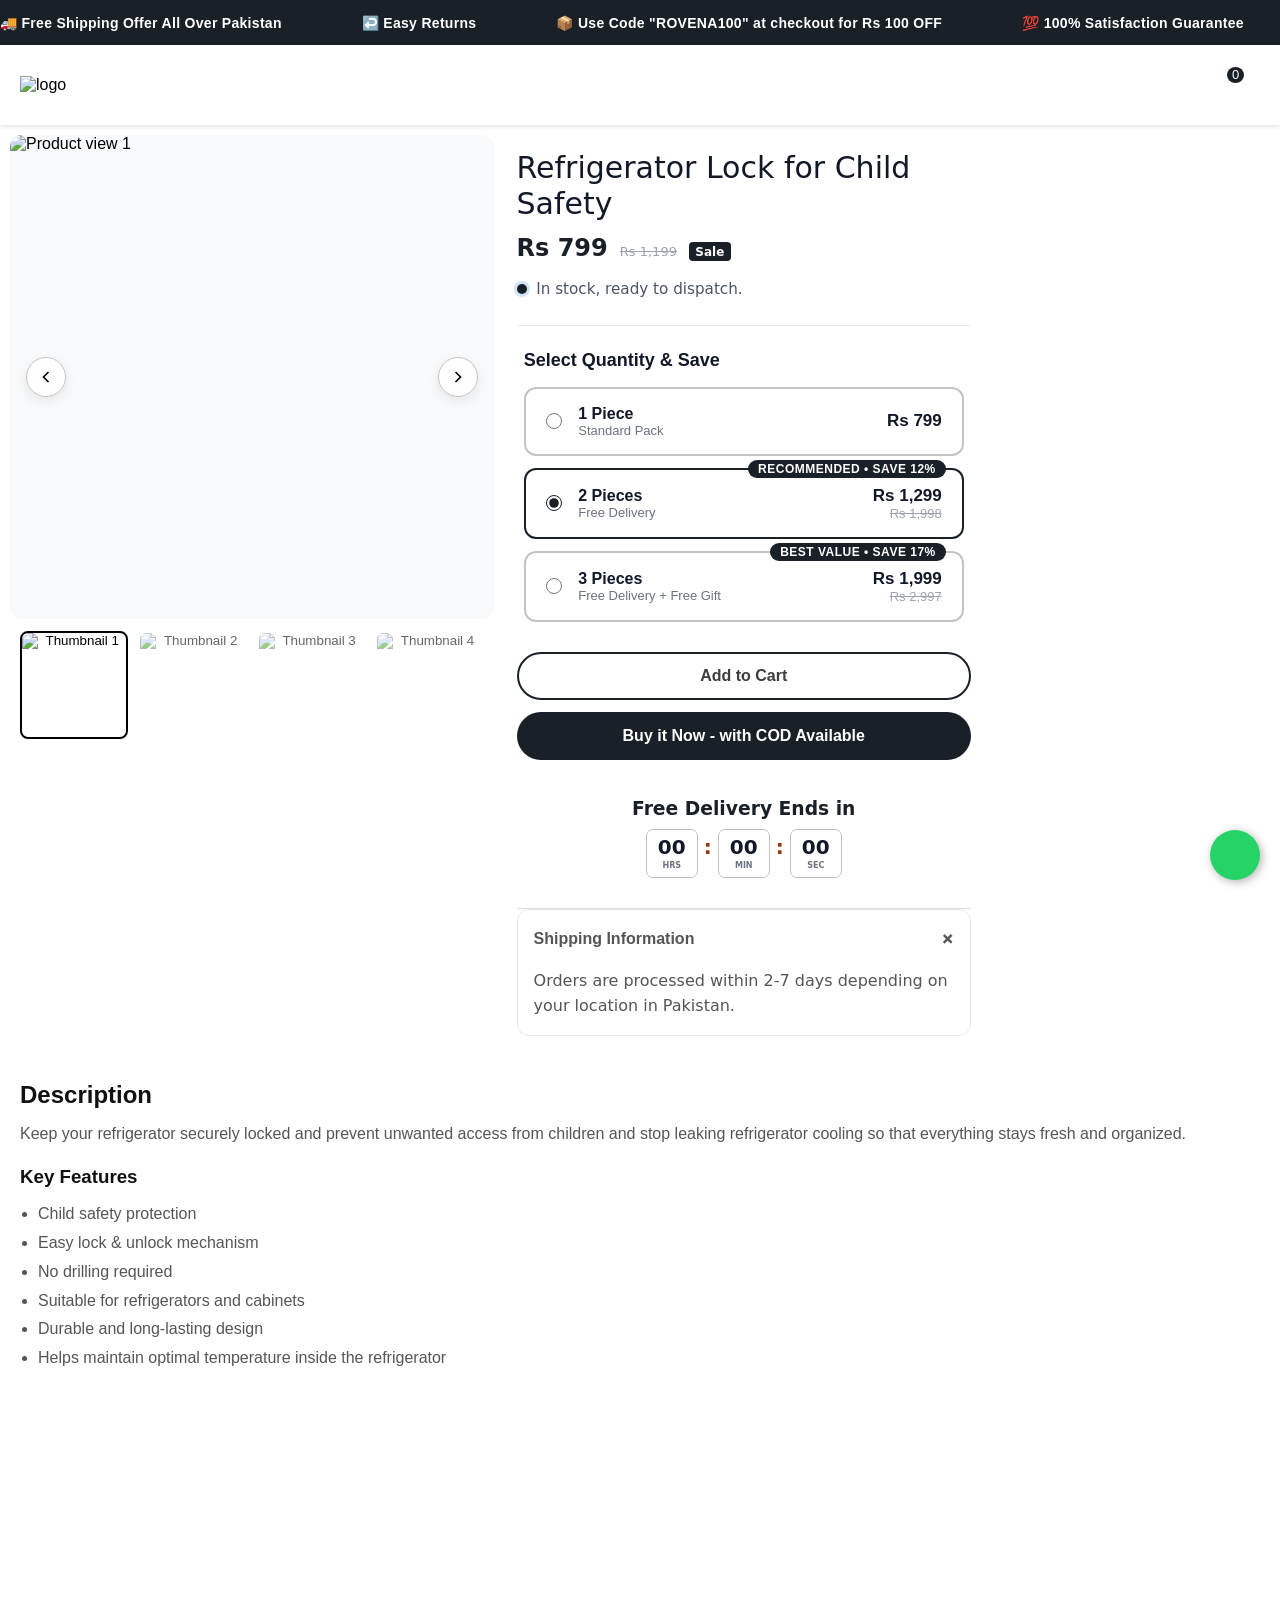
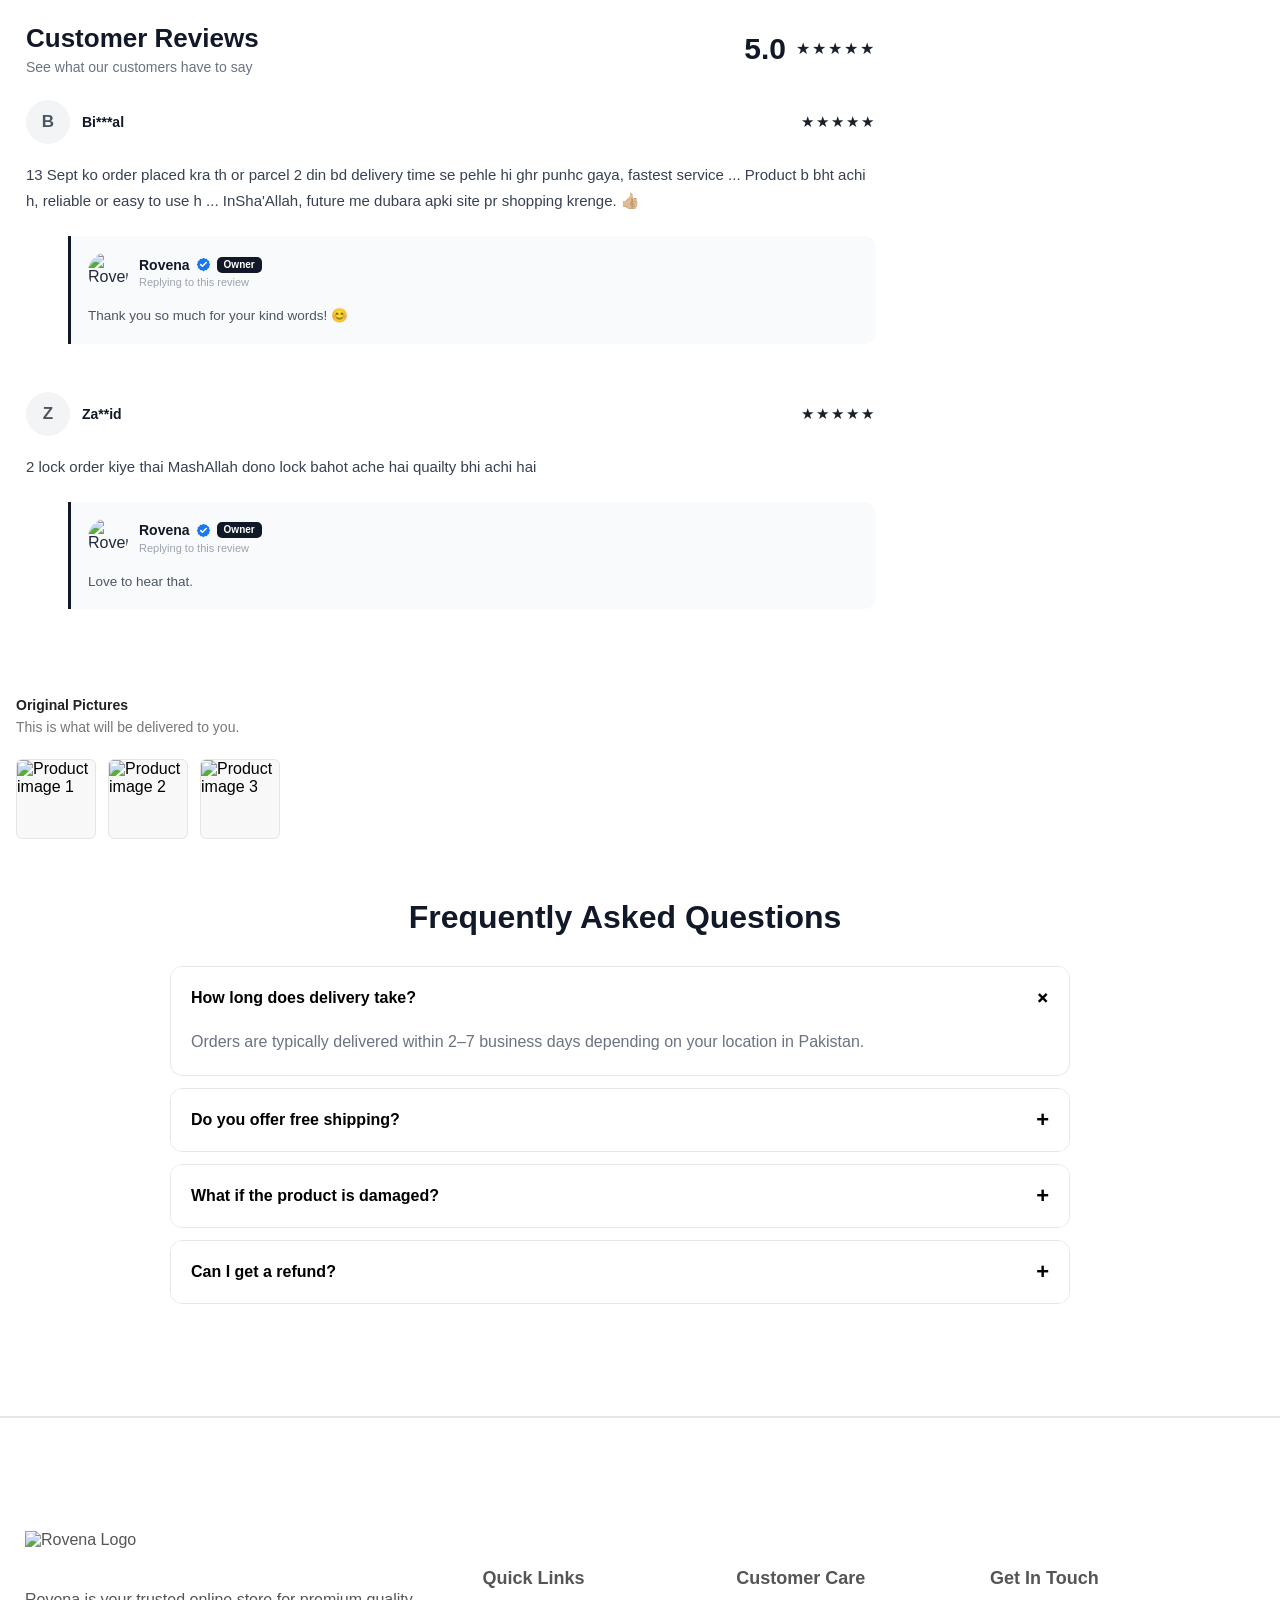
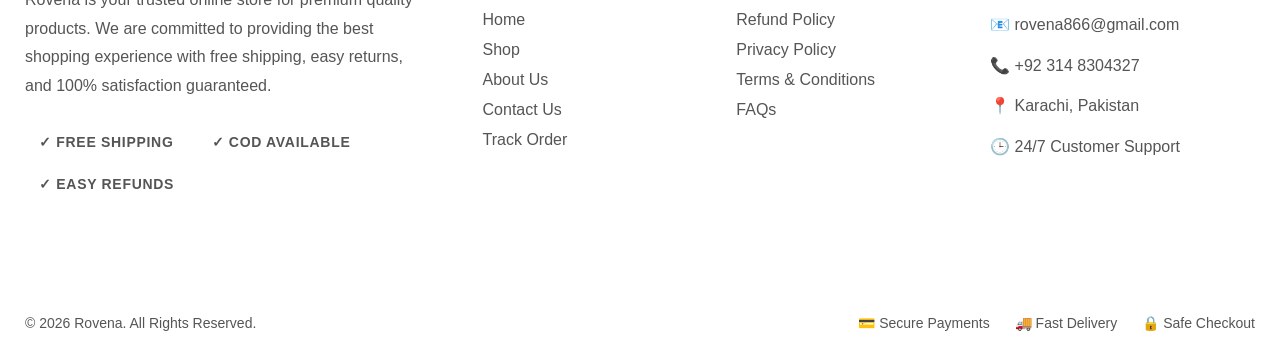
==== commit 94871ef6: "Add files via upload" ====
--- a/index.html
+++ b/index.html
@@ -2,73 +2,76 @@
 <html lang="en">
 
 <head>
-  <meta charset="UTF-8">
-  <meta name="viewport" content="width=device-width, initial-scale=1.0">
-  <title>2 in 1 Oil Spray Bottle - Rovena</title>
-  <link rel="stylesheet" href="style.css">
-  <script src="https://kit.fontawesome.com/cc73cb5b32.js" crossorigin="anonymous"></script>
-  <!-- Favicon -->
-  <link rel="icon" type="image/png" href="https://res.cloudinary.com/zigd1a1e/image/upload/v1790937802/Favicon.webp">
-
-  <!-- Meta Pixel Code -->
-  <script>
-    !function (f, b, e, v, n, t, s) {
-      if (f.fbq) return; n = f.fbq = function () {
-        n.callMethod ?
-          n.callMethod.apply(n, arguments) : n.queue.push(arguments)
-      };
-      if (!f._fbq) f._fbq = n; n.push = n; n.loaded = !0; n.version = '2.0';
-      n.queue = []; t = b.createElement(e); t.async = !0;
-      t.src = v; s = b.getElementsByTagName(e)[0];
-      s.parentNode.insertBefore(t, s)
-    }(window, document, 'script',
-      'https://connect.facebook.net/en_US/fbevents.js');
-    fbq('init', '647447641725985');
-    fbq('track', 'PageView');
-  </script>
-  <noscript><img height="1" width="1" style="display:none"
-      src="https://www.facebook.com/tr?id=647447641725985&ev=PageView&noscript=1" /></noscript>
-  <!-- End Meta Pixel Code -->
-  <script>
-    fbq('track', 'ViewContent', {
-      content_name: '2 in 1 Oil Spray Bottle',
-      content_type: 'product',
-      value: 1998,
-      currency: 'PKR'
-    });
-  </script>
+    <meta charset="UTF-8">
+    <meta name="viewport" content="width=device-width, initial-scale=1.0">
+    <title>Fridge Lock  - Rovena</title>
+    <link rel="stylesheet" href="style.css">
+    <script src="https://kit.fontawesome.com/cc73cb5b32.js" crossorigin="anonymous"></script>
+    <!-- Favicon -->
+    <link rel="icon" type="image/png"
+        href="https://res.cloudinary.com/zigd1a1e/image/upload/v1790937802/Favicon.webp">
+
+    <!-- Meta Pixel Code -->
+    <script>
+        !function (f, b, e, v, n, t, s) {
+            if (f.fbq) return; n = f.fbq = function () {
+                n.callMethod ?
+                    n.callMethod.apply(n, arguments) : n.queue.push(arguments)
+            };
+            if (!f._fbq) f._fbq = n; n.push = n; n.loaded = !0; n.version = '2.0';
+            n.queue = []; t = b.createElement(e); t.async = !0;
+            t.src = v; s = b.getElementsByTagName(e)[0];
+            s.parentNode.insertBefore(t, s)
+        }(window, document, 'script',
+            'https://connect.facebook.net/en_US/fbevents.js');
+        fbq('init', '647447641725985');
+        fbq('track', 'PageView');
+    </script>
+    <noscript><img height="1" width="1" style="display:none"
+            src="https://www.facebook.com/tr?id=647447641725985&ev=PageView&noscript=1" /></noscript>
+    <!-- End Meta Pixel Code -->
+    <script>
+        fbq('track', 'ViewContent', {
+            content_name: 'Fridge Lock ',
+            content_type: 'product',
+            value: 1299,
+            currency: 'PKR'
+        });
+    </script>
 </head>
 
 <body>
-  <div id="container">
-
-    <!-- Announcement Bar -->
-    <div class="announcement-bar">
-      <div class="announcement-track">
-
-        <div class="announcement-item">🚚 Free Shipping Offer All Over Pakistan</div>
-        <div class="announcement-item">↩️ Easy Returns</div>
-        <div class="announcement-item">📦 Use Code "ROVENA100" at checkout for Rs 100 OFF</div>
-        <div class="announcement-item">💯 100% Satisfaction Guarantee</div>
-        <div class="announcement-item">💳 Cash On Delivery Available</div>
-        <div class="announcement-item">⭐ Premium Quality Products</div>
-
-        <!-- Duplicate for seamless loop -->
-        <div class="announcement-item">🚚 Free Shipping Offer All Over Pakistan</div>
-        <div class="announcement-item">↩️ Easy Returns</div>
-        <div class="announcement-item">📦 Use Code "ROVENA100" at checkout for Rs 100 OFF</div>
-        <div class="announcement-item">💯 100% Satisfaction Guarantee</div>
-        <div class="announcement-item">💳 Cash On Delivery Available</div>
-        <div class="announcement-item">⭐ Premium Quality Products</div>
-
-      </div>
-    </div> <!-- End of Announcement Bar -->
-
-    <!-- Header -->
-    <header>
-      <div id="logo"><img src="https://res.cloudinary.com/zigd1a1e/image/upload/v1790937802/Logo.webp" alt="logo"></div>
-      <div id="cart-icon"><i class="fa-solid fa-bag-shopping fa-xl" style="color: #1a2028; cursor: pointer;"
-          onclick="openCart()"></i> <span id="cart-number" style="display: inline-block;
+    <div id="container">
+
+        <!-- Announcement Bar -->
+        <div class="announcement-bar">
+            <div class="announcement-track">
+
+                <div class="announcement-item">🚚 Free Shipping Offer All Over Pakistan</div>
+                <div class="announcement-item">↩️ Easy Returns</div>
+                <div class="announcement-item">📦 Use Code "ROVENA100" at checkout for Rs 100 OFF</div>
+                <div class="announcement-item">💯 100% Satisfaction Guarantee</div>
+                <div class="announcement-item">💳 Cash On Delivery Available</div>
+                <div class="announcement-item">⭐ Premium Quality Products</div>
+
+                <!-- Duplicate for seamless loop -->
+                <div class="announcement-item">🚚 Free Shipping Offer All Over Pakistan</div>
+                <div class="announcement-item">↩️ Easy Returns</div>
+                <div class="announcement-item">📦 Use Code "ROVENA100" at checkout for Rs 100 OFF</div>
+                <div class="announcement-item">💯 100% Satisfaction Guarantee</div>
+                <div class="announcement-item">💳 Cash On Delivery Available</div>
+                <div class="announcement-item">⭐ Premium Quality Products</div>
+
+            </div>
+        </div> <!-- End of Announcement Bar -->
+
+        <!-- Header -->
+        <header>
+            <div id="logo"><img
+                    src="https://res.cloudinary.com/zigd1a1e/image/upload/v1790937802/Logo.webp"
+                    alt="logo"></div>
+            <div id="cart-icon"><i class="fa-solid fa-bag-shopping fa-xl" style="color: #1a2028; cursor: pointer;"
+                    onclick="openCart()"></i> <span id="cart-number" style="display: inline-block;
     background-color: #1a2028;
     width: 17px;
     height: 16px;
@@ -79,1531 +82,1381 @@
     bottom: 11px;
     right: 16px;
     font-size: 13px;">1</span></div>
-    </header>
-
-    <div id="product-info">
-      <!-- Product Gallery -->
-
-      <div class="product-gallery-container">
-        <!-- Main Gallery Viewer -->
-        <div class="gallery-main-wrapper">
-          <button class="gallery-nav-btn prev-btn" aria-label="Previous image">
-            <svg width="20" height="20" viewBox="0 0 24 24" fill="none" stroke="currentColor" stroke-width="2">
-              <polyline points="15 18 9 12 15 6"></polyline>
-            </svg>
-          </button>
-
-          <div class="gallery-viewport" id="galleryViewport">
-            <div class="gallery-track" id="galleryTrack">
-              <div class="gallery-slide">
-                <img src="https://res.cloudinary.com/zigd1a1e/image/upload/v1792319337/1.webp" alt="Product view 1"
-                  loading="lazy">
-              </div>
-              <div class="gallery-slide">
-                <img src="https://res.cloudinary.com/zigd1a1e/image/upload/v1792319337/3.webp" alt="Product view 2"
-                  loading="lazy">
-              </div>
-              <div class="gallery-slide">
-                <img src="https://res.cloudinary.com/zigd1a1e/image/upload/v1792319337/4.jpg" alt="Product view 3"
-                  loading="lazy">
-              </div>
-              <div class="gallery-slide">
-                <img src="https://res.cloudinary.com/zigd1a1e/image/upload/v1792319337/2.webp" alt="Product view 4"
-                  loading="lazy">
-              </div>
+        </header>
+
+        <div id="product-info">
+            <!-- Product Gallery -->
+
+            <div class="product-gallery-container">
+                <!-- Main Gallery Viewer -->
+                <div class="gallery-main-wrapper">
+                    <button class="gallery-nav-btn prev-btn" aria-label="Previous image">
+                        <svg width="20" height="20" viewBox="0 0 24 24" fill="none" stroke="currentColor"
+                            stroke-width="2">
+                            <polyline points="15 18 9 12 15 6"></polyline>
+                        </svg>
+                    </button>
+
+                    <div class="gallery-viewport" id="galleryViewport">
+                        <div class="gallery-track" id="galleryTrack">
+                            <div class="gallery-slide">
+                                <img src="https://res.cloudinary.com/zigd1a1e/image/upload/v1791032525/1.webp"
+                                    alt="Product view 1" loading="lazy">
+                            </div>
+                            <div class="gallery-slide">
+                                <img src="https://res.cloudinary.com/zigd1a1e/image/upload/v1791032525/2.webp"
+                                    alt="Product view 2" loading="lazy">
+                            </div>
+                            <div class="gallery-slide">
+                                <img src="https://res.cloudinary.com/zigd1a1e/image/upload/v1791032525/3.webp"
+                                    alt="Product view 3" loading="lazy">
+                            </div>
+                            <div class="gallery-slide">
+                                <img src="https://res.cloudinary.com/zigd1a1e/image/upload/v1791032525/4.webp"
+                                    alt="Product view 4" loading="lazy">
+                            </div>
+                        </div>
+                    </div>
+
+                    <button class="gallery-nav-btn next-btn" aria-label="Next image">
+                        <svg width="20" height="20" viewBox="0 0 24 24" fill="none" stroke="currentColor"
+                            stroke-width="2">
+                            <polyline points="9 18 15 12 9 6"></polyline>
+                        </svg>
+                    </button>
+                </div>
+
+                <!-- Thumbnails -->
+                <div class="gallery-thumbnails" id="galleryThumbnails">
+                    <button class="thumbnail-btn active" data-index="0" aria-label="View image 1">
+                        <img src="https://res.cloudinary.com/zigd1a1e/image/upload/v1791032525/1.webp"
+                            alt="Thumbnail 1">
+                    </button>
+                    <button class="thumbnail-btn" data-index="1" aria-label="View image 2">
+                        <img src="https://res.cloudinary.com/zigd1a1e/image/upload/v1791032525/2.webp"
+                            alt="Thumbnail 2">
+                    </button>
+                    <button class="thumbnail-btn" data-index="2" aria-label="View image 3">
+                        <img src="https://res.cloudinary.com/zigd1a1e/image/upload/v1791032525/3.webp"
+                            alt="Thumbnail 3">
+                    </button>
+                    <button class="thumbnail-btn" data-index="3" aria-label="View image 4">
+                        <img src="https://res.cloudinary.com/zigd1a1e/image/upload/v1791032525/4.webp"
+                            alt="Thumbnail 4">
+                    </button>
+                </div>
             </div>
-          </div>
-
-          <button class="gallery-nav-btn next-btn" aria-label="Next image">
-            <svg width="20" height="20" viewBox="0 0 24 24" fill="none" stroke="currentColor" stroke-width="2">
-              <polyline points="9 18 15 12 9 6"></polyline>
-            </svg>
-          </button>
+
+            <!-- Product Information -->
+
+            <div class="product-info-container">
+                <div class="product-badges">
+                </div>
+
+                <h1 class="product-title">Refrigerator Lock for Child Safety</h1>
+
+                <div class="product-pricing">
+                    <span class="current-price">Rs 799</span>
+                    <span class="original-price">Rs 1,199</span>
+                    <span class="discount-badge">Sale</span>
+                </div>
+
+                <p class="product-description">
+                    <span class="signal-dot"></span>&nbsp; In stock, ready to dispatch.
+                </p>
+                <div class="product-options">
+                    <div class="option-group">
+                    </div>
+                </div>
+                <div class="bundle-container">
+                    <h2 class="bundle-title">Select Quantity & Save</h2>
+
+                    <div class="bundle-options">
+                        <label class="bundle-card" data-quantity="1" data-price="799">
+                            <input type="radio" name="bundle_option" value="1" class="bundle-radio">
+                            <div class="bundle-content">
+                                <div class="bundle-info">
+                                    <span class="bundle-qty">1 Piece</span>
+                                    <span class="bundle-desc">Standard Pack</span>
+                                </div>
+                                <div class="bundle-pricing">
+                                    <span class="price">Rs 799</span>
+                                </div>
+                            </div>
+                        </label>
+
+                        <label class="bundle-card popular active" data-quantity="2" data-price="1299">
+                            <span class="badgee">Recommended • Save 12%</span>
+                            <input type="radio" name="bundle_option" value="2" class="bundle-radio" checked>
+                            <div class="bundle-content">
+                                <div class="bundle-info">
+                                    <span class="bundle-qty">2 Pieces</span>
+                                    <span class="bundle-desc">Free Delivery</span>
+                                </div>
+                                <div class="bundle-pricing">
+                                    <span class="price">Rs 1,299</span>
+                                    <span class="original-price">Rs 1,998</span>
+                                </div>
+                            </div>
+                        </label>
+
+                        <label class="bundle-card" data-quantity="3" data-price="1999" style="margin-bottom: 30px;">
+                            <span class="badgee discount-badge">Best Value • Save 17%</span>
+                            <input type="radio" name="bundle_option" value="3" class="bundle-radio">
+                            <div class="bundle-content">
+                                <div class="bundle-info">
+                                    <span class="bundle-qty">3 Pieces</span>
+                                    <span class="bundle-desc">Free Delivery + Free Gift</span>
+                                </div>
+                                <div class="bundle-pricing">
+                                    <span class="price">Rs 1,999</span>
+                                    <span class="original-price">Rs 2,997</span>
+                                </div>
+                            </div>
+                        </label>
+                    </div>
+                </div>
+
+                <style>
+                    :root {
+                        --primary-color: #000000;
+                        --accent-color: #1a2028;
+                        --border-color: #c4c4c4;
+                        --bg-light: #f8c8b7;
+                        --radius: 12px;
+                    }
+
+                    .bundle-container {
+                        max-width: 440px;
+                        margin: 0 auto;
+                        font-family: -apple-system, BlinkMacSystemFont, "Segoe UI", Roboto, sans-serif;
+                        box-sizing: border-box;
+                    }
+
+                    .bundle-container * {
+                        box-sizing: border-box;
+                    }
+
+                    .bundle-title {
+                        font-size: 1.125rem;
+                        font-weight: 600;
+                        margin-bottom: 1rem;
+                        color: #111827;
+                    }
+
+                    .bundle-options {
+                        display: flex;
+                        flex-direction: column;
+                        gap: 0.75rem;
+                    }
+
+                    .bundle-card {
+                        position: relative;
+                        display: flex;
+                        align-items: center;
+                        padding: 1rem 1.25rem;
+                        border: 2px solid var(--border-color);
+                        border-radius: var(--radius);
+                        cursor: pointer;
+                        transition: all 0.2s ease;
+                        background-color: #ffffff;
+                    }
+
+                    .bundle-card:hover {
+                        border-color: #9ca3af;
+                    }
+
+                    .bundle-card.active {
+                        border-color: var(--accent-color);
+                        background-color: #ffff;
+                    }
+
+                    .badgee {
+                        position: absolute;
+                        top: -10px;
+                        right: 16px;
+                        background-color: var(--accent-color);
+                        color: #ffffff;
+                        font-size: 0.75rem;
+                        font-weight: 600;
+                        padding: 2px 10px;
+                        border-radius: 20px;
+                        text-transform: uppercase;
+                        letter-spacing: 0.5px;
+                    }
+
+                    .badge.discount-badge {
+                        background-color: #167f0c;
+                    }
+
+                    .bundle-radio {
+                        accent-color: var(--accent-color);
+                        width: 1.125rem;
+                        height: 1.125rem;
+                        margin-right: 1rem;
+                        cursor: pointer;
+                    }
+
+                    .bundle-content {
+                        display: flex;
+                        justify-content: space-between;
+                        align-items: center;
+                        width: 100%;
+                    }
+
+                    .bundle-info {
+                        display: flex;
+                        flex-direction: column;
+                    }
+
+                    .bundle-qty {
+                        font-weight: 600;
+                        font-size: 1rem;
+                        color: #111827;
+                    }
+
+                    .bundle-desc {
+                        font-size: 0.8125rem;
+                        color: #6b7280;
+                    }
+
+                    .bundle-pricing {
+                        display: flex;
+                        flex-direction: column;
+                        align-items: flex-end;
+                    }
+
+                    .price {
+                        font-weight: 700;
+                        font-size: 1.0625rem;
+                        color: #111827;
+                    }
+
+                    .original-price {
+                        font-size: 0.8125rem;
+                        color: #9ca3af;
+                        text-decoration: line-through;
+                    }
+
+                    .bundle-btn {
+                        width: 100%;
+                        margin-top: 1rem;
+                        padding: 0.875rem;
+                        background-color: var(--primary-color);
+                        color: #ffffff;
+                        border: none;
+                        border-radius: var(--radius);
+                        font-size: 1rem;
+                        font-weight: 600;
+                        cursor: pointer;
+                        transition: opacity 0.2s ease;
+                    }
+
+                    .bundle-btn:hover {
+                        opacity: 0.9;
+                    }
+
+                    /* Responsive styling */
+                    @media (max-width: 480px) {
+                        .bundle-card {
+                            padding: 0.875rem 1rem;
+                        }
+
+                        .badge {
+                            font-size: 0.6875rem;
+                            padding: 2px 8px;
+                        }
+                    }
+                </style>
+
+                <div class="purchase-actions">
+                    <button class="btn-add-to-cart" id="cartToggle">Add to Cart</button>
+                    <button class="btn-buy-now" onclick="window.location.href='checkout.html'">Buy it Now - with COD
+                        Available</button>
+                </div>
+                <div class="delivery-countdown">
+                    <h3 class="countdown-title">Free Delivery Ends in</h3>
+
+                    <div class="countdown-timer">
+                        <div class="time-box">
+                            <span id="hours">00</span>
+                            <small>HRS</small>
+                        </div>
+
+                        <span class="separator">:</span>
+
+                        <div class="time-box">
+                            <span id="minutes">00</span>
+                            <small>MIN</small>
+                        </div>
+
+                        <span class="separator">:</span>
+
+                        <div class="time-box">
+                            <span id="seconds">00</span>
+                            <small>SEC</small>
+                        </div>
+                    </div>
+                </div>
+                <div class="faq-container">
+                    
+                    <div class="faq-item active">
+                        <button class="faq-header">
+                            <span>Shipping Information</span>
+                            <span class="icon">+</span>
+                        </button>
+                        <div class="faq-content" id="FAQ">
+                            <p>
+                                Orders are processed within 2-7 days depending on your location in Pakistan.
+                            </p>
+                        </div>
+                    </div>
+                </div>
+
+                
+            </div>
         </div>
-
-        <!-- Thumbnails -->
-        <div class="gallery-thumbnails" id="galleryThumbnails">
-          <button class="thumbnail-btn active" data-index="0" aria-label="View image 1">
-            <img src="https://res.cloudinary.com/zigd1a1e/image/upload/v1792319337/1.webp" alt="Thumbnail 1">
-          </button>
-          <button class="thumbnail-btn" data-index="1" aria-label="View image 2">
-            <img src="https://res.cloudinary.com/zigd1a1e/image/upload/v1792319337/3.webp" alt="Thumbnail 2">
-          </button>
-          <button class="thumbnail-btn" data-index="2" aria-label="View image 3">
-            <img src="https://res.cloudinary.com/zigd1a1e/image/upload/v1792319337/4.jpg" alt="Thumbnail 3">
-          </button>
-          <button class="thumbnail-btn" data-index="3" aria-label="View image 4">
-            <img src="https://res.cloudinary.com/zigd1a1e/image/upload/v1792319337/2.webp" alt="Thumbnail 4">
-          </button>
+        <section class="product-descriptionn">
+    <h2>Description</h2>
+
+    <p>
+        Keep your refrigerator securely locked and prevent unwanted access from children and stop leaking refrigerator cooling so that everything stays fresh and organized.
+    </p>
+
+    <h3>Key Features</h3>
+
+    <ul>
+        <li>Child safety protection</li>
+        <li>Easy lock & unlock mechanism</li>
+        <li>No drilling required</li>
+        <li>Suitable for refrigerators and cabinets</li>
+        <li>Durable and long-lasting design</li>
+        <li>Helps maintain optimal temperature inside the refrigerator</li>
+    </ul>
+</section>
+<div id="video-section">
+<video src="https://res.cloudinary.com/zigd1a1e/video/upload/v1790937101/demo-video.mp4" loop autoplay muted></video>
+</div>
+        <!-- Review & Rating Section -->
+<section class="reviews-section">
+  <div class="reviews-container">
+
+    <div class="reviews-header">
+      <div>
+        <h2>Customer Reviews</h2>
+        <p>See what our customers have to say</p>
+      </div>
+
+      <div class="rating-summary">
+        <div class="rating-number">5.0</div>
+        <div>
+          <div class="stars">★★★★★</div>
         </div>
       </div>
-
-      <!-- Product Information -->
-
-      <div class="product-info-container">
-        <div class="product-badges">
+    </div>
+
+    <!-- Customer Review -->
+    <div class="review-card">
+
+      <div class="review-top">
+        <div class="customer-avatar">B</div>
+
+        <div class="review-author">
+          <div class="author-name">Bi***al</div>
+          <!-- <div class="review-date">13 September 2026</div> -->
         </div>
 
-        <h1 class="product-title">2 in 1 Oil Spray Bottle</h1>
-
-        <div class="product-pricing">
-          <span class="currentt-price">Rs 999</span>
-          <span class="original-price">Rs 1,399</span>
-          <span class="discount-badge">Sale</span>
-        </div>
-
-        <p class="product-description">
-          <span class="signal-dot"></span>&nbsp; In stock, ready to dispatch.
-        </p>
-        <div class="product-options">
-          <div class="option-group">
+        <div class="review-stars">★★★★★</div>
+      </div>
+
+      <p class="review-text">
+        13 Sept ko order placed kra th or parcel 2 din bd delivery time se pehle hi
+        ghr punhc gaya, fastest service ... Product b bht achi h, reliable or easy to
+        use h ... InSha'Allah, future me dubara apki site pr shopping krenge. 👍🏼
+      </p>
+
+      <!-- Owner Reply -->
+      <div class="owner-reply">
+
+        <div class="owner-top">
+          <img
+            src="https://res.cloudinary.com/zigd1a1e/image/upload/v1790937803/New_Logo.webp"
+            alt="Rovena"
+            class="owner-avatar"
+          >
+
+          <div class="owner-info">
+            <div class="owner-name-row">
+              <span class="owner-name">Rovena</span>
+
+              <span class="verified-badge" title="Verified">
+                <svg viewBox="0 0 24 24" aria-hidden="true">
+                  <path d="M12 2.5l2.1 1.4 2.5-.1 1.2 2.2 2.2 1.2-.1 2.5L21.5 12l-1.4 2.1.1 2.5-2.2 1.2-1.2 2.2-2.5-.1L12 21.5l-2.1-1.4-2.5.1-1.2-2.2-2.2-1.2.1-2.5L2.5 12l1.4-2.1-.1-2.5 2.2-1.2 1.2-2.2 2.5.1L12 2.5z"/>
+                  <path d="M8.2 12.2l2.3 2.3 5.3-5.3"/>
+                </svg>
+              </span>
+
+              <span class="owner-badge">Owner</span>
+            </div>
+
+            <span class="reply-label">Replying to this review</span>
           </div>
         </div>
-        <div class="bundle-container">
-          <h2 class="bundle-title">Select Quantity & Save</h2>
-
-          <div class="bundle-options">
-            <label class="bundle-card" data-quantity="1" data-price="999">
-              <input type="radio" name="bundle_option" value="1" class="bundle-radio">
-              <div class="bundle-content">
-                <div class="bundle-info">
-                  <span class="bundle-qty">1 Piece</span>
-                  <span class="bundle-desc">Standard Pack</span>
-                </div>
-                <div class="bundle-pricing">
-                  <span class="price">Rs 999</span>
-                </div>
-              </div>
-            </label>
-
-            <label class="bundle-card popular active" data-quantity="2" data-price="1998">
-              <span class="badgee">Recommended • Save 12%</span>
-              <input type="radio" name="bundle_option" value="2" class="bundle-radio" checked>
-              <div class="bundle-content">
-                <div class="bundle-info">
-                  <span class="bundle-qty">2 Pieces</span>
-                  <span class="bundle-desc">Free Delivery</span>
-                </div>
-                <div class="bundle-pricing">
-                  <span class="price">Rs 1,998</span>
-                  <span class="original-price">Rs 2,498</span>
-                </div>
-              </div>
-            </label>
-
-            <label class="bundle-card" data-quantity="3" data-price="2997" style="margin-bottom: 30px;">
-              <span class="badgee discount-badge">Best Value • Save 17%</span>
-              <input type="radio" name="bundle_option" value="3" class="bundle-radio">
-              <div class="bundle-content">
-                <div class="bundle-info">
-                  <span class="bundle-qty">3 Pieces</span>
-                  <span class="bundle-desc">Free Delivery + Free Gift</span>
-                </div>
-                <div class="bundle-pricing">
-                  <span class="price">Rs 2,997</span>
-                  <span class="original-price">Rs 3,997</span>
-                </div>
-              </div>
-            </label>
+
+        <p class="owner-reply-text">
+          Thank you so much for your kind words! 😊
+        </p>
+
+      </div>
+
+    </div>
+
+
+    <!-- Customer Review -->
+    <div class="review-card">
+
+      <div class="review-top">
+        <div class="customer-avatar">Z</div>
+
+        <div class="review-author">
+          <div class="author-name">Za**id</div>
+          <!-- <div class="review-date">13 September 2026</div> -->
+        </div>
+
+        <div class="review-stars">★★★★★</div>
+      </div>
+
+      <p class="review-text">
+        2 lock order kiye thai MashAllah dono lock bahot ache hai quailty bhi achi hai
+      </p>
+
+      <!-- Owner Reply -->
+      <div class="owner-reply">
+
+        <div class="owner-top">
+          <img
+            src="https://res.cloudinary.com/zigd1a1e/image/upload/v1790937803/New_Logo.webp"
+            alt="Rovena"
+            class="owner-avatar"
+          >
+
+          <div class="owner-info">
+            <div class="owner-name-row">
+              <span class="owner-name">Rovena</span>
+
+              <span class="verified-badge" title="Verified">
+                <svg viewBox="0 0 24 24" aria-hidden="true">
+                  <path d="M12 2.5l2.1 1.4 2.5-.1 1.2 2.2 2.2 1.2-.1 2.5L21.5 12l-1.4 2.1.1 2.5-2.2 1.2-1.2 2.2-2.5-.1L12 21.5l-2.1-1.4-2.5.1-1.2-2.2-2.2-1.2.1-2.5L2.5 12l1.4-2.1-.1-2.5 2.2-1.2 1.2-2.2 2.5.1L12 2.5z"/>
+                  <path d="M8.2 12.2l2.3 2.3 5.3-5.3"/>
+                </svg>
+              </span>
+
+              <span class="owner-badge">Owner</span>
+            </div>
+
+            <span class="reply-label">Replying to this review</span>
           </div>
         </div>
 
-        <style>
-          :root {
-            --primary-color: #000000;
-            --accent-color: #1a2028;
-            --border-color: #c4c4c4;
-            --bg-light: #f8c8b7;
-            --radius: 12px;
-          }
-
-          .bundle-container {
-            max-width: 440px;
-            margin: 0 auto;
-            font-family: -apple-system, BlinkMacSystemFont, "Segoe UI", Roboto, sans-serif;
-            box-sizing: border-box;
-          }
-
-          .bundle-container * {
-            box-sizing: border-box;
-          }
-
-          .bundle-title {
-            font-size: 1.125rem;
-            font-weight: 600;
-            margin-bottom: 1rem;
-            color: #111827;
-          }
-
-          .bundle-options {
-            display: flex;
-            flex-direction: column;
-            gap: 0.75rem;
-          }
-
-          .bundle-card {
-            position: relative;
-            display: flex;
-            align-items: center;
-            padding: 1rem 1.25rem;
-            border: 2px solid var(--border-color);
-            border-radius: var(--radius);
-            cursor: pointer;
-            transition: all 0.2s ease;
-            background-color: #ffffff;
-          }
-
-          .bundle-card:hover {
-            border-color: #9ca3af;
-          }
-
-          .bundle-card.active {
-            border-color: var(--accent-color);
-            background-color: #ffff;
-          }
-
-          .badgee {
-            position: absolute;
-            top: -10px;
-            right: 16px;
-            background-color: var(--accent-color);
-            color: #ffffff;
-            font-size: 0.75rem;
-            font-weight: 600;
-            padding: 2px 10px;
-            border-radius: 20px;
-            text-transform: uppercase;
-            letter-spacing: 0.5px;
-          }
-
-          .badge.discount-badge {
-            background-color: #167f0c;
-          }
-
-          .bundle-radio {
-            accent-color: var(--accent-color);
-            width: 1.125rem;
-            height: 1.125rem;
-            margin-right: 1rem;
-            cursor: pointer;
-          }
-
-          .bundle-content {
-            display: flex;
-            justify-content: space-between;
-            align-items: center;
-            width: 100%;
-          }
-
-          .bundle-info {
-            display: flex;
-            flex-direction: column;
-          }
-
-          .bundle-qty {
-            font-weight: 600;
-            font-size: 1rem;
-            color: #111827;
-          }
-
-          .bundle-desc {
-            font-size: 0.8125rem;
-            color: #6b7280;
-          }
-
-          .bundle-pricing {
-            display: flex;
-            flex-direction: column;
-            align-items: flex-end;
-          }
-
-          .price {
-            font-weight: 700;
-            font-size: 1.0625rem;
-            color: #111827;
-          }
-
-          .original-price {
-            font-size: 0.8125rem;
-            color: #9ca3af;
-            text-decoration: line-through;
-          }
-
-          .bundle-btn {
-            width: 100%;
-            margin-top: 1rem;
-            padding: 0.875rem;
-            background-color: var(--primary-color);
-            color: #ffffff;
-            border: none;
-            border-radius: var(--radius);
-            font-size: 1rem;
-            font-weight: 600;
-            cursor: pointer;
-            transition: opacity 0.2s ease;
-          }
-
-          .bundle-btn:hover {
-            opacity: 0.9;
-          }
-
-          /* Responsive styling */
-          @media (max-width: 480px) {
-            .bundle-card {
-              padding: 0.875rem 1rem;
+        <p class="owner-reply-text">
+           Love to hear that.
+        </p>
+
+      </div>
+
+    </div>
+
+  </div>
+</section>
+
+<style>
+  .reviews-section {
+    width: 100%;
+    padding: 40px 16px;
+    box-sizing: border-box;
+    font-family: -apple-system, BlinkMacSystemFont, "Segoe UI", Roboto, Arial, sans-serif;
+    background: #fff;
+    color: #1f2937;
+  }
+
+  .reviews-container {
+    width: 100%;
+    max-width: 850px;
+    margin: 0 10px;
+
+  }
+
+  /* Header */
+  .reviews-header {
+    display: flex;
+    justify-content: space-between;
+    align-items: center;
+    gap: 25px;
+    margin-bottom: 25px;
+  }
+
+  .reviews-header h2 {
+    margin: 0 0 5px;
+    font-size: 26px;
+    font-weight: 700;
+    color: #111827;
+  }
+
+  .reviews-header p {
+    margin: 0;
+    color: #6b7280;
+    font-size: 14px;
+  }
+
+  /* Rating Summary */
+  .rating-summary {
+    display: flex;
+    align-items: center;
+    gap: 10px;
+    white-space: nowrap;
+  }
+
+  .rating-number {
+    font-size: 30px;
+    font-weight: 700;
+    color: #111827;
+  }
+
+  .stars,
+  .review-stars {
+    color: #1a2028;
+    letter-spacing: 2px;
+  }
+
+  .rating-summary span {
+    display: block;
+    margin-top: 2px;
+    font-size: 12px;
+    color: #6b7280;
+  }
+
+
+  .review-top {
+    display: flex;
+    align-items: center;
+    gap: 12px;
+  }
+
+  .customer-avatar {
+    width: 44px;
+    height: 44px;
+    border-radius: 50%;
+    display: flex;
+    align-items: center;
+    justify-content: center;
+    background: #f3f4f6;
+    color: #4b5563;
+    font-size: 17px;
+    font-weight: 700;
+    flex-shrink: 0;
+  }
+
+  .review-author {
+    flex: 1;
+  }
+
+  .author-name {
+    font-size: 14px;
+    font-weight: 600;
+    color: #111827;
+  }
+
+  .review-date {
+    margin-top: 3px;
+    font-size: 12px;
+    color: #9ca3af;
+  }
+
+  .review-stars {
+    font-size: 15px;
+  }
+
+  .review-text {
+    margin: 18px 0 22px;
+    font-size: 15px;
+    line-height: 1.75;
+    color: #374151;
+  }
+
+  /* Owner Reply */
+  .owner-reply {
+    margin-left: 42px;
+    padding: 16px 17px;
+    border-left: 3px solid #111827;
+    border-radius: 0 12px 12px 0;
+    background: #f9fafb;
+    margin-bottom: 3rem;
+  }
+
+  .owner-top {
+    display: flex;
+    align-items: center;
+    gap: 11px;
+  }
+
+  .owner-avatar {
+    width: 40px;
+    height: 40px;
+    border-radius: 50%;
+    object-fit: cover;
+    flex-shrink: 0;
+  }
+
+  .owner-info {
+    min-width: 0;
+  }
+
+  .owner-name-row {
+    display: flex;
+    align-items: center;
+    flex-wrap: wrap;
+    gap: 5px;
+  }
+
+  .owner-name {
+    font-size: 14px;
+    font-weight: 700;
+    color: #111827;
+  }
+
+  /* Verified Tick */
+  .verified-badge {
+    width: 17px;
+    height: 17px;
+    display: inline-flex;
+    align-items: center;
+    justify-content: center;
+  }
+
+  .verified-badge svg {
+    width: 17px;
+    height: 17px;
+    fill: #1877f2;
+  }
+
+  .verified-badge svg path:last-child {
+    fill: none;
+    stroke: #fff;
+    stroke-width: 2.2;
+    stroke-linecap: round;
+    stroke-linejoin: round;
+  }
+
+  /* Owner Badge */
+  .owner-badge {
+    padding: 3px 7px;
+    border-radius: 5px;
+    background: #111827;
+    color: #fff;
+    font-size: 10px;
+    font-weight: 600;
+    line-height: 1;
+  }
+
+  .reply-label {
+    display: block;
+    margin-top: 3px;
+    font-size: 11px;
+    color: #9ca3af;
+  }
+
+  .owner-reply-text {
+    margin: 13px 0 0;
+    font-size: 13.5px;
+    line-height: 1.65;
+    color: #4b5563;
+  }
+
+  /* Mobile */
+  @media (max-width: 600px) {
+    .reviews-section {
+      padding: 30px 12px;
+    }
+
+    .reviews-header {
+      align-items: flex-start;
+      flex-direction: column;
+      gap: 15px;
+    }
+
+    .rating-summary {
+      width: 100%;
+      padding: 12px 14px;
+      border-radius: 10px;
+      background: #f9fafb;
+    }
+
+    
+
+    .review-stars {
+      display: none;
+    }
+
+    .review-text {
+      font-size: 14px;
+      line-height: 1.7;
+    }
+
+    .owner-reply {
+      margin-left: 8px;
+      padding: 14px;
+    }
+
+    .owner-reply-text {
+      font-size: 13px;
+    }
+  }
+</style>
+
+
+
+<!-- PRODUCT IMAGE GALLERY -->
+<section class="product-gallery">
+  <div class="gallery-heading">
+    <h4>Original Pictures</h4>
+    <p>This is what will be delivered to you.</p>
+  </div>
+
+  <div class="gallery-grid" id="galleryGrid"></div>
+</section>
+
+<!-- IMAGE VIEWER -->
+<div class="image-viewer" id="imageViewer">
+  <button class="viewer-close" id="viewerClose" aria-label="Close">&times;</button>
+
+  <button class="viewer-prev" id="viewerPrev" aria-label="Previous image">&#10094;</button>
+
+  <div class="viewer-image-wrap">
+    <img id="viewerImage" src="" alt="Product image">
+    <span class="viewer-counter" id="viewerCounter"></span>
+  </div>
+
+  <button class="viewer-next" id="viewerNext" aria-label="Next image">&#10095;</button>
+</div>
+
+
+<style>
+  /* ---------- PRODUCT GALLERY ---------- */
+
+  .product-gallery {
+    width: 100%;
+    max-width: 900px;
+    /* margin: 40px auto; */
+    padding: 0 16px;
+    box-sizing: border-box;
+    font-family: Arial, sans-serif;
+  }
+
+  .gallery-heading {
+    /* text-align: center; */
+    margin-bottom: 24px;
+  }
+
+  .gallery-heading h4 {
+    margin: 0 0 6px;
+    font-size: 14px;
+    font-weight: 600;
+    color: #222;
+  }
+
+  .gallery-heading p {
+    margin: 0;
+    font-size: 14px;
+    color: #777;
+  }
+
+  .gallery-grid {
+    display:flex;
+    flex-wrap: wrap;
+    gap: 12px;
+  }
+
+  .gallery-item {
+    position: relative;
+    aspect-ratio: 1 / 1;
+    overflow: hidden;
+    border: 1px solid #e5e5e5;
+    border-radius: 6px;
+    background: #f8f8f8;
+    cursor: pointer;
+    width: 80px;
+  }
+
+  .gallery-item img {
+    width: 100%;
+    height: 100%;
+    object-fit: cover;
+    display: block;
+    transition: transform 0.2s ease;
+  }
+
+  .gallery-item:hover img {
+    transform: scale(1.03);
+  }
+
+
+  /* ---------- IMAGE VIEWER ---------- */
+
+  .image-viewer {
+    position: fixed;
+    inset: 0;
+    z-index: 9999;
+    background: rgba(0, 0, 0, 0.88);
+    display: none;
+    align-items: center;
+    justify-content: center;
+    padding: 20px;
+    box-sizing: border-box;
+  }
+
+  .image-viewer.active {
+    display: flex;
+  }
+
+  .viewer-image-wrap {
+    position: relative;
+    max-width: 90vw;
+    max-height: 90vh;
+    display: flex;
+    align-items: center;
+    justify-content: center;
+  }
+
+  #viewerImage {
+    display: block;
+    max-width: 90vw;
+    max-height: 85vh;
+    width: auto;
+    height: auto;
+    object-fit: contain;
+    border-radius: 4px;
+  }
+
+  .viewer-close,
+  .viewer-prev,
+  .viewer-next {
+    position: fixed;
+    border: none;
+    background: rgba(255, 255, 255, 0.12);
+    color: white;
+    cursor: pointer;
+    display: flex;
+    align-items: center;
+    justify-content: center;
+    transition: background 0.2s ease;
+  }
+
+  .viewer-close:hover,
+  .viewer-prev:hover,
+  .viewer-next:hover {
+    background: rgba(255, 255, 255, 0.25);
+  }
+
+  .viewer-close {
+    top: 18px;
+    right: 22px;
+    width: 42px;
+    height: 42px;
+    border-radius: 50%;
+    font-size: 30px;
+    line-height: 1;
+  }
+
+  .viewer-prev,
+  .viewer-next {
+    top: 50%;
+    transform: translateY(-50%);
+    width: 46px;
+    height: 46px;
+    border-radius: 50%;
+    font-size: 25px;
+  }
+
+  .viewer-prev {
+    left: 20px;
+  }
+
+  .viewer-next {
+    right: 20px;
+  }
+
+  .viewer-counter {
+    position: absolute;
+    bottom: -30px;
+    left: 50%;
+    transform: translateX(-50%);
+    color: white;
+    font-size: 13px;
+    white-space: nowrap;
+  }
+
+
+  /* ---------- MOBILE ---------- */
+
+  @media (max-width: 600px) {
+
+    .product-gallery {
+      margin: 30px auto;
+      padding: 0 12px;
+    }
+
+    .gallery-heading h2 {
+      font-size: 21px;
+    }
+
+    .gallery-heading p {
+      font-size: 13px;
+    }
+
+    
+
+    .gallery-item {
+      border-radius: 5px;
+    }
+
+    .viewer-prev,
+    .viewer-next {
+      width: 40px;
+      height: 40px;
+      font-size: 20px;
+    }
+
+    .viewer-prev {
+      left: 10px;
+    }
+
+    .viewer-next {
+      right: 10px;
+    }
+
+    .viewer-close {
+      top: 12px;
+      right: 12px;
+      width: 38px;
+      height: 38px;
+      font-size: 27px;
+    }
+
+    #viewerImage {
+      max-width: 88vw;
+      max-height: 78vh;
+    }
+  }
+</style>
+
+
+<script>
+  /* ---------- PRODUCT IMAGES ---------- */
+
+  const images = [
+    "https://res.cloudinary.com/zigd1a1e/image/upload/v1790944999/WhatsApp_Image_2026-10-02_at_5.38.53_PM_2.webp",
+    "https://res.cloudinary.com/zigd1a1e/image/upload/v1790944999/WhatsApp_Image_2026-10-02_at_5.38.53_PM_1.webp",
+    "https://res.cloudinary.com/zigd1a1e/image/upload/v1790944999/WhatsApp_Image_2026-10-02_at_5.38.53_PM.webp",
+  ];
+
+
+  /* ---------- GALLERY ---------- */
+
+  const galleryGrid = document.getElementById("galleryGrid");
+  const imageViewer = document.getElementById("imageViewer");
+  const viewerImage = document.getElementById("viewerImage");
+  const viewerCounter = document.getElementById("viewerCounter");
+
+  let currentImage = 0;
+
+
+  images.forEach((image, index) => {
+
+    const item = document.createElement("div");
+    item.className = "gallery-item";
+
+    const img = document.createElement("img");
+
+    img.src = image;
+    img.alt = "Product image " + (index + 1);
+    img.loading = "lazy";
+
+    item.appendChild(img);
+    galleryGrid.appendChild(item);
+
+    item.addEventListener("click", () => {
+      openViewer(index);
+    });
+
+  });
+
+
+  /* ---------- OPEN VIEWER ---------- */
+
+  function openViewer(index) {
+    currentImage = index;
+
+    viewerImage.src = images[currentImage];
+    viewerCounter.textContent =
+      (currentImage + 1) + " / " + images.length;
+
+    imageViewer.classList.add("active");
+
+    document.body.style.overflow = "hidden";
+  }
+
+
+  /* ---------- CLOSE VIEWER ---------- */
+
+  function closeViewer() {
+    imageViewer.classList.remove("active");
+    document.body.style.overflow = "";
+  }
+
+
+  /* ---------- NEXT IMAGE ---------- */
+
+  function nextImage() {
+    currentImage++;
+
+    if (currentImage >= images.length) {
+      currentImage = 0;
+    }
+
+    updateViewer();
+  }
+
+
+  /* ---------- PREVIOUS IMAGE ---------- */
+
+  function previousImage() {
+    currentImage--;
+
+    if (currentImage < 0) {
+      currentImage = images.length - 1;
+    }
+
+    updateViewer();
+  }
+
+
+  function updateViewer() {
+    viewerImage.src = images[currentImage];
+
+    viewerCounter.textContent =
+      (currentImage + 1) + " / " + images.length;
+  }
+
+
+  /* ---------- BUTTONS ---------- */
+
+  document.getElementById("viewerClose")
+    .addEventListener("click", closeViewer);
+
+  document.getElementById("viewerNext")
+    .addEventListener("click", nextImage);
+
+  document.getElementById("viewerPrev")
+    .addEventListener("click", previousImage);
+
+
+  /* ---------- CLOSE BY CLICKING BACKGROUND ---------- */
+
+  imageViewer.addEventListener("click", function (event) {
+
+    if (event.target === imageViewer) {
+      closeViewer();
+    }
+
+  });
+
+
+  /* ---------- KEYBOARD CONTROLS ---------- */
+
+  document.addEventListener("keydown", function (event) {
+
+    if (!imageViewer.classList.contains("active")) {
+      return;
+    }
+
+    if (event.key === "Escape") {
+      closeViewer();
+    }
+
+    if (event.key === "ArrowRight") {
+      nextImage();
+    }
+
+    if (event.key === "ArrowLeft") {
+      previousImage();
+    }
+
+  });
+</script>
+        <!-- Cart Code -->
+
+        <!-- Slide-out Cart Overlay and Container -->
+        <div class="cart-overlay" id="cartOverlay"></div>
+        <div class="cart-drawer" id="cartDrawer">
+            <div class="cart-header">
+                <h2>Your Cart</h2>
+                <button class="cart-close-btn" id="cartClose">&times;</button>
+            </div>
+
+            <div class="cart-body">
+                <!-- Cart Item 1 -->
+                <p id="cart-message" style="display: none; text-align: center; color: #666;">Your Cart is Empty</p>
+                <div class="cart-item">
+                    <img src="https://res.cloudinary.com/zigd1a1e/image/upload/v1790937803/p-1.webp" alt="Product Image">
+                    <div class="cart-item-details">
+                        <h4>Refrigerator Lock for Child Safety</h4>
+                        <p class="cart-item-price">Rs 799</p>
+                        <p class="cart-item-price" id="cart-item-qty">Qty: 1</p>
+                    </div>
+                    <button class="cart-item-remove" onclick="removeCartItem(this)">&times;</button>
+                </div>
+            </div>
+
+            <div class="cart-footer">
+                <div class="cart-total">
+                    <span>Subtotal:</span>
+                    <span class="total-price">Rs 799</span>
+                </div>
+                <button class="checkout-btn" onclick="window.location.href='checkout.html'">Proceed to Checkout</button>
+            </div>
+        </div>
+
+        <!-- Why Choose Us Section -->
+
+        <section class="why-choose-us">
+            <div class="container-why-choose-us">
+                
+
+                <!-- FAQ Section -->
+
+                <section class="faq-section">
+                    <div class="container">
+                        <h2>Frequently Asked Questions</h2>
+
+                        <div class="faq-item active">
+                            <button class="faq-question">
+                                How long does delivery take?
+                                <span>+</span>
+                            </button>
+                            <div class="faq-answer">
+                                <p>
+                                    Orders are typically delivered within 2–7 business days
+                                    depending on your location in Pakistan.
+                                </p>
+                            </div>
+                        </div>
+
+                        <div class="faq-item">
+                            <button class="faq-question">
+                                Do you offer free shipping?
+                                <span>+</span>
+                            </button>
+                            <div class="faq-answer">
+                                <p>
+                                    Yes, we offer FREE shipping on specific orders all over Pakistan.
+                                </p>
+                            </div>
+                        </div>
+
+                        <div class="faq-item">
+                            <button class="faq-question">
+                                What if the product is damaged?
+                                <span>+</span>
+                            </button>
+                            <div class="faq-answer">
+                                <p>
+                                    Since we check each parcel before dispatching so there is no chance for this, and if
+                                    this happened you can claim full refund against your order.
+                                </p>
+                            </div>
+                        </div>
+
+                        <div class="faq-item">
+                            <button class="faq-question">
+                                Can I get a refund?
+                                <span>+</span>
+                            </button>
+                            <div class="faq-answer">
+                                <p>
+                                    Absolutely. If you're not satisfied with your purchase,
+                                    simply contact us and we'll arrange a full refund.
+                                </p>
+                            </div>
+                        </div>
+
+                    </div>
+                </section>
+            </div>
+        </section>
+        <a id="whatsapp-link" class="whatsapp-btn" target="_blank" rel="noopener noreferrer"
+            aria-label="Chat on WhatsApp">
+            <i class="fa-brands fa-whatsapp"></i>
+        </a>
+        <hr style="margin: 40px 0; border: 1px solid #ccc; opacity: 0.5;">
+
+        <!-- Footer Section -->
+
+        <footer class="footer">
+            <div class="footer-top">
+
+                <!-- Brand -->
+                <div class="footer-column brand-column">
+                    <img src="https://res.cloudinary.com/zigd1a1e/image/upload/v1790937802/Logo.webp"
+                        alt="Rovena Logo" width="220px" style="position: relative;
+    bottom: 37px;">
+
+                    <p class="footer-description">
+                        Rovena is your trusted online store for premium quality products. We are committed to
+                        providing
+                        the best shopping experience with free shipping, easy returns, and 100% satisfaction guaranteed.
+                    </p>
+
+                    <div class="trust-badges">
+                        <div class="badge">✓ Free Shipping</div>
+                        <div class="badge">✓ COD Available</div>
+                        <div class="badge">✓ Easy Refunds</div>
+                    </div>
+                </div>
+
+                <!-- Quick Links -->
+                <div class="footer-column">
+                    <h3>Quick Links</h3>
+
+                    <ul>
+                        <li><a href="/">Home</a></li>
+                        <li><a href="/">Shop</a></li>
+                        <li><a href="/aboutus.html">About Us</a></li>
+                        <li><a href="/contactus.html">Contact Us</a></li>
+                        <li><a href="/trackorder.html">Track Order</a></li>
+                    </ul>
+                </div>
+
+                <!-- Customer Care -->
+                <div class="footer-column">
+                    <h3>Customer Care</h3>
+
+                    <ul>
+                        <li><a href="/refund.html">Refund Policy</a></li>
+                        <li><a href="/aboutus.html">Privacy Policy</a></li>
+                        <li><a href="/return.html">Terms & Conditions</a></li>
+                        <li><a href="#FAQ">FAQs</a></li>
+                    </ul>
+                </div>
+
+                <!-- Contact -->
+                <div class="footer-column">
+                    <h3>Get In Touch</h3>
+
+                    <ul class="contact-list">
+                        <li>📧 rovena866@gmail.com</li>
+                        <li>📞 +92 314 8304327</li>
+                        <li>📍 Karachi, Pakistan</li>
+                        <li>🕒 24/7 Customer Support</li>
+                    </ul>
+
+                    <div class="social-links">
+                        <a href="https://www.facebook.com/rovenaonline" aria-label="Facebook" style="color: #1a2028;"><i
+                                class="fa-brands fa-facebook-f"></i></a>
+                        <a href="https://www.instagram.com/rovena.pk" aria-label="Instagram"
+                            style="color: #1a2028;"><i class="fa-brands fa-instagram"></i></a>
+                        <a href="https://wa.me/923148304327" aria-label="WhatsApp" style="color: #1a2028;"><i
+                                class="fa-brands fa-whatsapp"></i></a>
+                    </div>
+                </div>
+
+            </div>
+
+            <!-- Bottom Bar -->
+            <div class="footer-bottom">
+                <div class="footer-bottom-left">
+                    © 2026 Rovena. All Rights Reserved.
+                </div>
+
+                <div class="payment-icons">
+                    <span>💳 Secure Payments</span>
+                    <span>🚚 Fast Delivery</span>
+                    <span>🔒 Safe Checkout</span>
+                </div>
+            </div>
+        </footer>
+    </div>
+    <script src="script.js"></script>
+    <script type="module">
+        import { doc, getDoc } from "./firebase.js";
+        import { db } from "./firebase.js";
+
+        const hoursEl = document.getElementById("hours");
+        const minutesEl = document.getElementById("minutes");
+        const secondsEl = document.getElementById("seconds");
+
+        let countdownInterval;
+
+        async function startDeliveryCountdown() {
+            try {
+                const docRef = doc(db, "timer", "countdown");
+                const docSnap = await getDoc(docRef);
+
+                if (!docSnap.exists()) {
+                    console.error("Delivery offer document not found.");
+                    return;
+                }
+
+                const data = docSnap.data();
+
+                if (!data.endTime) {
+                    console.error("endTime is missing from Firestore.");
+                    return;
+                }
+
+                // Firestore Timestamp → JavaScript milliseconds
+                const endTime = new Date(data.endTime).getTime();;
+
+                clearInterval(countdownInterval);
+
+                function updateCountdown() {
+                    const now = Date.now();
+                    const difference = endTime - now;
+
+                    if (difference <= 0) {
+                        clearInterval(countdownInterval);
+
+                        hoursEl.textContent = "00";
+                        minutesEl.textContent = "00";
+                        secondsEl.textContent = "00";
+
+                        return;
+                    }
+
+                    const totalSeconds = Math.floor(difference / 1000);
+
+                    const hours = Math.floor(totalSeconds / 3600);
+                    const minutes = Math.floor((totalSeconds % 3600) / 60);
+                    const seconds = totalSeconds % 60;
+
+                    hoursEl.textContent = String(hours).padStart(2, "0");
+                    minutesEl.textContent = String(minutes).padStart(2, "0");
+                    secondsEl.textContent = String(seconds).padStart(2, "0");
+                }
+
+                updateCountdown();
+                countdownInterval = setInterval(updateCountdown, 1000);
+
+            } catch (error) {
+                console.error("Failed to load delivery countdown:", error);
             }
-
-            .badge {
-              font-size: 0.6875rem;
-              padding: 2px 8px;
-            }
-          }
-        </style>
-
-        <div class="purchase-actions">
-          <button class="btn-add-to-cart" id="cartToggle">Add to Cart</button>
-          <button class="btn-buy-now" onclick="window.location.href='checkout.html'">Buy it Now - with COD
-            Available</button>
-        </div>
-        <div class="delivery-countdown">
-          <h3 class="countdown-title">Free Delivery Ends in</h3>
-
-          <div class="countdown-timer">
-            <div class="time-box">
-              <span id="hours">00</span>
-              <small>HRS</small>
-            </div>
-
-            <span class="separator">:</span>
-
-            <div class="time-box">
-              <span id="minutes">00</span>
-              <small>MIN</small>
-            </div>
-
-            <span class="separator">:</span>
-
-            <div class="time-box">
-              <span id="seconds">00</span>
-              <small>SEC</small>
-            </div>
-          </div>
-        </div>
-        <div class="faq-container">
-
-          <div class="faq-item active">
-            <button class="faq-header">
-              <span>Shipping Information</span>
-              <span class="icon">+</span>
-            </button>
-            <div class="faq-content" id="FAQ">
-              <p>
-                Orders are processed within 2-7 days depending on your location in Pakistan.
-              </p>
-            </div>
-          </div>
-        </div>
-
-
-      </div>
-    </div>
+        }
+
+        startDeliveryCountdown();
+
+
+    </script>
+
     
-<section class="product-descriptionn">
-  <h2>Description</h2>
-
-  <p>
-    2 in 1 Oil Spray Bottle. Designed for both spraying and pouring, it lets you control how much oil you use while preparing salads, frying, grilling, baking, and everyday meals. Featuring a transparent glass bottle, a comfortable handle, and a convenient dual-function dispenser.
-  </p>
-
-  <h3>Key Features</h3>
-
-  <ul>
-    <li>2-in-1 design for spraying and pouring oil</li>
-    <li>Fine oil spray for even coverage while cooking</li>
-    <li>Convenient pouring function for controlled oil dispensing</li>
-    <li>450 ml bottle capacity</li>
-    <li>Transparent glass bottle to easily monitor oil levels</li>
-  </ul>
-</section>
-
-    <div id="video-section">
-      <video src="https://video.drz.lazcdn.com/daraz_landlord_gmc/vt/gv9e-fdc495d0-a1c0416f-9e15c025-690c/trans/aidc/8izxy9-h264-hd.mp4" loop autoplay
-        muted></video>
-    </div>
-    <!-- Review & Rating Section -->
-    <section class="reviews-section">
-      <div class="reviews-container">
-
-        <div class="reviews-header">
-          <div>
-            <h2>Customer Reviews</h2>
-            <p>See what our customers have to say</p>
-          </div>
-
-          <div class="rating-summary">
-            <div class="rating-number">5.0</div>
-            <div>
-              <div class="stars">★★★★★</div>
-            </div>
-          </div>
-        </div>
-
-        <!-- Customer Review -->
-        <div class="review-card">
-
-          <div class="review-top">
-            <div class="customer-avatar">B</div>
-
-            <div class="review-author">
-              <div class="author-name">Bi***al</div>
-              <!-- <div class="review-date">13 September 2026</div> -->
-            </div>
-
-            <div class="review-stars">★★★★★</div>
-          </div>
-
-          <p class="review-text">
-            13 Sept ko order placed kra th or parcel 2 din bd delivery time se pehle hi
-            ghr punhc gaya, fastest service ... Product b bht achi h, reliable or easy to
-            use h ... InSha'Allah, future me dubara apki site pr shopping krenge. 👍🏼
-          </p>
-
-          <!-- Owner Reply -->
-          <div class="owner-reply">
-
-            <div class="owner-top">
-              <img src="https://res.cloudinary.com/zigd1a1e/image/upload/v1790937803/New_Logo.webp" alt="Rovena"
-                class="owner-avatar">
-
-              <div class="owner-info">
-                <div class="owner-name-row">
-                  <span class="owner-name">Rovena</span>
-
-                  <span class="verified-badge" title="Verified">
-                    <svg viewBox="0 0 24 24" aria-hidden="true">
-                      <path
-                        d="M12 2.5l2.1 1.4 2.5-.1 1.2 2.2 2.2 1.2-.1 2.5L21.5 12l-1.4 2.1.1 2.5-2.2 1.2-1.2 2.2-2.5-.1L12 21.5l-2.1-1.4-2.5.1-1.2-2.2-2.2-1.2.1-2.5L2.5 12l1.4-2.1-.1-2.5 2.2-1.2 1.2-2.2 2.5.1L12 2.5z" />
-                      <path d="M8.2 12.2l2.3 2.3 5.3-5.3" />
-                    </svg>
-                  </span>
-
-                  <span class="owner-badge">Owner</span>
-                </div>
-
-                <span class="reply-label">Replying to this review</span>
-              </div>
-            </div>
-
-            <p class="owner-reply-text">
-              Thank you so much for your kind words! 😊
-            </p>
-
-          </div>
-
-        </div>
-
-      </div>
-    </section>
-
-    <style>
-      .reviews-section {
-        width: 100%;
-        padding: 40px 16px;
-        box-sizing: border-box;
-        font-family: -apple-system, BlinkMacSystemFont, "Segoe UI", Roboto, Arial, sans-serif;
-        background: #fff;
-        color: #1f2937;
-      }
-
-      .reviews-container {
-        width: 100%;
-        max-width: 850px;
-        margin: 0 10px;
-
-      }
-
-      /* Header */
-      .reviews-header {
-        display: flex;
-        justify-content: space-between;
-        align-items: center;
-        gap: 25px;
-        margin-bottom: 25px;
-      }
-
-      .reviews-header h2 {
-        margin: 0 0 5px;
-        font-size: 26px;
-        font-weight: 700;
-        color: #111827;
-      }
-
-      .reviews-header p {
-        margin: 0;
-        color: #6b7280;
-        font-size: 14px;
-      }
-
-      /* Rating Summary */
-      .rating-summary {
-        display: flex;
-        align-items: center;
-        gap: 10px;
-        white-space: nowrap;
-      }
-
-      .rating-number {
-        font-size: 30px;
-        font-weight: 700;
-        color: #111827;
-      }
-
-      .stars,
-      .review-stars {
-        color: #1a2028;
-        letter-spacing: 2px;
-      }
-
-      .rating-summary span {
-        display: block;
-        margin-top: 2px;
-        font-size: 12px;
-        color: #6b7280;
-      }
-
-
-      .review-top {
-        display: flex;
-        align-items: center;
-        gap: 12px;
-      }
-
-      .customer-avatar {
-        width: 44px;
-        height: 44px;
-        border-radius: 50%;
-        display: flex;
-        align-items: center;
-        justify-content: center;
-        background: #f3f4f6;
-        color: #4b5563;
-        font-size: 17px;
-        font-weight: 700;
-        flex-shrink: 0;
-      }
-
-      .review-author {
-        flex: 1;
-      }
-
-      .author-name {
-        font-size: 14px;
-        font-weight: 600;
-        color: #111827;
-      }
-
-      .review-date {
-        margin-top: 3px;
-        font-size: 12px;
-        color: #9ca3af;
-      }
-
-      .review-stars {
-        font-size: 15px;
-      }
-
-      .review-text {
-        margin: 18px 0 22px;
-        font-size: 15px;
-        line-height: 1.75;
-        color: #374151;
-      }
-
-      /* Owner Reply */
-      .owner-reply {
-        margin-left: 42px;
-        padding: 16px 17px;
-        border-left: 3px solid #111827;
-        border-radius: 0 12px 12px 0;
-        background: #f9fafb;
-      }
-
-      .owner-top {
-        display: flex;
-        align-items: center;
-        gap: 11px;
-      }
-
-      .owner-avatar {
-        width: 40px;
-        height: 40px;
-        border-radius: 50%;
-        object-fit: cover;
-        flex-shrink: 0;
-      }
-
-      .owner-info {
-        min-width: 0;
-      }
-
-      .owner-name-row {
-        display: flex;
-        align-items: center;
-        flex-wrap: wrap;
-        gap: 5px;
-      }
-
-      .owner-name {
-        font-size: 14px;
-        font-weight: 700;
-        color: #111827;
-      }
-
-      /* Verified Tick */
-      .verified-badge {
-        width: 17px;
-        height: 17px;
-        display: inline-flex;
-        align-items: center;
-        justify-content: center;
-      }
-
-      .verified-badge svg {
-        width: 17px;
-        height: 17px;
-        fill: #1877f2;
-      }
-
-      .verified-badge svg path:last-child {
-        fill: none;
-        stroke: #fff;
-        stroke-width: 2.2;
-        stroke-linecap: round;
-        stroke-linejoin: round;
-      }
-
-      /* Owner Badge */
-      .owner-badge {
-        padding: 3px 7px;
-        border-radius: 5px;
-        background: #111827;
-        color: #fff;
-        font-size: 10px;
-        font-weight: 600;
-        line-height: 1;
-      }
-
-      .reply-label {
-        display: block;
-        margin-top: 3px;
-        font-size: 11px;
-        color: #9ca3af;
-      }
-
-      .owner-reply-text {
-        margin: 13px 0 0;
-        font-size: 13.5px;
-        line-height: 1.65;
-        color: #4b5563;
-      }
-
-      /* Mobile */
-      @media (max-width: 600px) {
-        .reviews-section {
-          padding: 30px 12px;
-        }
-
-        .reviews-header {
-          align-items: flex-start;
-          flex-direction: column;
-          gap: 15px;
-        }
-
-        .rating-summary {
-          width: 100%;
-          padding: 12px 14px;
-          border-radius: 10px;
-          background: #f9fafb;
-        }
-
-
-
-        .review-stars {
-          display: none;
-        }
-
-        .review-text {
-          font-size: 14px;
-          line-height: 1.7;
-        }
-
-        .owner-reply {
-          margin-left: 8px;
-          padding: 14px;
-        }
-
-        .owner-reply-text {
-          font-size: 13px;
-        }
-      }
-    </style>
-
-
-
-    <!-- PRODUCT IMAGE GALLERY -->
-    <section class="product-gallery">
-      <div class="gallery-heading">
-        <h4>Original Pictures</h4>
-        <p>This is what will be delivered to you.</p>
-      </div>
-
-      <div class="gallery-grid" id="galleryGrid"></div>
-    </section>
-
-    <!-- IMAGE VIEWER -->
-    <div class="image-viewer" id="imageViewer">
-      <button class="viewer-close" id="viewerClose" aria-label="Close">&times;</button>
-
-      <button class="viewer-prev" id="viewerPrev" aria-label="Previous image">&#10094;</button>
-
-      <div class="viewer-image-wrap">
-        <img id="viewerImage" src="" alt="Product image">
-        <video id="viewerVideo" playsinline muted controls></video>
-        <span class="viewer-counter" id="viewerCounter"></span>
-      </div>
-
-      <button class="viewer-next" id="viewerNext" aria-label="Next image">&#10095;</button>
-    </div>
-
-
-    <style>
-      /* ---------- PRODUCT GALLERY ---------- */
-
-      .product-gallery {
-        width: 100%;
-        max-width: 900px;
-        /* margin: 40px auto; */
-        padding: 0 16px;
-        box-sizing: border-box;
-        font-family: Arial, sans-serif;
-      }
-
-      .gallery-heading {
-        /* text-align: center; */
-        margin-bottom: 24px;
-      }
-
-      .gallery-heading h4 {
-        margin: 0 0 6px;
-        font-size: 14px;
-        font-weight: 600;
-        color: #222;
-      }
-
-      .gallery-heading p {
-        margin: 0;
-        font-size: 14px;
-        color: #777;
-      }
-
-      .gallery-grid {
-        display: flex;
-        flex-wrap: wrap;
-        gap: 12px;
-      }
-
-      .gallery-item {
-        position: relative;
-        aspect-ratio: 1 / 1;
-        overflow: hidden;
-        border: 1px solid #e5e5e5;
-        border-radius: 6px;
-        background: #f8f8f8;
-        cursor: pointer;
-        width: 80px;
-      }
-
-      .gallery-video-play-icon {
-        position: absolute;
-        top: 50%;
-        left: 50%;
-        width: 30px;
-        height: 30px;
-        display: flex;
-        align-items: center;
-        justify-content: center;
-        border-radius: 50%;
-        background: rgba(0, 0, 0, 0.65);
-        transform: translate(-50%, -50%);
-        pointer-events: none;
-      }
-
-      .gallery-video-play-icon::before {
-        content: "";
-        margin-left: 3px;
-        border-top: 7px solid transparent;
-        border-bottom: 7px solid transparent;
-        border-left: 10px solid white;
-      }
-
-      .gallery-item img,
-      .gallery-item video {
-        width: 100%;
-        height: 100%;
-        object-fit: cover;
-        display: block;
-        transition: transform 0.2s ease;
-      }
-
-      .gallery-item:hover img,
-      .gallery-item:hover video {
-        transform: scale(1.03);
-      }
-
-
-      /* ---------- IMAGE VIEWER ---------- */
-
-      .image-viewer {
-        position: fixed;
-        inset: 0;
-        z-index: 9999;
-        background: rgba(0, 0, 0, 0.88);
-        display: none;
-        align-items: center;
-        justify-content: center;
-        padding: 20px;
-        box-sizing: border-box;
-      }
-
-      .image-viewer.active {
-        display: flex;
-      }
-
-      .viewer-image-wrap {
-        position: relative;
-        max-width: 90vw;
-        max-height: 90vh;
-        display: flex;
-        align-items: center;
-        justify-content: center;
-      }
-
-      #viewerImage,
-      #viewerVideo {
-        display: block;
-        max-width: 90vw;
-        max-height: 85vh;
-        width: auto;
-        height: auto;
-        object-fit: contain;
-        border-radius: 4px;
-      }
-
-      #viewerVideo {
-        display: none;
-      }
-
-      .viewer-close,
-      .viewer-prev,
-      .viewer-next {
-        position: fixed;
-        border: none;
-        background: rgba(255, 255, 255, 0.12);
-        color: white;
-        cursor: pointer;
-        display: flex;
-        align-items: center;
-        justify-content: center;
-        transition: background 0.2s ease;
-      }
-
-      .viewer-close:hover,
-      .viewer-prev:hover,
-      .viewer-next:hover {
-        background: rgba(255, 255, 255, 0.25);
-      }
-
-      .viewer-close {
-        top: 18px;
-        right: 22px;
-        width: 42px;
-        height: 42px;
-        border-radius: 50%;
-        font-size: 30px;
-        line-height: 1;
-      }
-
-      .viewer-prev,
-      .viewer-next {
-        top: 50%;
-        transform: translateY(-50%);
-        width: 46px;
-        height: 46px;
-        border-radius: 50%;
-        font-size: 25px;
-      }
-
-      .viewer-prev {
-        left: 20px;
-      }
-
-      .viewer-next {
-        right: 20px;
-      }
-
-      .viewer-counter {
-        position: absolute;
-        bottom: -30px;
-        left: 50%;
-        transform: translateX(-50%);
-        color: white;
-        font-size: 13px;
-        white-space: nowrap;
-      }
-
-
-      /* ---------- MOBILE ---------- */
-
-      @media (max-width: 600px) {
-
-        .product-gallery {
-          margin: 30px auto;
-          padding: 0 12px;
-        }
-
-        .gallery-grid {
-          flex-wrap: nowrap;
-          gap: 8px;
-        }
-
-        .gallery-heading h2 {
-          font-size: 21px;
-        }
-
-        .gallery-heading p {
-          font-size: 13px;
-        }
-
-
-
-        .gallery-item {
-          box-sizing: border-box;
-          flex: 0 0 calc((100% - 24px) / 4);
-          width: calc((100% - 24px) / 4);
-          border-radius: 5px;
-        }
-
-        .viewer-prev,
-        .viewer-next {
-          width: 40px;
-          height: 40px;
-          font-size: 20px;
-        }
-
-        .viewer-prev {
-          left: 10px;
-        }
-
-        .viewer-next {
-          right: 10px;
-        }
-
-        .viewer-close {
-          top: 12px;
-          right: 12px;
-          width: 38px;
-          height: 38px;
-          font-size: 27px;
-        }
-
-        #viewerImage {
-          max-width: 88vw;
-          max-height: 78vh;
-        }
-      }
-    </style>
-
-
-    <script>
-      /* ---------- PRODUCT IMAGES ---------- */
-
-      const images = [
-        "https://res.cloudinary.com/zigd1a1e/image/upload/v1792319432/WhatsApp_Image_2026-10-18_at_2.11.34_PM.jpg",
-        "https://res.cloudinary.com/zigd1a1e/image/upload/v1792319432/WhatsApp_Image_2026-10-18_at_2.12.20_PM.jpg",
-        "https://res.cloudinary.com/zigd1a1e/image/upload/v1792319432/WhatsApp_Image_2026-10-18_at_2.12.22_PM_1.jpg",
-        "https://res.cloudinary.com/zigd1a1e/video/upload/v1792319462/WhatsApp_Video_2026-10-18_at_2.11.38_PM.mp4",
-      ];
-
-
-      /* ---------- GALLERY ---------- */
-
-      const galleryGrid = document.getElementById("galleryGrid");
-      const imageViewer = document.getElementById("imageViewer");
-      const viewerImage = document.getElementById("viewerImage");
-      const viewerVideo = document.getElementById("viewerVideo");
-      const viewerCounter = document.getElementById("viewerCounter");
-
-      let currentImage = 0;
-
-      function isVideo(url) {
-        return /\.mp4(?:$|[?#])/i.test(url);
-      }
-
-      images.forEach((image, index) => {
-
-        const item = document.createElement("div");
-        item.className = "gallery-item";
-
-        if (isVideo(image)) {
-          const video = document.createElement("video");
-          video.src = image;
-          video.muted = true;
-          video.playsInline = true;
-          video.preload = "metadata";
-          item.appendChild(video);
-          const playIcon = document.createElement("span");
-          playIcon.className = "gallery-video-play-icon";
-          playIcon.setAttribute("aria-hidden", "true");
-          item.appendChild(playIcon);
-        } else {
-          const img = document.createElement("img");
-          img.src = image;
-          img.alt = "Product image " + (index + 1);
-          img.loading = "lazy";
-          item.appendChild(img);
-        }
-        galleryGrid.appendChild(item);
-
-        item.addEventListener("click", () => {
-          openViewer(index);
-        });
-
-      });
-
-
-      /* ---------- OPEN VIEWER ---------- */
-
-      function openViewer(index) {
-        currentImage = index;
-
-        updateViewerMedia();
-        viewerCounter.textContent =
-          (currentImage + 1) + " / " + images.length;
-
-        imageViewer.classList.add("active");
-
-        document.body.style.overflow = "hidden";
-      }
-
-
-      /* ---------- CLOSE VIEWER ---------- */
-
-      function closeViewer() {
-        imageViewer.classList.remove("active");
-        viewerVideo.pause();
-        viewerVideo.currentTime = 0;
-        document.body.style.overflow = "";
-      }
-
-
-      /* ---------- NEXT IMAGE ---------- */
-
-      function nextImage() {
-        currentImage++;
-
-        if (currentImage >= images.length) {
-          currentImage = 0;
-        }
-
-        updateViewer();
-      }
-
-
-      /* ---------- PREVIOUS IMAGE ---------- */
-
-      function previousImage() {
-        currentImage--;
-
-        if (currentImage < 0) {
-          currentImage = images.length - 1;
-        }
-
-        updateViewer();
-      }
-
-
-      function updateViewer() {
-        updateViewerMedia();
-
-        viewerCounter.textContent =
-          (currentImage + 1) + " / " + images.length;
-      }
-
-      function updateViewerMedia() {
-        viewerVideo.pause();
-
-        if (isVideo(images[currentImage])) {
-          viewerImage.style.display = "none";
-          viewerVideo.style.display = "block";
-          viewerVideo.src = images[currentImage];
-          viewerVideo.load();
-          viewerVideo.play().catch((error) => {
-            console.warn("Unable to autoplay product video:", error);
-          });
-        } else {
-          viewerVideo.removeAttribute("src");
-          viewerVideo.load();
-          viewerVideo.style.display = "none";
-          viewerImage.style.display = "block";
-          viewerImage.src = images[currentImage];
-        }
-      }
-
-
-      /* ---------- BUTTONS ---------- */
-
-      document.getElementById("viewerClose")
-        .addEventListener("click", closeViewer);
-
-      document.getElementById("viewerNext")
-        .addEventListener("click", nextImage);
-
-      document.getElementById("viewerPrev")
-        .addEventListener("click", previousImage);
-
-
-      /* ---------- CLOSE BY CLICKING BACKGROUND ---------- */
-
-      imageViewer.addEventListener("click", function (event) {
-
-        if (event.target === imageViewer) {
-          closeViewer();
-        }
-
-      });
-
-
-      /* ---------- KEYBOARD CONTROLS ---------- */
-
-      document.addEventListener("keydown", function (event) {
-
-        if (!imageViewer.classList.contains("active")) {
-          return;
-        }
-
-        if (event.key === "Escape") {
-          closeViewer();
-        }
-
-        if (event.key === "ArrowRight") {
-          nextImage();
-        }
-
-        if (event.key === "ArrowLeft") {
-          previousImage();
-        }
-
-      });
-    </script>
-    <!-- Cart Code -->
-
-    <!-- Slide-out Cart Overlay and Container -->
-    <div class="cart-overlay" id="cartOverlay"></div>
-    <div class="cart-drawer" id="cartDrawer">
-      <div class="cart-header">
-        <h2>Your Cart</h2>
-        <button class="cart-close-btn" id="cartClose">&times;</button>
-      </div>
-
-      <div class="cart-body">
-        <!-- Cart Item 1 -->
-        <p id="cart-message" style="display: none; text-align: center; color: #666;">Your Cart is Empty</p>
-        <div class="cart-item">
-          <img src="https://res.cloudinary.com/zigd1a1e/image/upload/v1792319337/1.webp" alt="Product Image">
-          <div class="cart-item-details">
-            <h4>2 in 1 Oil Spray Bottle</h4>
-            <p class="cart-item-price">Rs 999</p>
-            <p class="cart-item-price" id="cart-item-qty">Qty: 1</p>
-          </div>
-          <button class="cart-item-remove" onclick="removeCartItem(this)">&times;</button>
-        </div>
-      </div>
-
-      <div class="cart-footer">
-        <div class="cart-total">
-          <span>Subtotal:</span>
-          <span class="total-price">Rs 999</span>
-        </div>
-        <button class="checkout-btn" onclick="window.location.href='checkout.html'">Proceed to Checkout</button>
-      </div>
-    </div>
-
-
-
-
-    <!-- Why Choose Us Section -->
-
-    <section class="why-choose-us">
-      <div class="container-why-choose-us">
-
-
-        <!-- FAQ Section -->
-
-        <section class="faq-section">
-          <div class="container">
-            <h2>Frequently Asked Questions</h2>
-
-            <div class="faq-item active">
-              <button class="faq-question">
-                How long does delivery take?
-                <span>+</span>
-              </button>
-              <div class="faq-answer">
-                <p>
-                  Orders are typically delivered within 2–7 business days
-                  depending on your location in Pakistan.
-                </p>
-              </div>
-            </div>
-
-            <div class="faq-item">
-              <button class="faq-question">
-                Do you offer free shipping?
-                <span>+</span>
-              </button>
-              <div class="faq-answer">
-                <p>
-                  Yes, we offer FREE shipping on specific orders all over Pakistan.
-                </p>
-              </div>
-            </div>
-
-            <div class="faq-item">
-              <button class="faq-question">
-                What if the product is damaged?
-                <span>+</span>
-              </button>
-              <div class="faq-answer">
-                <p>
-                  Since we check each parcel before dispatching so there is no chance for this, and if
-                  this happened you can claim full refund against your order.
-                </p>
-              </div>
-            </div>
-
-            <div class="faq-item">
-              <button class="faq-question">
-                Can I get a refund?
-                <span>+</span>
-              </button>
-              <div class="faq-answer">
-                <p>
-                  Absolutely. If you're not satisfied with your purchase,
-                  simply contact us and we'll arrange a full refund.
-                </p>
-              </div>
-            </div>
-
-          </div>
-        </section>
-      </div>
-    </section>
-    <a id="whatsapp-link" class="whatsapp-btn" target="_blank" rel="noopener noreferrer" aria-label="Chat on WhatsApp">
-      <i class="fa-brands fa-whatsapp"></i>
-    </a>
-
-
-
-    <!-- You may also like section -->
-
-
-    <section class="recommendations">
-      <div class="recommendations__header">
-        <div>
-          <!-- <span class="recommendations__eyebrow">
-        HANDPICKED FOR YOU
-      </span> -->
-          <h3>You May Also Like</h3>
-          <!-- <p>Discover more essentials for your home.</p> -->
-        </div>
-
-        <!-- <a href="/collections/all" class="view-all">
-      View all <span aria-hidden="true">→</span>
-    </a> -->
-      </div>
-
-      <div class="product-grid">
-
-        <!-- Product 1 -->
-        <article class="product-card">
-          <a href="./comingsoon.html" class="product-card__image">
-            <!-- <span class="product-badge">SAVE 25%</span> -->
-            <img src="https://res.cloudinary.com/zigd1a1e/image/upload/v1790937803/p-1.webp" alt="2 in 1 Oil Spray Bottle"
-              loading="lazy" />
-          </a>
-
-          <div class="product-card__content">
-           
-            <h3>
-              <a href="./comingsoon.html">
-                Child Safety Fridge Lock
-              </a>
-            </h3>
-
-            <div class="product-price">
-              <span class="current-price">Rs. 999</span>
-              <span class="old-price">Rs. 1,199</span>
-            </div>
-
-            <a href="./comingsoon.html" class="product-button">
-              View Product
-            </a>
-          </div>
-        </article>
-
-        <!-- Product 2 -->
-        <article class="product-card">
-          <a href="./comingsoon.html" class="product-card__image">
-            <!-- <span class="product-badge">BESTSELLER</span> -->
-            <img src="https://img.drz.lazcdn.com/static/pk/p/6539d15c657afb24733f58d372e9fa96.jpg_400x400q75.avif" alt="Multi-purpose child safety lock"
-              loading="lazy" />
-          </a>
-
-          <div class="product-card__content">
-            
-            <h3>
-              <a href="./comingsoon.html">
-                Mini Mop, Squeezing Mop
-              </a>
-            </h3>
-
-            <div class="product-price">
-              <span class="current-price">Rs. 950</span>
-              <span class="old-price">Rs. 1,000</span>
-            </div>
-
-            <a href="./comingsoon.html" class="product-button">
-              View Product
-            </a>
-          </div>
-        </article>
-
-        <!-- Product 3 -->
-        <article class="product-card">
-          <a href="./comingsoon.html" class="product-card__image">
-            <img src="https://img.drz.lazcdn.com/static/pk/p/66da05eabbf232791cf5f780ce51575d.jpg_400x400q75.avif" alt="Child proof drawer lock"
-              loading="lazy" />
-          </a>
-
-          <div class="product-card__content">
-          
-            <h3>
-              <a href="./comingsoon.html">
-                Soap Holder, Soap Dispenser
-              </a>
-            </h3>
-
-            <div class="product-price">
-              <span class="current-price">Rs. 1000</span>
-              <span class="old-price">Rs. 1,199</span>
-            </div>
-
-            <a href="./comingsoon.html" class="product-button">
-              View Product
-            </a>
-          </div>
-        </article>
-
-        <!-- Product 4 -->
-        <article class="product-card">
-          <a href="./comingsoon.html" class="product-card__image">
-            <!-- <span class="product-badge">NEW</span> -->
-            <img src="https://img.drz.lazcdn.com/static/pk/p/724f4319a3353848889418ba6a0dd559.jpg_400x400q75.avif" alt="Home door safety lock"
-              loading="lazy" />
-          </a>
-
-          <div class="product-card__content">
-            
-            <h3>
-              <a href="./comingsoon.html">
-                Push Chopper, Manual Chopper
-              </a>
-            </h3>
-
-            <div class="product-price">
-              <span class="current-price">Rs. 1,449</span>
-              <span class="old-price">Rs. 1,699</span>
-            </div>
-
-            <a href="./comingsoon.html" class="product-button">
-              View Product
-            </a>
-          </div>
-        </article>
-
-      </div>
-    </section>
-    <hr style="margin: 40px 0; border: 1px solid #ccc; opacity: 0.5;">
-
-
-    <!-- Footer Section -->
-
-    <footer class="footer">
-      <div class="footer-top">
-
-        <!-- Brand -->
-        <div class="footer-column brand-column">
-          <img src="https://res.cloudinary.com/zigd1a1e/image/upload/v1790937802/Logo.webp" alt="Rovena Logo"
-            width="220px" style="position: relative;
-    bottom: 37px;">
-
-          <p class="footer-description">
-            Rovena is your trusted online store for premium quality products. We are committed to
-            providing
-            the best shopping experience with free shipping, easy returns, and 100% satisfaction guaranteed.
-          </p>
-
-          <div class="trust-badges">
-            <div class="badge">✓ Free Shipping</div>
-            <div class="badge">✓ COD Available</div>
-            <div class="badge">✓ Easy Refunds</div>
-          </div>
-        </div>
-
-        <!-- Quick Links -->
-        <div class="footer-column">
-          <h3>Quick Links</h3>
-
-          <ul>
-            <li><a href="/">Home</a></li>
-            <li><a href="/">Shop</a></li>
-            <li><a href="/aboutus.html">About Us</a></li>
-            <li><a href="/contactus.html">Contact Us</a></li>
-            <li><a href="/trackorder.html">Track Order</a></li>
-          </ul>
-        </div>
-
-        <!-- Customer Care -->
-        <div class="footer-column">
-          <h3>Customer Care</h3>
-
-          <ul>
-            <li><a href="/refund.html">Refund Policy</a></li>
-            <li><a href="/aboutus.html">Privacy Policy</a></li>
-            <li><a href="/return.html">Terms & Conditions</a></li>
-            <li><a href="#FAQ">FAQs</a></li>
-          </ul>
-        </div>
-
-        <!-- Contact -->
-        <div class="footer-column">
-          <h3>Get In Touch</h3>
-
-          <ul class="contact-list">
-            <li>📧 rovena866@gmail.com</li>
-            <li>📞 +92 314 8304327</li>
-            <li>📍 Karachi, Pakistan</li>
-            <li>🕒 24/7 Customer Support</li>
-          </ul>
-
-          <div class="social-links">
-            <a href="https://www.facebook.com/rovenaonline" aria-label="Facebook" style="color: #1a2028;"><i
-                class="fa-brands fa-facebook-f"></i></a>
-            <a href="https://www.instagram.com/rovena.pk" aria-label="Instagram" style="color: #1a2028;"><i
-                class="fa-brands fa-instagram"></i></a>
-            <a href="https://wa.me/923148304327" aria-label="WhatsApp" style="color: #1a2028;"><i
-                class="fa-brands fa-whatsapp"></i></a>
-          </div>
-        </div>
-
-      </div>
-
-      <!-- Bottom Bar -->
-      <div class="footer-bottom">
-        <div class="footer-bottom-left">
-          © 2026 Rovena. All Rights Reserved.
-        </div>
-
-        <div class="payment-icons">
-          <span>💳 Secure Payments</span>
-          <span>🚚 Fast Delivery</span>
-          <span>🔒 Safe Checkout</span>
-        </div>
-      </div>
-    </footer>
-  </div>
-  <script src="script.js"></script>
-  <script type="module">
-    import { doc, getDoc } from "./firebase.js";
-    import { db } from "./firebase.js";
-
-    const hoursEl = document.getElementById("hours");
-    const minutesEl = document.getElementById("minutes");
-    const secondsEl = document.getElementById("seconds");
-
-    let countdownInterval;
-
-    async function startDeliveryCountdown() {
-      try {
-        const docRef = doc(db, "timer", "countdown");
-        const docSnap = await getDoc(docRef);
-
-        if (!docSnap.exists()) {
-          console.error("Delivery offer document not found.");
-          return;
-        }
-
-        const data = docSnap.data();
-
-        if (!data.endTime) {
-          console.error("endTime is missing from Firestore.");
-          return;
-        }
-
-        // Firestore Timestamp → JavaScript milliseconds
-        const endTime = new Date(data.endTime).getTime();;
-
-        clearInterval(countdownInterval);
-
-        function updateCountdown() {
-          const now = Date.now();
-          const difference = endTime - now;
-
-          if (difference <= 0) {
-            clearInterval(countdownInterval);
-
-            hoursEl.textContent = "00";
-            minutesEl.textContent = "00";
-            secondsEl.textContent = "00";
-
-            return;
-          }
-
-          const totalSeconds = Math.floor(difference / 1000);
-
-          const hours = Math.floor(totalSeconds / 3600);
-          const minutes = Math.floor((totalSeconds % 3600) / 60);
-          const seconds = totalSeconds % 60;
-
-          hoursEl.textContent = String(hours).padStart(2, "0");
-          minutesEl.textContent = String(minutes).padStart(2, "0");
-          secondsEl.textContent = String(seconds).padStart(2, "0");
-        }
-
-        updateCountdown();
-        countdownInterval = setInterval(updateCountdown, 1000);
-
-      } catch (error) {
-        console.error("Failed to load delivery countdown:", error);
-      }
-    }
-
-    startDeliveryCountdown();
-
-
-  </script>
-
-
 
 
 </body>
--- a/style.css
+++ b/style.css
@@ -290,19 +290,18 @@
   align-items: baseline;
   gap: 0.75rem;
   margin-bottom: 1rem;
-  margin-top: 0.5rem;
 }
 
 .signal-dot {
   display: inline-block;
   width: 10px;
   height: 10px;
-  background-color: #09d85c;
+  background-color: #1a2028;
   border-radius: 50%;
   box-shadow: 0 0 0 3px rgb(209, 228, 250);
 }
-.currentt-price {
-  font-size: 1.25rem;
+.current-price {
+  font-size: 1.5rem;
   font-weight: 600;
   color: #1a2028;
 }
@@ -1205,301 +1204,4 @@
   max-width: 300px;
   height: auto;
   margin: 0 auto;
-}
-
-
-
-/* You May Also Like */
-.recommendations {
-  width: 100%;
-  max-width: 1400px;
-  margin: 64px auto;
-  padding: 0 24px;
-  box-sizing: border-box;
-  font-family: inherit;
-  color: #202020;
-}
-
-.recommendations * {
-  box-sizing: border-box;
-}
-
-.recommendations__header {
-  display: flex;
-  align-items: flex-end;
-  justify-content: space-between;
-  gap: 20px;
-  margin-bottom: 28px;
-}
-
-.recommendations__eyebrow {
-  display: block;
-  margin-bottom: 10px;
-  color: #777;
-  font-size: 11px;
-  font-weight: 600;
-  letter-spacing: 2px;
-}
-
-.recommendations__header h2 {
-  margin: 0 0 8px;
-  font-size: clamp(25px, 3vw, 36px);
-  line-height: 1.2;
-  font-weight: 600;
-  letter-spacing: -0.8px;
-}
-
-.recommendations__header p {
-  margin: 0;
-  color: #777;
-  font-size: 14px;
-  line-height: 1.6;
-}
-
-.view-all {
-  flex-shrink: 0;
-  color: #202020;
-  font-size: 14px;
-  text-decoration: none;
-  padding-bottom: 4px;
-  border-bottom: 1px solid #202020;
-}
-
-.view-all span {
-  margin-left: 5px;
-  transition: margin-left 0.2s ease;
-}
-
-.view-all:hover span {
-  margin-left: 9px;
-}
-
-/* Product grid */
-.product-grid {
-  display: grid;
-  grid-template-columns: repeat(4, minmax(0, 1fr));
-  gap: 24px;
-}
-
-.product-card {
-  min-width: 0;
-  overflow: hidden;
-}
-
-.product-card__image {
-  position: relative;
-  display: block;
-  overflow: hidden;
-  aspect-ratio: 4 / 5;
-  border-radius: 10px;
-  background: #f5f5f5;
-}
-
-.product-card__image img {
-  display: block;
-  width: 100%;
-  height: 100%;
-  object-fit: cover;
-  transition: transform 0.4s ease;
-}
-
-.product-card:hover .product-card__image img {
-  transform: scale(1.045);
-}
-
-.product-badge {
-  position: absolute;
-  z-index: 1;
-  top: 12px;
-  left: 12px;
-  padding: 7px 9px;
-  border-radius: 4px;
-  background: #fff;
-  color: #222;
-  font-size: 10px;
-  font-weight: 700;
-  letter-spacing: 0.5px;
-}
-
-.product-card__content {
-  padding: 14px 2px 0;
-}
-
-.product-rating {
-  display: flex;
-  align-items: center;
-  gap: 7px;
-  margin-bottom: 8px;
-  color: #888;
-  font-size: 12px;
-}
-
-.stars {
-  color: #e5a52b;
-  letter-spacing: 1px;
-  font-size: 13px;
-}
-
-.product-card h3 {
-  margin: 0 0 10px;
-  font-size: 15px;
-  line-height: 1.5;
-  font-weight: 500;
-}
-
-.product-card h3 a {
-  color: inherit;
-  text-decoration: none;
-}
-
-.product-card h3 a:hover {
-  text-decoration: underline;
-  text-underline-offset: 3px;
-}
-
-.product-price {
-  display: flex;
-  flex-wrap: wrap;
-  align-items: center;
-  gap: 9px;
-  margin-bottom: 15px;
-}
-
-.current-price {
-  color: #202020;
-  font-size: 15px;
-  font-weight: 600;
-}
-
-.old-price {
-  color: #999;
-  font-size: 13px;
-  text-decoration: line-through;
-}
-
-.product-button {
-  display: flex;
-  justify-content: center;
-  align-items: center;
-  width: 100%;
-  min-height: 44px;
-  padding: 10px 12px;
-  border: 2px solid #202020;
-  border-radius: 60px;
-  background: #ffff;
-  color: #202020;
-  font-size: 13px;
-  font-weight: 500;
-  text-align: center;
-  text-decoration: none;
-  transition:
-    background 0.2s ease,
-    color 0.2s ease;
-}
-
-.product-button:hover {
-  background: #fff;
-  color: #202020;
-}
-
-/* Tablet */
-@media (max-width: 1024px) {
-  .product-grid {
-    grid-template-columns: repeat(3, minmax(0, 1fr));
-    gap: 20px;
-  }
-}
-
-/* Mobile */
-@media (max-width: 640px) {
-  .recommendations {
-    margin: 0px auto;
-    padding: 0 16px;
-  }
-
-  .recommendations__header {
-    align-items: flex-end;
-    margin-bottom: 20px;
-    gap: 12px;
-  }
-
-  .recommendations__header h2 {
-    font-size: 25px;
-    letter-spacing: -0.5px;
-  }
-
-  .recommendations__header p {
-    max-width: 240px;
-    font-size: 12px;
-  }
-
-  .recommendations__eyebrow {
-    font-size: 9px;
-    letter-spacing: 1.5px;
-  }
-
-  .view-all {
-    font-size: 12px;
-  }
-
-  .product-grid {
-    grid-template-columns: repeat(2, minmax(0, 1fr));
-    gap: 24px 12px;
-  }
-
-  .product-card__image {
-    border-radius: 7px;
-  }
-
-  .product-badge {
-    top: 8px;
-    left: 8px;
-    padding: 6px;
-    font-size: 9px;
-  }
-
-  .product-card__content {
-    padding-top: 10px;
-  }
-
-  .product-card h3 {
-    font-size: 13px;
-    margin-bottom: 8px;
-  }
-
-  .product-rating {
-    gap: 4px;
-    font-size: 10px;
-  }
-
-  .stars {
-    font-size: 11px;
-  }
-
-  .current-price {
-    font-size: 13px;
-  }
-
-  .old-price {
-    font-size: 11px;
-  }
-
-  .product-price {
-    gap: 6px;
-    margin-bottom: 12px;
-  }
-
-  .product-button {
-    min-height: 40px;
-    padding: 8px 5px;
-    font-size: 12px;
-  }
-}
-
-/* Reduced motion accessibility */
-@media (prefers-reduced-motion: reduce) {
-  .product-card__image img,
-  .view-all span {
-    transition: none;
-  }
-}
+}
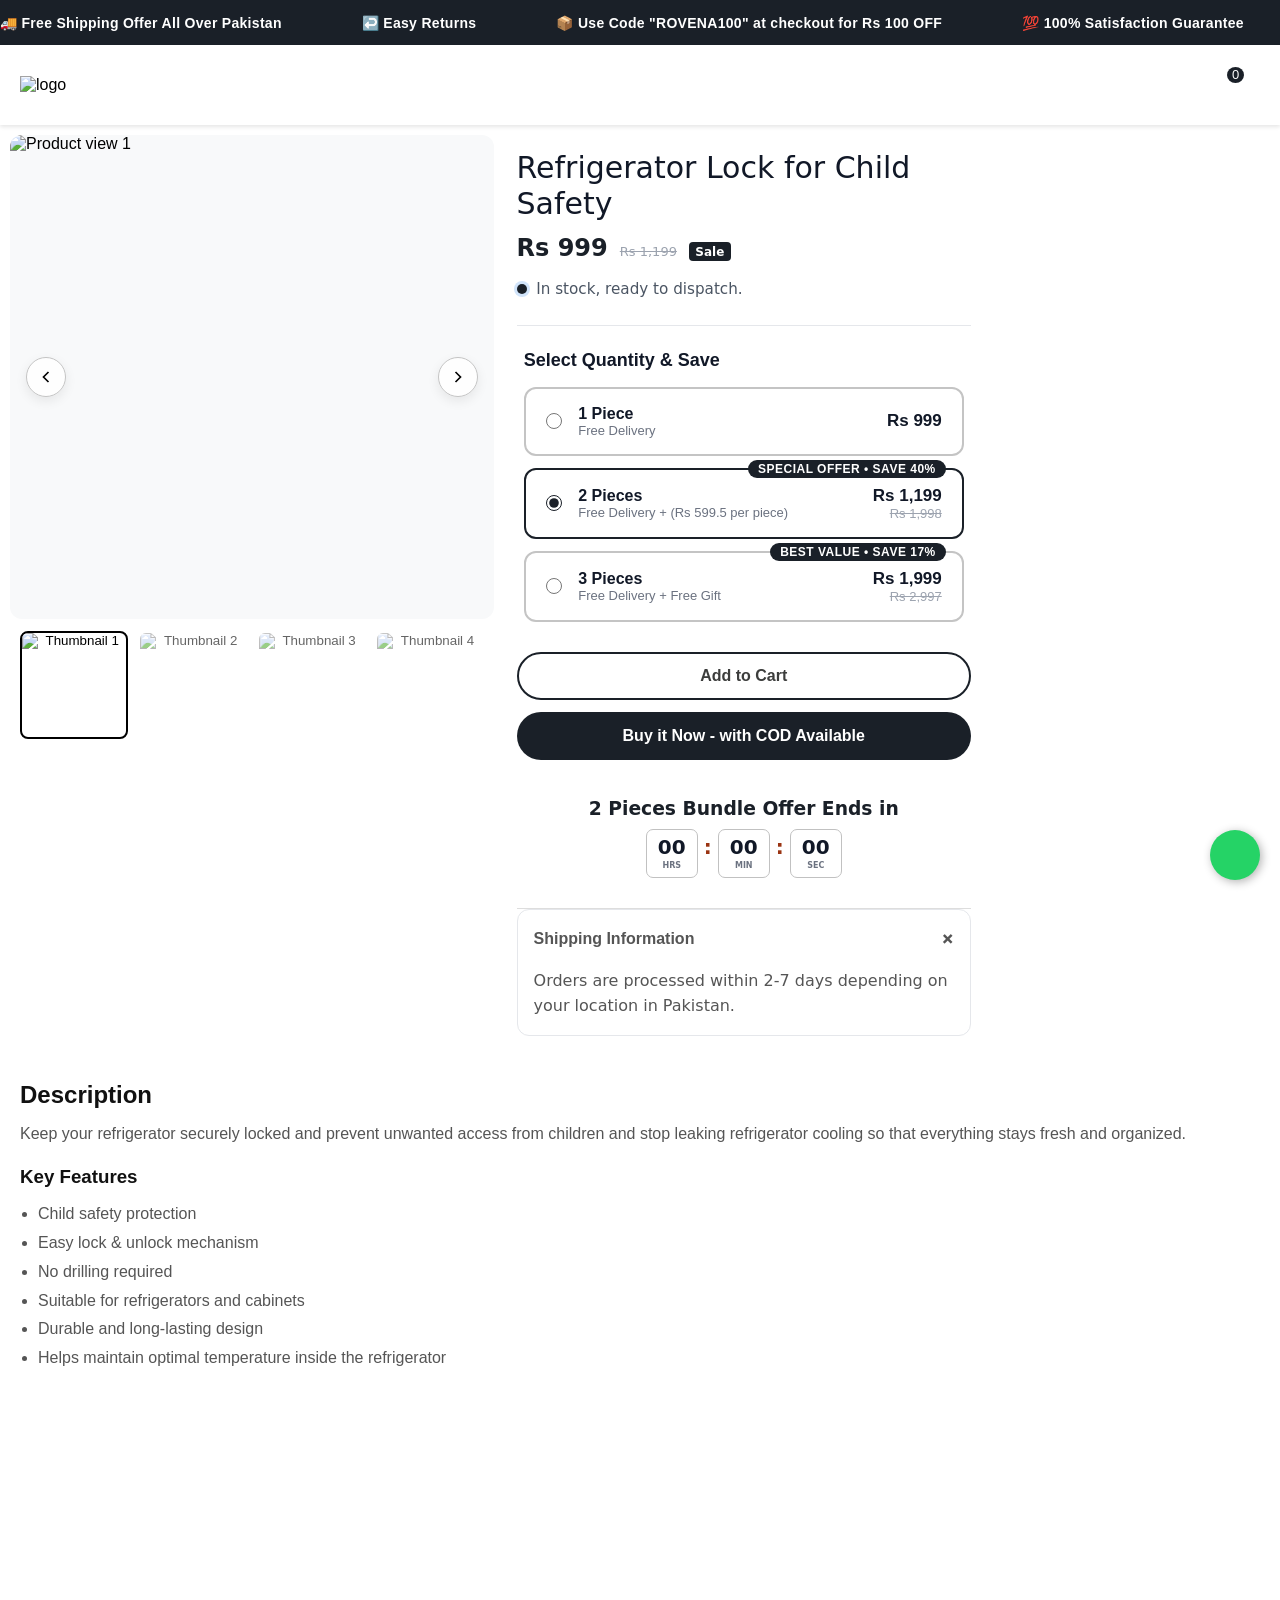
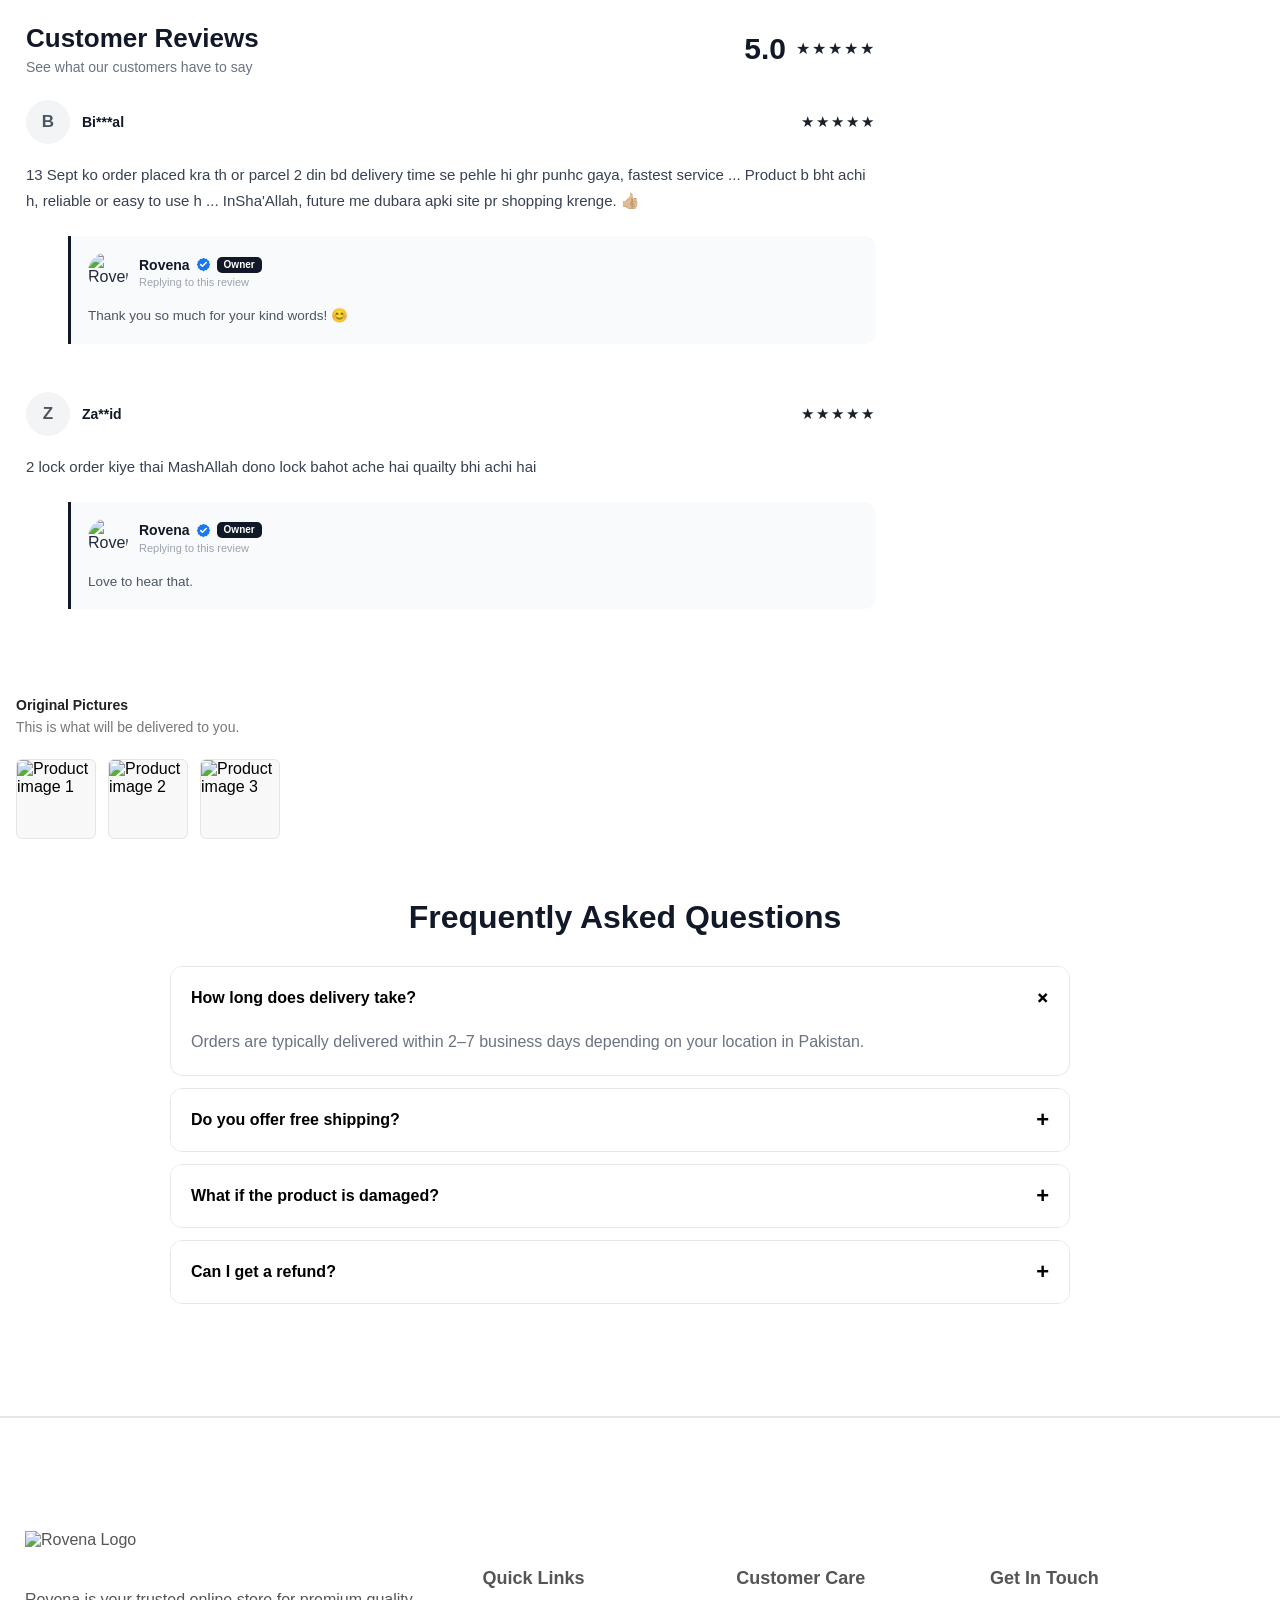
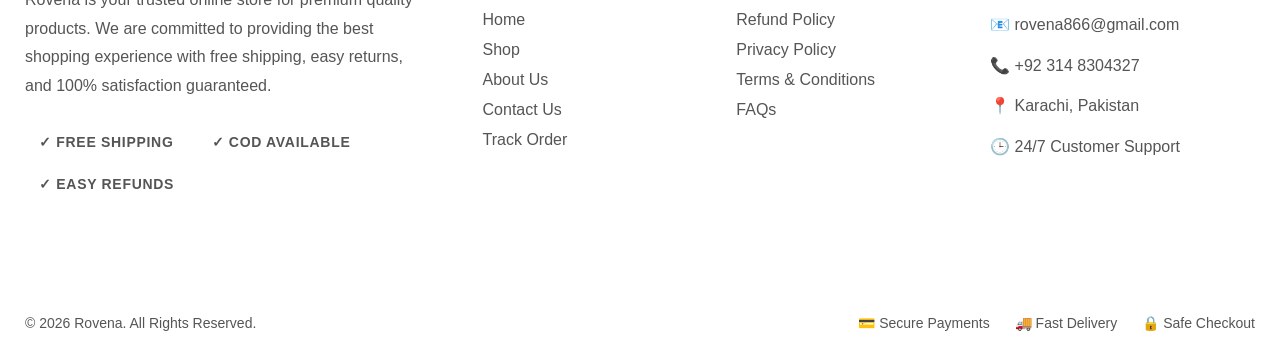
==== commit b2507edc: "Add files via upload" ====
--- a/index.html
+++ b/index.html
@@ -34,7 +34,7 @@
         fbq('track', 'ViewContent', {
             content_name: 'Fridge Lock ',
             content_type: 'product',
-            value: 1299,
+            value: 1199,
             currency: 'PKR'
         });
     </script>
@@ -100,19 +100,19 @@
                     <div class="gallery-viewport" id="galleryViewport">
                         <div class="gallery-track" id="galleryTrack">
                             <div class="gallery-slide">
-                                <img src="https://res.cloudinary.com/zigd1a1e/image/upload/v1791032525/1.webp"
+                                <img src="https://res.cloudinary.com/zigd1a1e/image/upload/v1792643133/ChatGPT_Image_Oct_22_2026_09_21_55_AM.webp"
                                     alt="Product view 1" loading="lazy">
                             </div>
                             <div class="gallery-slide">
-                                <img src="https://res.cloudinary.com/zigd1a1e/image/upload/v1791032525/2.webp"
+                                <img src="https://res.cloudinary.com/zigd1a1e/image/upload/v1792643133/ChatGPT_Image_Oct_22_2026_09_22_32_AM.webp"
                                     alt="Product view 2" loading="lazy">
                             </div>
                             <div class="gallery-slide">
-                                <img src="https://res.cloudinary.com/zigd1a1e/image/upload/v1791032525/3.webp"
+                                <img src="https://res.cloudinary.com/zigd1a1e/image/upload/v1792643134/ChatGPT_Image_Oct_22_2026_09_22_59_AM.webp"
                                     alt="Product view 3" loading="lazy">
                             </div>
                             <div class="gallery-slide">
-                                <img src="https://res.cloudinary.com/zigd1a1e/image/upload/v1791032525/4.webp"
+                                <img src="https://res.cloudinary.com/zigd1a1e/image/upload/v1792643134/ChatGPT_Image_Oct_22_2026_09_23_21_AM.webp"
                                     alt="Product view 4" loading="lazy">
                             </div>
                         </div>
@@ -129,19 +129,19 @@
                 <!-- Thumbnails -->
                 <div class="gallery-thumbnails" id="galleryThumbnails">
                     <button class="thumbnail-btn active" data-index="0" aria-label="View image 1">
-                        <img src="https://res.cloudinary.com/zigd1a1e/image/upload/v1791032525/1.webp"
+                        <img src="https://res.cloudinary.com/zigd1a1e/image/upload/v1792643133/ChatGPT_Image_Oct_22_2026_09_21_55_AM.webp"
                             alt="Thumbnail 1">
                     </button>
                     <button class="thumbnail-btn" data-index="1" aria-label="View image 2">
-                        <img src="https://res.cloudinary.com/zigd1a1e/image/upload/v1791032525/2.webp"
+                        <img src="https://res.cloudinary.com/zigd1a1e/image/upload/v1792643133/ChatGPT_Image_Oct_22_2026_09_22_32_AM.webp"
                             alt="Thumbnail 2">
                     </button>
                     <button class="thumbnail-btn" data-index="2" aria-label="View image 3">
-                        <img src="https://res.cloudinary.com/zigd1a1e/image/upload/v1791032525/3.webp"
+                        <img src="https://res.cloudinary.com/zigd1a1e/image/upload/v1792643134/ChatGPT_Image_Oct_22_2026_09_22_59_AM.webp"
                             alt="Thumbnail 3">
                     </button>
                     <button class="thumbnail-btn" data-index="3" aria-label="View image 4">
-                        <img src="https://res.cloudinary.com/zigd1a1e/image/upload/v1791032525/4.webp"
+                        <img src="https://res.cloudinary.com/zigd1a1e/image/upload/v1792643134/ChatGPT_Image_Oct_22_2026_09_23_21_AM.webp"
                             alt="Thumbnail 4">
                     </button>
                 </div>
@@ -156,7 +156,7 @@
                 <h1 class="product-title">Refrigerator Lock for Child Safety</h1>
 
                 <div class="product-pricing">
-                    <span class="current-price">Rs 799</span>
+                    <span class="current-price">Rs 999</span>
                     <span class="original-price">Rs 1,199</span>
                     <span class="discount-badge">Sale</span>
                 </div>
@@ -172,29 +172,29 @@
                     <h2 class="bundle-title">Select Quantity & Save</h2>
 
                     <div class="bundle-options">
-                        <label class="bundle-card" data-quantity="1" data-price="799">
+                        <label class="bundle-card" data-quantity="1" data-price="999">
                             <input type="radio" name="bundle_option" value="1" class="bundle-radio">
                             <div class="bundle-content">
                                 <div class="bundle-info">
                                     <span class="bundle-qty">1 Piece</span>
-                                    <span class="bundle-desc">Standard Pack</span>
+                                    <span class="bundle-desc">Free Delivery</span>
                                 </div>
                                 <div class="bundle-pricing">
-                                    <span class="price">Rs 799</span>
+                                    <span class="price">Rs 999</span>
                                 </div>
                             </div>
                         </label>
 
-                        <label class="bundle-card popular active" data-quantity="2" data-price="1299">
-                            <span class="badgee">Recommended • Save 12%</span>
+                        <label class="bundle-card popular active" data-quantity="2" data-price="1199">
+                            <span class="badgee">Special Offer • Save 40%</span>
                             <input type="radio" name="bundle_option" value="2" class="bundle-radio" checked>
                             <div class="bundle-content">
                                 <div class="bundle-info">
                                     <span class="bundle-qty">2 Pieces</span>
-                                    <span class="bundle-desc">Free Delivery</span>
+                                    <span class="bundle-desc">Free Delivery + (Rs 599.5 per piece) </span>
                                 </div>
                                 <div class="bundle-pricing">
-                                    <span class="price">Rs 1,299</span>
+                                    <span class="price">Rs 1,199</span>
                                     <span class="original-price">Rs 1,998</span>
                                 </div>
                             </div>
@@ -375,7 +375,7 @@
                         Available</button>
                 </div>
                 <div class="delivery-countdown">
-                    <h3 class="countdown-title">Free Delivery Ends in</h3>
+                    <h3 class="countdown-title">2 Pieces Bundle Offer Ends in</h3>
 
                     <div class="countdown-timer">
                         <div class="time-box">
@@ -434,6 +434,7 @@
         <li>Helps maintain optimal temperature inside the refrigerator</li>
     </ul>
 </section>
+
 <div id="video-section">
 <video src="https://res.cloudinary.com/zigd1a1e/video/upload/v1790937101/demo-video.mp4" loop autoplay muted></video>
 </div>
@@ -1207,10 +1208,10 @@
                 <!-- Cart Item 1 -->
                 <p id="cart-message" style="display: none; text-align: center; color: #666;">Your Cart is Empty</p>
                 <div class="cart-item">
-                    <img src="https://res.cloudinary.com/zigd1a1e/image/upload/v1790937803/p-1.webp" alt="Product Image">
+                    <img src="https://res.cloudinary.com/zigd1a1e/image/upload/v1792643133/ChatGPT_Image_Oct_22_2026_09_21_55_AM.webp" alt="Product Image">
                     <div class="cart-item-details">
                         <h4>Refrigerator Lock for Child Safety</h4>
-                        <p class="cart-item-price">Rs 799</p>
+                        <p class="cart-item-price">Rs 999</p>
                         <p class="cart-item-price" id="cart-item-qty">Qty: 1</p>
                     </div>
                     <button class="cart-item-remove" onclick="removeCartItem(this)">&times;</button>
@@ -1220,7 +1221,7 @@
             <div class="cart-footer">
                 <div class="cart-total">
                     <span>Subtotal:</span>
-                    <span class="total-price">Rs 799</span>
+                    <span class="total-price">Rs 999</span>
                 </div>
                 <button class="checkout-btn" onclick="window.location.href='checkout.html'">Proceed to Checkout</button>
             </div>
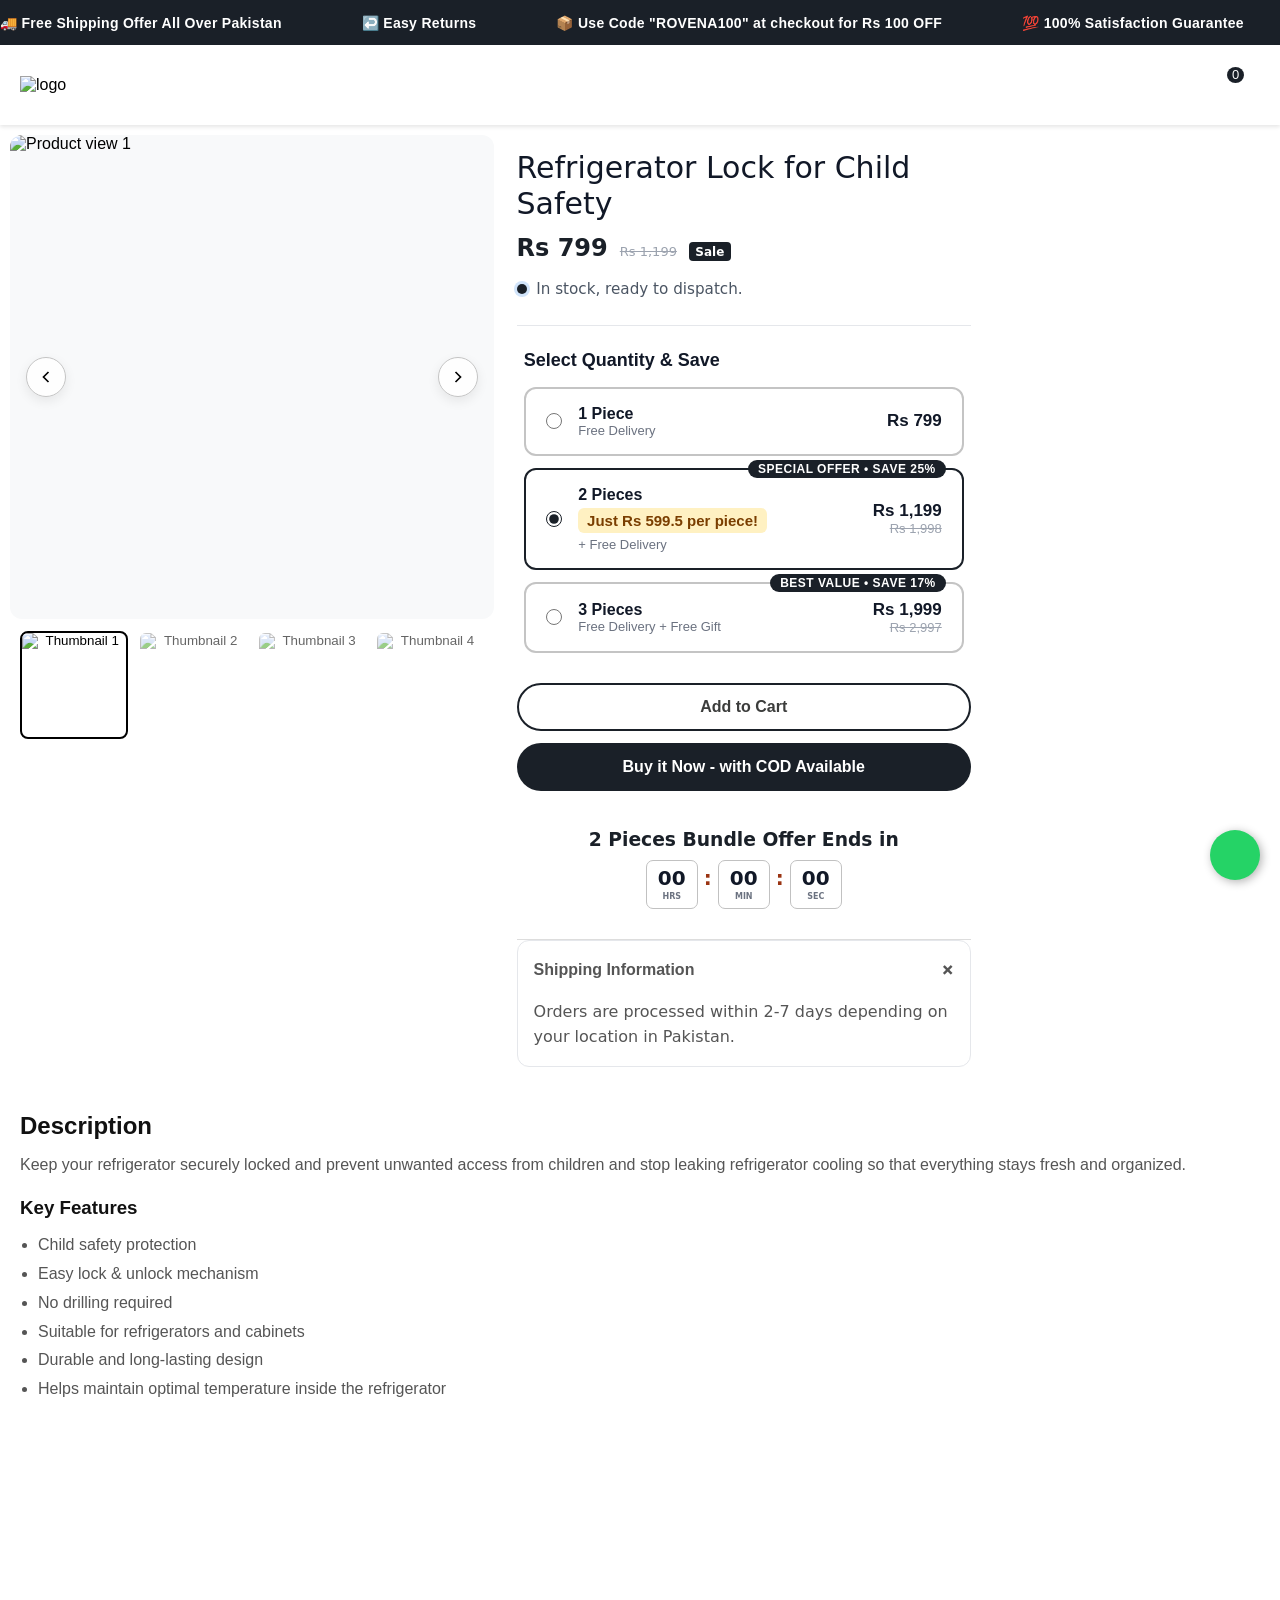
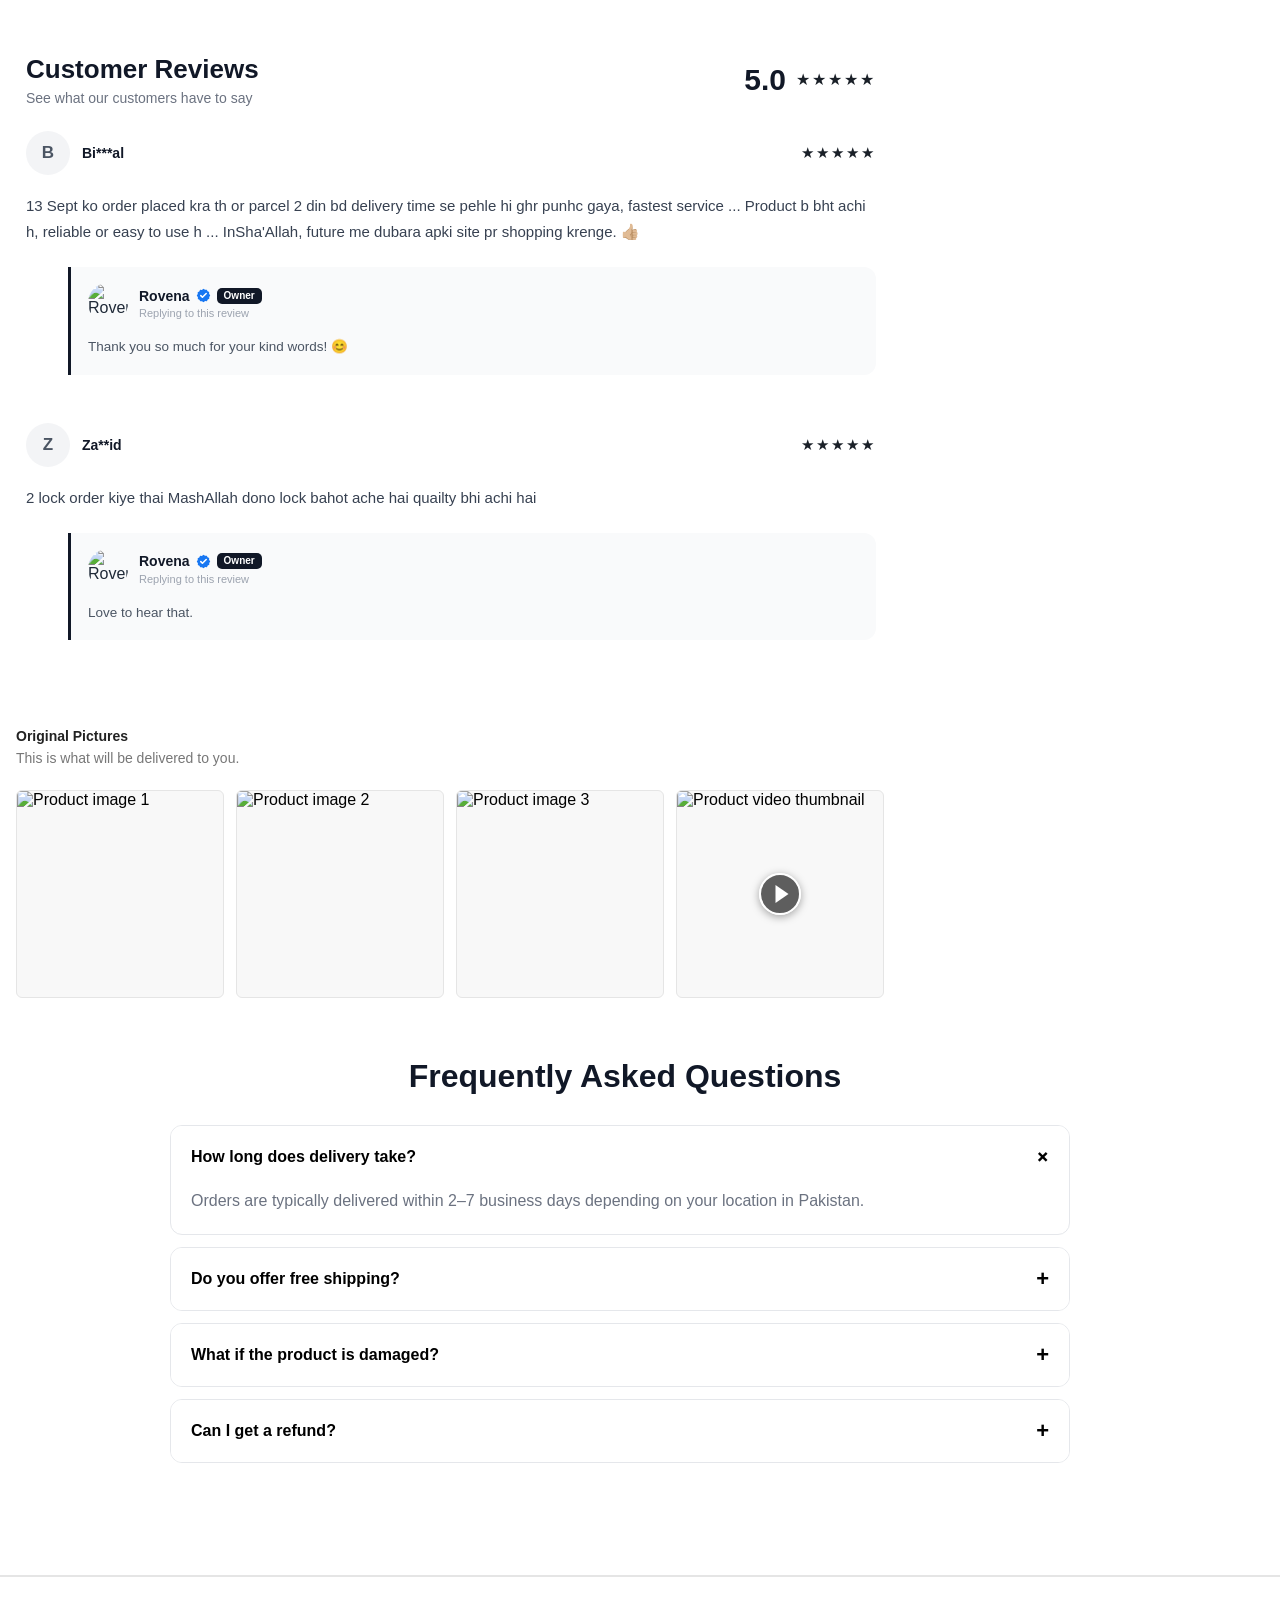
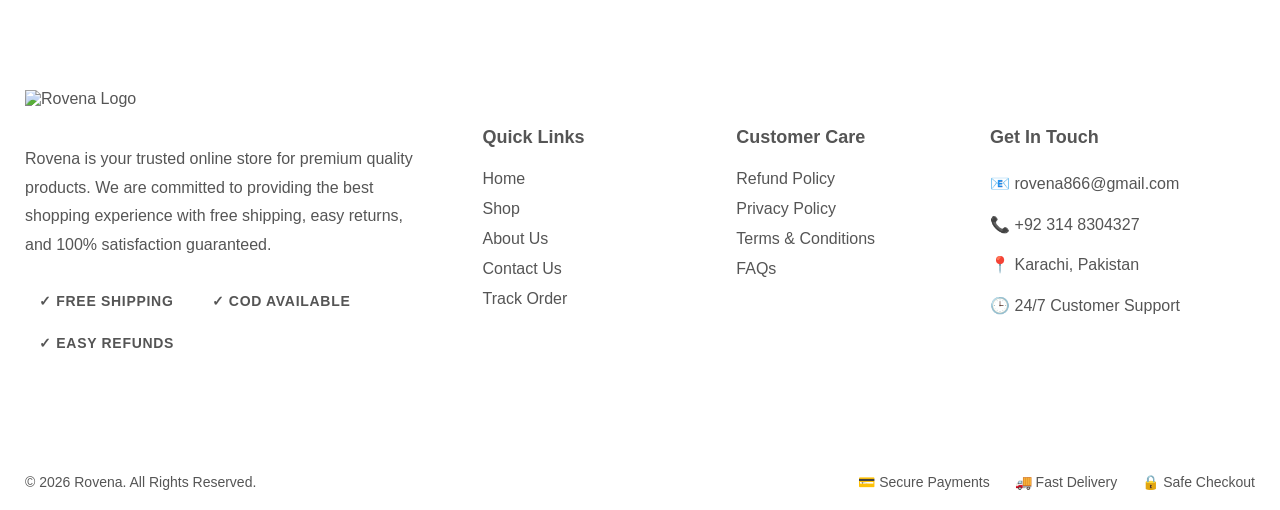
==== commit cb772614: "Add files via upload" ====
--- a/index.html
+++ b/index.html
@@ -156,7 +156,7 @@
                 <h1 class="product-title">Refrigerator Lock for Child Safety</h1>
 
                 <div class="product-pricing">
-                    <span class="current-price">Rs 999</span>
+                    <span class="current-price">Rs 799</span>
                     <span class="original-price">Rs 1,199</span>
                     <span class="discount-badge">Sale</span>
                 </div>
@@ -172,7 +172,7 @@
                     <h2 class="bundle-title">Select Quantity & Save</h2>
 
                     <div class="bundle-options">
-                        <label class="bundle-card" data-quantity="1" data-price="999">
+                        <label class="bundle-card" data-quantity="1" data-price="799">
                             <input type="radio" name="bundle_option" value="1" class="bundle-radio">
                             <div class="bundle-content">
                                 <div class="bundle-info">
@@ -180,18 +180,19 @@
                                     <span class="bundle-desc">Free Delivery</span>
                                 </div>
                                 <div class="bundle-pricing">
-                                    <span class="price">Rs 999</span>
+                                    <span class="price">Rs 799</span>
                                 </div>
                             </div>
                         </label>
 
                         <label class="bundle-card popular active" data-quantity="2" data-price="1199">
-                            <span class="badgee">Special Offer • Save 40%</span>
+                            <span class="badgee">Special Offer • Save 25%</span>
                             <input type="radio" name="bundle_option" value="2" class="bundle-radio" checked>
                             <div class="bundle-content">
                                 <div class="bundle-info">
                                     <span class="bundle-qty">2 Pieces</span>
-                                    <span class="bundle-desc">Free Delivery + (Rs 599.5 per piece) </span>
+                                    <span class="bundle-unit-price">Just Rs 599.5 per piece!</span>
+                                    <span class="bundle-desc">+ Free Delivery</span>
                                 </div>
                                 <div class="bundle-pricing">
                                     <span class="price">Rs 1,199</span>
@@ -320,6 +321,18 @@
                         color: #6b7280;
                     }
 
+                    .bundle-unit-price {
+                        display: inline-block;
+                        width: fit-content;
+                        margin: 0.25rem 0;
+                        padding: 0.25rem 0.55rem;
+                        border-radius: 6px;
+                        background-color: #fff1c2;
+                        color: #7a3e00;
+                        font-size: 0.9375rem;
+                        font-weight: 800;
+                    }
+
                     .bundle-pricing {
                         display: flex;
                         flex-direction: column;
@@ -830,14 +843,15 @@
 <div class="image-viewer" id="imageViewer">
   <button class="viewer-close" id="viewerClose" aria-label="Close">&times;</button>
 
-  <button class="viewer-prev" id="viewerPrev" aria-label="Previous image">&#10094;</button>
+  <button class="viewer-prev" id="viewerPrev" aria-label="Previous media">&#10094;</button>
 
   <div class="viewer-image-wrap">
     <img id="viewerImage" src="" alt="Product image">
+    <video id="viewerVideo" controls autoplay playsinline></video>
     <span class="viewer-counter" id="viewerCounter"></span>
   </div>
 
-  <button class="viewer-next" id="viewerNext" aria-label="Next image">&#10095;</button>
+  <button class="viewer-next" id="viewerNext" aria-label="Next media">&#10095;</button>
 </div>
 
 
@@ -872,8 +886,8 @@
   }
 
   .gallery-grid {
-    display:flex;
-    flex-wrap: wrap;
+    display: grid;
+    grid-template-columns: repeat(4, minmax(0, 1fr));
     gap: 12px;
   }
 
@@ -885,7 +899,7 @@
     border-radius: 6px;
     background: #f8f8f8;
     cursor: pointer;
-    width: 80px;
+    min-width: 0;
   }
 
   .gallery-item img {
@@ -898,6 +912,38 @@
 
   .gallery-item:hover img {
     transform: scale(1.03);
+  }
+
+  .gallery-item:focus-visible {
+    outline: 3px solid #1a2028;
+    outline-offset: 3px;
+  }
+
+  .video-play-icon {
+    position: absolute;
+    top: 50%;
+    left: 50%;
+    width: 42px;
+    height: 42px;
+    border: 2px solid #fff;
+    border-radius: 50%;
+    background: rgba(0, 0, 0, 0.62);
+    box-shadow: 0 2px 8px rgba(0, 0, 0, 0.35);
+    transform: translate(-50%, -50%);
+    pointer-events: none;
+  }
+
+  .video-play-icon::after {
+    position: absolute;
+    top: 50%;
+    left: 54%;
+    width: 0;
+    height: 0;
+    border-top: 9px solid transparent;
+    border-bottom: 9px solid transparent;
+    border-left: 13px solid #fff;
+    content: "";
+    transform: translate(-50%, -50%);
   }
 
 
@@ -928,7 +974,8 @@
     justify-content: center;
   }
 
-  #viewerImage {
+  #viewerImage,
+  #viewerVideo {
     display: block;
     max-width: 90vw;
     max-height: 85vh;
@@ -936,6 +983,10 @@
     height: auto;
     object-fit: contain;
     border-radius: 4px;
+  }
+
+  #viewerVideo {
+    display: none;
   }
 
   .viewer-close,
@@ -1043,7 +1094,8 @@
       font-size: 27px;
     }
 
-    #viewerImage {
+    #viewerImage,
+    #viewerVideo {
       max-width: 88vw;
       max-height: 78vh;
     }
@@ -1052,12 +1104,26 @@
 
 
 <script>
-  /* ---------- PRODUCT IMAGES ---------- */
-
-  const images = [
-    "https://res.cloudinary.com/zigd1a1e/image/upload/v1790944999/WhatsApp_Image_2026-10-02_at_5.38.53_PM_2.webp",
-    "https://res.cloudinary.com/zigd1a1e/image/upload/v1790944999/WhatsApp_Image_2026-10-02_at_5.38.53_PM_1.webp",
-    "https://res.cloudinary.com/zigd1a1e/image/upload/v1790944999/WhatsApp_Image_2026-10-02_at_5.38.53_PM.webp",
+  /* ---------- PRODUCT MEDIA ---------- */
+
+  const media = [
+    {
+      type: "image",
+      src: "https://res.cloudinary.com/zigd1a1e/image/upload/v1790944999/WhatsApp_Image_2026-10-02_at_5.38.53_PM_2.webp"
+    },
+    {
+      type: "image",
+      src: "https://res.cloudinary.com/zigd1a1e/image/upload/v1790944999/WhatsApp_Image_2026-10-02_at_5.38.53_PM_1.webp"
+    },
+    {
+      type: "image",
+      src: "https://res.cloudinary.com/zigd1a1e/image/upload/v1790944999/WhatsApp_Image_2026-10-02_at_5.38.53_PM.webp"
+    },
+    {
+      type: "video",
+      src: "https://res.cloudinary.com/zigd1a1e/video/upload/v1792924228/WhatsApp_Video_2026-10-25_at_3.16.59_PM.mp4",
+      thumbnail: "https://res.cloudinary.com/zigd1a1e/image/upload/v1790944999/WhatsApp_Image_2026-10-02_at_5.38.53_PM.webp"
+    }
   ];
 
 
@@ -1066,27 +1132,44 @@
   const galleryGrid = document.getElementById("galleryGrid");
   const imageViewer = document.getElementById("imageViewer");
   const viewerImage = document.getElementById("viewerImage");
+  const viewerVideo = document.getElementById("viewerVideo");
   const viewerCounter = document.getElementById("viewerCounter");
 
-  let currentImage = 0;
-
-
-  images.forEach((image, index) => {
+  let currentMedia = 0;
+
+
+  media.forEach((entry, index) => {
 
     const item = document.createElement("div");
-    item.className = "gallery-item";
+    item.className = "gallery-item" + (entry.type === "video" ? " video-item" : "");
+    item.setAttribute("role", "button");
+    item.setAttribute("tabindex", "0");
+    item.setAttribute("aria-label", entry.type === "video" ? "Play product video" : "View product image " + (index + 1));
 
     const img = document.createElement("img");
 
-    img.src = image;
-    img.alt = "Product image " + (index + 1);
+    img.src = entry.type === "video" ? entry.thumbnail : entry.src;
+    img.alt = entry.type === "video" ? "Product video thumbnail" : "Product image " + (index + 1);
     img.loading = "lazy";
 
     item.appendChild(img);
+    if (entry.type === "video") {
+      const playIcon = document.createElement("span");
+      playIcon.className = "video-play-icon";
+      playIcon.setAttribute("aria-hidden", "true");
+      item.appendChild(playIcon);
+    }
     galleryGrid.appendChild(item);
 
-    item.addEventListener("click", () => {
+    const activateItem = () => {
       openViewer(index);
+    };
+    item.addEventListener("click", activateItem);
+    item.addEventListener("keydown", event => {
+      if (event.key === "Enter" || event.key === " ") {
+        event.preventDefault();
+        activateItem();
+      }
     });
 
   });
@@ -1095,11 +1178,8 @@
   /* ---------- OPEN VIEWER ---------- */
 
   function openViewer(index) {
-    currentImage = index;
-
-    viewerImage.src = images[currentImage];
-    viewerCounter.textContent =
-      (currentImage + 1) + " / " + images.length;
+    currentMedia = index;
+    updateViewer();
 
     imageViewer.classList.add("active");
 
@@ -1111,30 +1191,31 @@
 
   function closeViewer() {
     imageViewer.classList.remove("active");
+    viewerVideo.pause();
+    viewerVideo.removeAttribute("src");
+    viewerVideo.load();
     document.body.style.overflow = "";
   }
 
 
-  /* ---------- NEXT IMAGE ---------- */
+  /* ---------- NEXT MEDIA ---------- */
 
   function nextImage() {
-    currentImage++;
-
-    if (currentImage >= images.length) {
-      currentImage = 0;
+    currentMedia++;
+    if (currentMedia >= media.length) {
+      currentMedia = 0;
     }
 
     updateViewer();
   }
 
 
-  /* ---------- PREVIOUS IMAGE ---------- */
+  /* ---------- PREVIOUS MEDIA ---------- */
 
   function previousImage() {
-    currentImage--;
-
-    if (currentImage < 0) {
-      currentImage = images.length - 1;
+    currentMedia--;
+    if (currentMedia < 0) {
+      currentMedia = media.length - 1;
     }
 
     updateViewer();
@@ -1142,10 +1223,26 @@
 
 
   function updateViewer() {
-    viewerImage.src = images[currentImage];
-
-    viewerCounter.textContent =
-      (currentImage + 1) + " / " + images.length;
+    const entry = media[currentMedia];
+    viewerVideo.pause();
+    viewerVideo.removeAttribute("src");
+    viewerVideo.load();
+
+    if (entry.type === "video") {
+      viewerImage.style.display = "none";
+      viewerVideo.src = entry.src;
+      viewerVideo.style.display = "block";
+      viewerVideo.load();
+      viewerVideo.play().catch(() => {
+        viewerCounter.textContent = "Tap play to start · " + (currentMedia + 1) + " / " + media.length;
+      });
+    } else {
+      viewerVideo.style.display = "none";
+      viewerImage.src = entry.src;
+      viewerImage.style.display = "block";
+    }
+
+    viewerCounter.textContent = (currentMedia + 1) + " / " + media.length;
   }
 
 
@@ -1211,7 +1308,7 @@
                     <img src="https://res.cloudinary.com/zigd1a1e/image/upload/v1792643133/ChatGPT_Image_Oct_22_2026_09_21_55_AM.webp" alt="Product Image">
                     <div class="cart-item-details">
                         <h4>Refrigerator Lock for Child Safety</h4>
-                        <p class="cart-item-price">Rs 999</p>
+                        <p class="cart-item-price">Rs 799</p>
                         <p class="cart-item-price" id="cart-item-qty">Qty: 1</p>
                     </div>
                     <button class="cart-item-remove" onclick="removeCartItem(this)">&times;</button>
@@ -1221,7 +1318,7 @@
             <div class="cart-footer">
                 <div class="cart-total">
                     <span>Subtotal:</span>
-                    <span class="total-price">Rs 999</span>
+                    <span class="total-price">Rs 799</span>
                 </div>
                 <button class="checkout-btn" onclick="window.location.href='checkout.html'">Proceed to Checkout</button>
             </div>
@@ -1386,7 +1483,14 @@
             </div>
         </footer>
     </div>
-    <script src="script.js"></script>
+        <div class="mobile-buy-bar" aria-label="Quick checkout">
+            <div class="mobile-buy-summary" aria-live="polite">
+                <span class="mobile-buy-quantity" id="mobileBuyQuantity">2 Pieces</span>
+                <span class="mobile-buy-price" id="mobileBuyPrice">Rs 1,199</span>
+            </div>
+            <a class="mobile-buy-button" href="checkout.html">Buy now</a>
+        </div>
+        <script src="script.js"></script>
     <script type="module">
         import { doc, getDoc } from "./firebase.js";
         import { db } from "./firebase.js";
--- a/style.css
+++ b/style.css
@@ -459,6 +459,72 @@
 .btn-add-to-cart:active,
 .btn-buy-now:active {
   transform: scale(0.99);
+}
+
+.mobile-buy-bar {
+  display: none;
+}
+
+@media (max-width: 768px) {
+  body {
+    padding-bottom: calc(76px + env(safe-area-inset-bottom));
+  }
+
+  .mobile-buy-bar {
+    position: fixed;
+    right: 0;
+    bottom: 0;
+    left: 0;
+    z-index: 1000;
+    display: flex;
+    align-items: center;
+    justify-content: space-between;
+    gap: 12px;
+    padding: 10px 14px calc(10px + env(safe-area-inset-bottom));
+    border-top: 1px solid #e5e7eb;
+    background: #fff;
+    box-shadow: 0 -4px 16px rgba(0, 0, 0, 0.12);
+  }
+
+  .mobile-buy-summary {
+    display: flex;
+    min-width: 0;
+    flex-direction: column;
+    gap: 2px;
+  }
+
+  .mobile-buy-quantity {
+    color: #4b5563;
+    font-size: 0.8rem;
+    font-weight: 500;
+  }
+
+  .mobile-buy-price {
+    color: #111827;
+    font-size: 1rem;
+    font-weight: 700;
+    white-space: nowrap;
+  }
+
+  .mobile-buy-button {
+    display: inline-flex;
+    min-height: 46px;
+    align-items: center;
+    justify-content: center;
+    padding: 0 24px;
+    border-radius: 24px;
+    background: #1a2028;
+    color: #fff;
+    font-size: 1rem;
+    font-weight: 700;
+    text-decoration: none;
+    white-space: nowrap;
+  }
+
+  .mobile-buy-button:focus-visible {
+    outline: 3px solid #4cb050;
+    outline-offset: 3px;
+  }
 }
 
 #message {
